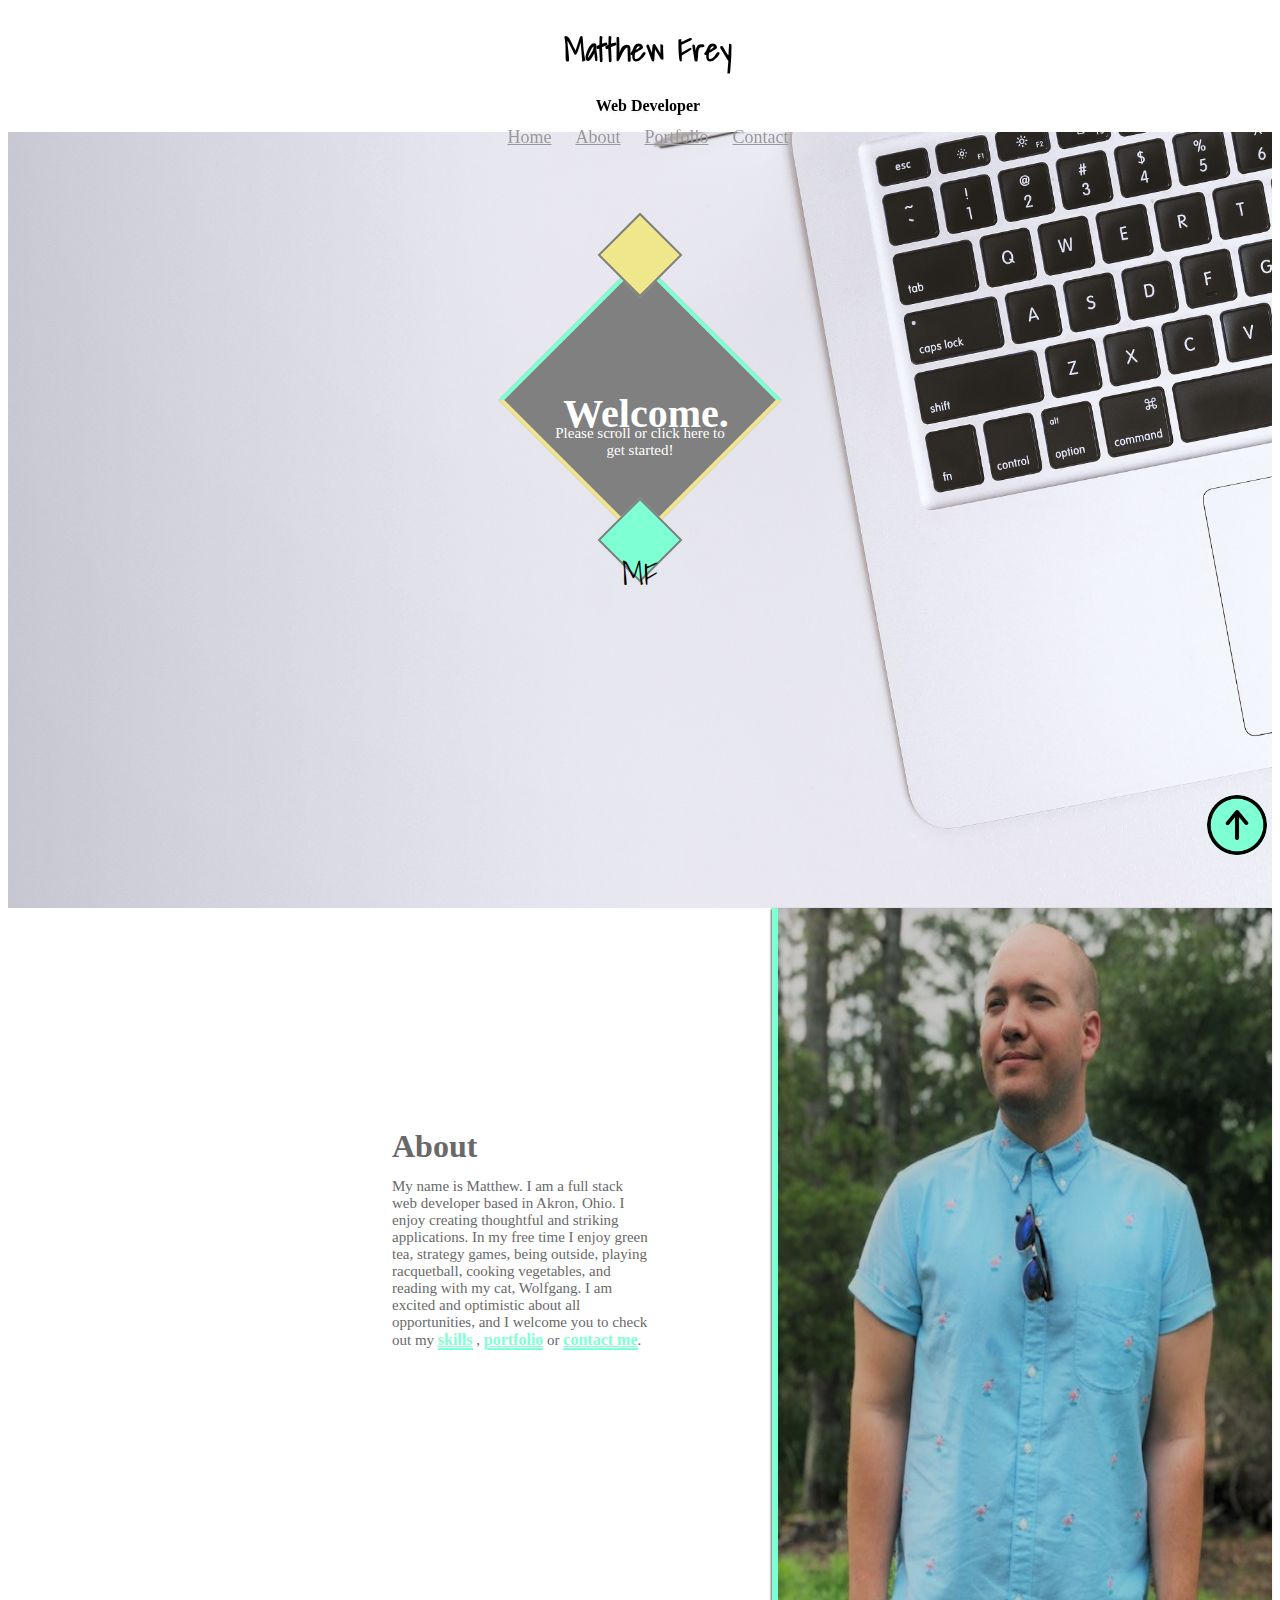
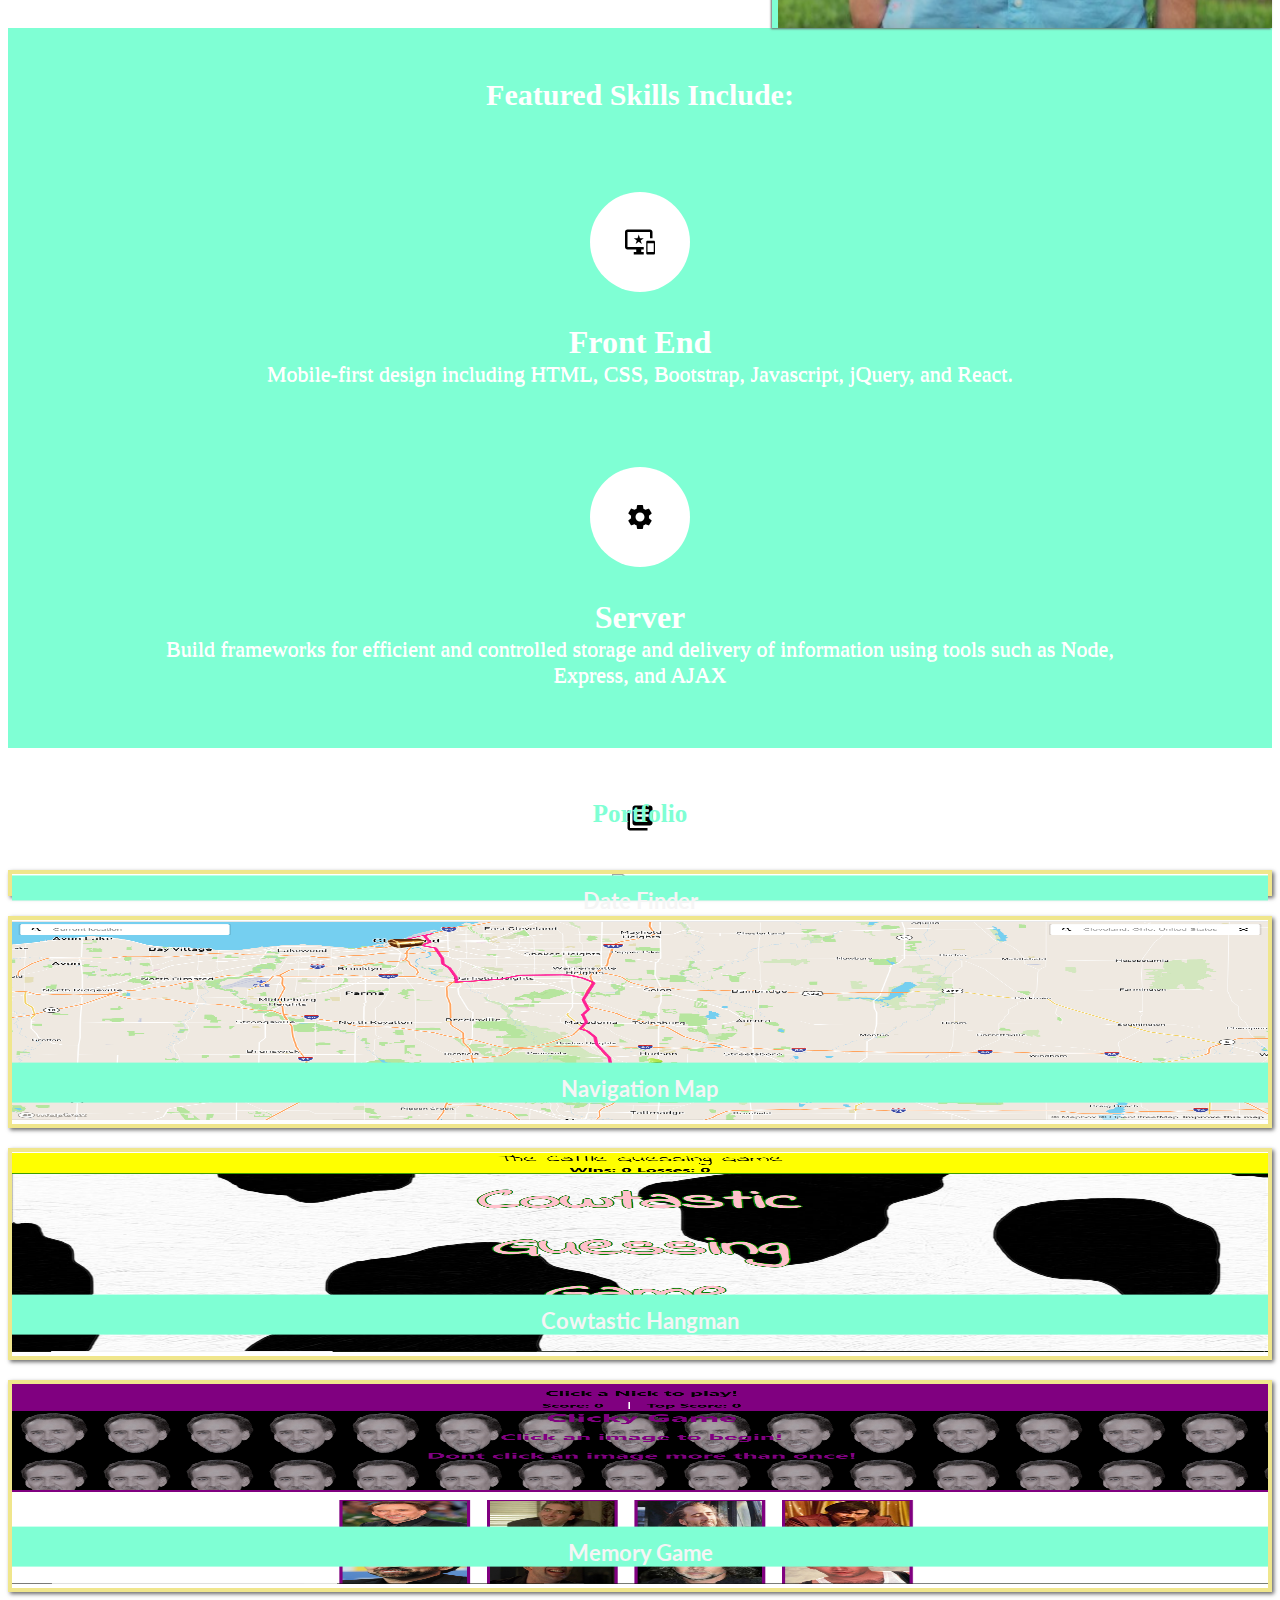
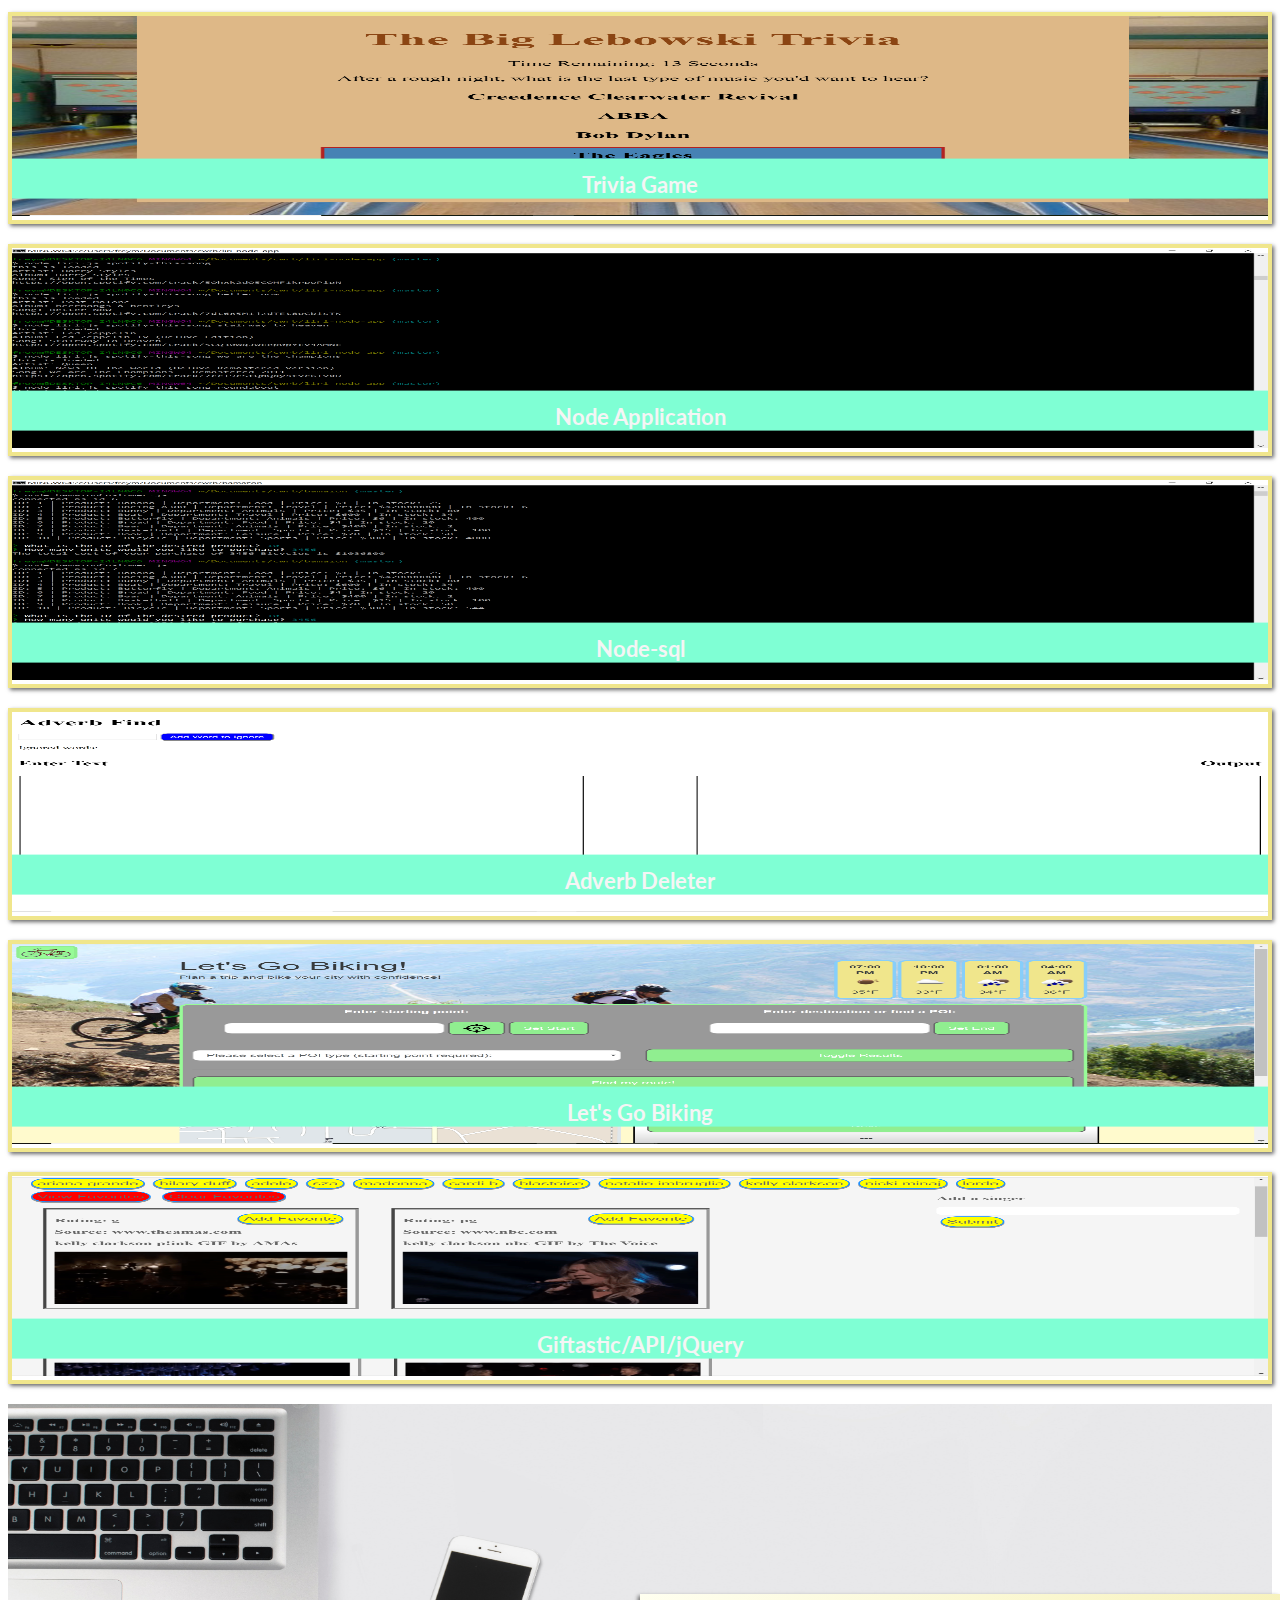
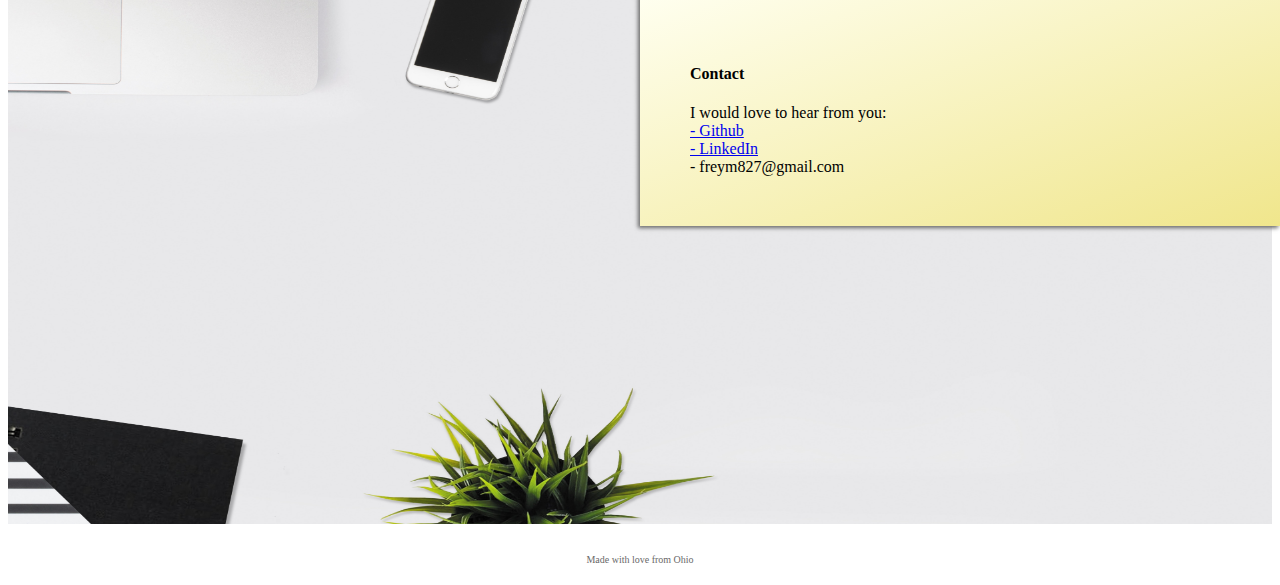
==== index.html @ 8b40df14 "stuff" ====
<!DOCTYPE html>
<html lang="en">
<head>
    <meta charset="UTF-8">
    <meta name="viewport" content="width=device-width, initial-scale=1.0">
    <meta http-equiv="X-UA-Compatible" content="ie=edge">
    <link href="https://fonts.googleapis.com/css?family=Lato|Shadows+Into+Light" rel="stylesheet">
    <link rel="stylesheet" href="https://stackpath.bootstrapcdn.com/bootstrap/4.1.3/css/bootstrap.min.css" integrity="sha384-MCw98/SFnGE8fJT3GXwEOngsV7Zt27NXFoaoApmYm81iuXoPkFOJwJ8ERdknLPMO" crossorigin="anonymous">
    <link rel="stylesheet" href="assets/style.css">
    <title>Matthew Frey</title>
</head>
<body>
  <a id='Index'></a>
  <div class="wrapperindex">
    <div class="header">
      <h1 class="name">Matthew Frey</h1>
      <p class="uhtxt">Web Developer</p>
      <a class="pagelinks" href="#Index">Home</a>
      <a class="pagelinks" href="#About">About</a>
      <a class="pagelinks" href="#Portfolio">Portfolio</a>
      <a class="pagelinks" href="#Contact">Contact</a>
    </div>
    <a href="#About"><div class="logobox">
      <div class="blackbox"></div>
      <p class="welcome">Welcome.</p>
      <p class="time">Please scroll or click here to get started!</p>
      <div class="yellowbox"></div>
      <div class="tealbox"></div>
      <p class="initials">MF</p>
    </div></a>
  </div>
  <a id='About'></a>
  <div class="wrapperabout" id="About">
      <img src="assets/images/cropselfie.jpg" class="selfie" alt="matthew">
      <p class="aboutlbl">About</p>
      <p class="abouttext">
        My name is Matthew. I am a full stack web developer based in Akron, Ohio.
        I enjoy creating thoughtful and striking applications. In my free time I enjoy green tea, strategy games,
        being outside, playing racquetball, cooking vegetables, and reading with my cat, Wolfgang. I am excited and 
        optimistic about all opportunities, and I welcome you to check out my <a class="alink" href="#Skills">skills</a>
        ,    <a class="alink" href="#Portfolio">portfolio</a> or <a class="alink" href="#Contact">contact me</a>.
      </p>
      <a href="#Index"><img class="upbtn" src="assets/images/upbtn.png"></a>
  </div>
  <a id='Skills'></a>
  <div class="topskills">
    <p class="skillshead">Featured Skills Include:</p>
    <div class="container">
      <div class="row">
        <div class="col-sm-12 col-lg-4">
          <div class="circle">
            <img class="skillimg" src="assets/images/frontend.svg" alt="comp">
          </div>
          <p class="skilllbl">Front End</p>
          <p class="skill">Mobile-first design including HTML, CSS, Bootstrap, Javascript, jQuery, and React.</p>
        </div>
        <div class="col-sm-12 col-lg-4">
          <div class="circle">
            <img class="skillimg" src="assets/images/server.svg" alt="comp">
          </div>
          <p class="skilllbl">Server</p>
          <p class="skill">Build frameworks for efficient and controlled storage and delivery of information using tools such as Node, Express, and AJAX</p>
        </div>
        <div class="col-sm-12 col-lg-4">
          <div class="circle">
            <img class="skillimg" src="assets/images/database.svg" alt="comp">
          </div>
          <p class="skilllbl">Database</p>
          <p class="skill">Store, retrieve, and manage specialized data from databases, build dynamic websites, use tools such as MySQL and Mongo</p>
        </div>
      </div>
    </div>
  </div>
  <a id='Portfolio'></a>
  <div class="wrapperportfolio" id="Portfolio">
      <h5 class="porthead">Portfolio</h5>
      <div class="container">
          <div class="row">
            <div class="col-sm-12 col-md-6 col-xl-4">
              <div class="lnkbox">
                    <a href = "https://young-plains-14402.herokuapp.com/" class = "ap">Date Finder</a>
                <img src="assets/images/friendapp.png" alt="dating" class = "imgp">
              </div>
            </div>
            <div class="col-sm-12 col-md-6 col-xl-4">
              <div class="lnkbox">
                <a href = "https://freym827.github.io/mymap" class = "ap">Navigation Map</a>
                <img src="assets/images/map.png" alt="bike" class = "imgp">
              </div>
            </div>
            <div class="col-sm-12 col-md-6 col-xl-4">
              <div class="lnkbox">
                <a href = "https://freym827.github.io/CowtasticGuessingGame/" class = "ap">Cowtastic Hangman</a>
                <img src="assets/images/cowtastic.png" alt="bike" class = "imgp">
              </div>
            </div>
            <div class="col-sm-12 col-md-6 col-xl-4">
              <div class="lnkbox">
                <a href = "https://freym827.github.io/clickygame3/" class = "ap">Memory Game</a>
                <img src="assets/images/clicknicks.png" alt="nicks" class = "imgp">
              </div>
            </div>
            <div class="col-sm-12 col-md-6 col-xl-4">
              <div class="lnkbox">
                <a href = "https://freym827.github.io/TriviaGame/" class = "ap">Trivia Game</a>
                <img src="assets/images/trivia.png" alt="trivia" class = "imgp">
              </div>
            </div>
            <div class="col-sm-12 col-md-6 col-xl-4">
              <div class="lnkbox">
                <a href = "https://github.com/freym827/liri-node-app" class = "ap">Node Application</a>
                <img src="assets/images/liri.png" alt="trivia" class = "imgp">
              </div>
            </div>
            <div class="col-sm-12 col-md-6 col-xl-4">
              <div class="lnkbox">
                <a href = "https://github.com/freym827/bamazon" class = "ap">Node-sql</a>
                <img src="assets/images/bamazon.png" alt="trivia" class = "imgp">
              </div>
            </div>
            <div class="col-sm-12 col-md-6 col-xl-4">
              <div class="lnkbox">
                <a href = "https://freym827.github.io/adverbfind/" class = "ap">Adverb Deleter</a>
                <img src="assets/images/adverb.png" alt="adverb" class = "imgp">
              </div>
            </div>
            <div class="col-sm-12 col-md-6 col-xl-4">
                <div class="lnkbox">
                  <a href = "https://castelobruxo.github.io/Lets_Go_Biking/" class = "ap">Let's Go Biking</a>
                  <img src="assets/images/biking.png" alt="biking" class = "imgp">
                </div>
              </div>
            <div class="col-sm-12 col-md-6 col-xl-4">
                <div class="lnkbox">
                  <a href = "https://freym827.github.io/Giftastic/" class = "ap">Giftastic/API/jQuery</a>
                  <img src="assets/images/giftastic.png" alt="trivia" class = "imgp">
                </div>
              </div>
          </div>
      </div>
    </div>
    <a id='Contact'></a>
    <div class="wrappercontact">
      
      <div class="condiv">
        <h4 class="conhead">Contact</h4>
        <span class="context">I would love to hear from you:</span><br>
        <span class="context"><a class="conlink" href="https://github.com/freym827">- Github</a></span><br>
        <span class="context"><a class="conlink" href="https://www.linkedin.com/in/matthew-frey-b69b87168/">- LinkedIn</a></span><br>
        <span class="context">- freym827@gmail.com</span>
      </div>
    </div>
    <p class="foottxt">Made with love from Ohio</p>
</body>
</html>
---- assets/style.css ----
* {
    box-sizing: border-box;
}

:target {
    display: block;
    position: relative;
    top: -130px; 
    visibility: hidden;
}
.upbtn {
    width: 40px;
    height: 40px;
    position: fixed;
    z-index: 2;
    background-color: #7FFFD4;
    border-radius: 100px;
    bottom: 45px;
    right: 3%;
}
.header {
    position: fixed;
    top: 0;
    width: 100vw;
    padding: 2px;
    text-align: center;
    height: 132px;
    background-color: white;
    z-index: 5;
}
.name {
    font-family: 'Shadows Into Light', cursive;
} 
.uhtxt {
    font-size: 16px;
    margin: 0px;
    margin-bottom: 12px;
    font-weight: bolder;
    text-shadow: 0px 2px 2px whitesmoke; 
}
.pagelinks {
    margin: 10px;
    color: #999999;
    font-size: 18px;
}

.pagelinks:hover {
    color: black;
    text-decoration: none;
}
.wrapperindex {
    background-image: url("../assets/images/backgroundmobile.jpg");
    background-repeat: no-repeat;
    background-size: 100vw 100vh;
    height: 100vh;
}
.logobox {
    width:300px;
    height: 400px;
    position: absolute;
    left: 50%;
    top: 115px;
    -webkit-transform: translateX(-50%);
    transform: translateX(-50%);
}
.yellowbox {
    height: 60px;
    width: 60px;
    background-color: #F0E68C;
    position: absolute;
    left: 50%;
    top: 45px;
    -webkit-transform: translateX(-50%) rotate(45deg);
    transform: translateX(-50%) rotate(45deg);
    z-index: 2;
    border: 2px solid #808080;
}
.tealbox {
    height: 60px;
    width: 60px;
    background-color: #7FFFD4;
    position: absolute;
    left: 50%;
    top: 330px;
    -webkit-transform: translateX(-50%) rotate(45deg);
    transform: translateX(-50%) rotate(45deg);
    z-index: 2;
    border: 2px solid #808080;
}
.blackbox {
    width: 200px;
    height: 200px;
    background-color: #808080;
    position: absolute;
    left: 50%;
    top: 120px;
    -webkit-transform: translateX(-50%) rotate(45deg);
    transform: translateX(-50%) rotate(45deg);
    border-top: 4px solid #7FFFD4;
    border-left: 4px solid #7FFFD4;
    border-right: 4px solid #F0E68C;
    border-bottom: 4px solid #F0E68C;
    animation-name: intro;
    animation-duration: 5s;
}
.initials {
    font-family: 'Shadows Into Light', cursive;
    z-index: 2;
    position: absolute;
    left: 50%;
    -webkit-transform: translateX(-50%);
    transform: translateX(-50%);
    top: 335px;
    font-size: 32px;
    color: black;
}
.welcome {
    position: absolute;
    left: 52%;
    top: 170px;
    -webkit-transform: translateX(-50%);
    transform: translateX(-50%);
    z-index: 2;
    color: white;
    font-size: 40px;
    font-weight: bolder;
}
.time {
    position: absolute;
    left: 50%;
    top: 230px;
    -webkit-transform: translateX(-50%);
    transform: translateX(-50%);
    z-index: 2;
    color: white;
    font-size: 15px;
    text-align: center;
    width: 180px;
}
.wrapperabout {
    height: 80vh;
}
.selfie {
    width: 200px;
    height: 260px;
    float: right;
    border-bottom: 2px solid #7FFFD4;
    border-left: 2px solid #7FFFD4;
    box-shadow: -1px 1px 2px dimgray;
}
.aboutlbl {
    position: absolute;
    clear: both;
    margin-top: 220px;
    margin-left: 10px;
    font-weight: bold;
    font-size: 32px;
    text-shadow: 0px 2px 2px white;
    color: dimgray;
    width: 70%;
}
.abouttext {
    clear: both;
    position: absolute;
    width: 72%;
    font-size: 12px;
    margin-top: 270px;
    margin-left: 10px;
    text-shadow: 0px 1px 1px white;
    color: dimgray;
}
.alink {
    color: #7FFFD4;
    font-weight: bolder;
    font-size: 16px;
    border-bottom: 2px solid #7FFFD4;
}
.topskills {
    background-color: #7FFFD4;
    padding-top: 20px;
    text-align: center;
}
.skillshead {
    color: white;
    font-size: 30px;
    text-align: center;
    font-weight: bolder;
}
.skillimg {
    display: block;
    margin: 0 auto;
    width: 30px;
    height: 30px;
}
.skilllbl {
    font-size: 25px;
    font-weight: 700;
    color: white;
    margin-bottom: 0px;
}
.circle {
    width: 100px;
    height: 100px;
    background-color: white;
    border-radius: 100px;
    margin: 0 auto;
    padding-top: 35px;
}
.skill {
    width: 80%;
    margin: 0 auto;
    color: white;
    font-weight: 500;
    text-shadow: 0px .5px .5px white;
    margin-bottom: 15px;
}
.wrapperportfolio {
    padding-top: 10px;
    padding-bottom: 20px;
    background-color: white;
}
.porthead {
    text-align: center;
    color: #7FFFD4;
    font-size: 25px;
    font-weight: 700;
}
.imgp {
    width: 100%;
    height: 200px;
}
.ap {
    text-decoration: none;
    font-size: 22px;
    font-family: 'Lato', sans-serif;
    color: whitesmoke;
    font-weight: bolder;
    position: absolute;
    top: 80%;
    left: 50%;
    transform: translate(-50%, -50%);
    background-color: #7FFFD4;
    width: 100%;
    height: 20%;
    padding: 1%;
}
.lnkbox {
    position: relative;
    text-align: center;
    color: white;
    margin-top: 20px;
    border: 4px solid #F0E68C;
    box-shadow: 2px 2px 4px dimgray;
}
.lnkbox:hover {
    transform: scale(1.1);
    z-index: 4;
}
.ap:hover {
    color: black;
    text-decoration: none;
}

.wrappercontact {
    background-image: url("../assets/images/contact.jpg");
    background-repeat: no-repeat;
    background-size: 100vw 80vh;
    height: 80vh;
    padding: 10px;
}
.conhead {
  font-weight: bolder;
}
.condiv {
    position: absolute;
    margin-top: 20vh;
    background-image: linear-gradient(to top left, #F0E68C, #FFFFF0);
    right: 0px;
    padding: 5px;
    padding-right: 20px;
    box-shadow: -2px 2px 4px dimgray;
}

.foottxt {
    text-align: center;
    color: dimgray;
    font-size: 10px;
    margin-top: 30px;
    margin-bottom: 20px;
}
@media only screen and (max-width: 321px) {
    .pagelinks {
        margin: 8px;
        color: #999999;
        font-size: 16px;
    }
    .aboutlbl {
        margin-top: 220px;
    }
    .abouttext {
        font-size: 11px;
        margin-top: 270px;
    }
    .selfie {
        width: 200px;
        height: 260px;
    }
    .condiv {
        position: absolute;
        margin-top: 30vh;
        background-image: linear-gradient(to top left, #F0E68C, #FFFFF0);
        right: 0px;
        padding: 2px;
        padding-right: 20px;
    }
}
@media only screen and (min-height: 670px) {
    .selfie {
        width: 250px;
        height: 310px;
    }
    .aboutlbl {
        position: absolute;
        clear: both;
        margin-top: 270px;
        margin-left: 10px;
        font-weight: bold;
        font-size: 32px;
        text-shadow: 0px 2px 2px white;
        width: 70%;
    }
    .abouttext {
        clear: both;
        position: absolute;
        width: 74%;
        font-size: 14px;
        margin-top: 330px;
        margin-left: 10px;
        text-shadow: 0px 1px 1px white;
    }
}

@media only screen and (min-width: 600px) {
    .wrapperindex {
        background-image: url("../assets/images/backgroundmed.jpg");
    }
    .logobox {
        top: 20vh;
    }
    .wrappercontact {
        background-image: url("../assets/images/contactmed.jpg")
    }
    .selfie {
        width: 300px;
        height: 360px;
    }
    .aboutlbl {
        position: absolute;
        clear: both;
        margin-top: 300px;
        margin-left: 170px;
        font-weight: bold;
        font-size: 40px;
        text-shadow: 0px 2px 2px white;
        width: 300px;
    }
    .abouttext {
        clear: both;
        position: absolute;
        width: 300px;
        font-size: 13px;
        margin-top: 370px;
        margin-left: 170px;
        text-shadow: 0px 1px 1px white;
    }
    .condiv {
        position: absolute;
        margin-top: 30vh;
        background-image: linear-gradient(to top left, #F0E68C, #FFFFF0);
        right: 0px;
        padding: 15px;
        padding-right: 80px;
        width: 50vw;
    }
}
@media only screen and (min-width: 850px) {
    .selfie {
        width: 360px;
        height: 410px;
    }
    .aboutlbl {
        position: absolute;
        clear: both;
        margin-top: 340px;
        margin-left: 250px;
        font-weight: bold;
        font-size: 50px;
        text-shadow: 0px 2px 2px white;
        width: 380px;
    }
    .abouttext {
        clear: both;
        position: absolute;
        width: 380px;
        font-size: 15px;
        margin-top: 420px;
        margin-left: 250px;
        text-shadow: 0px 1px 1px white;
    }
    .condiv {
        margin-top: 40vh;
    }
    .skill {
        width: 50%;
    }
}

@media only screen and (min-width: 1050px) {
    .topskills {
        height: 80vh;
    }
    .circle {
        margin-top: 80px;
    }
    .skilllbl {
        font-size: 32px;
    }
    .skill {
        font-size: 22px;
        width: 80%;
    }
    .wrapperindex {
        background-image: url("../assets/images/backgroundbig.jpg");
    }
    .selfie {
        width: 500px;
        height: 100%;
        float: right;
        border-bottom: none;
        border-left: 6px solid #7FFFD4;
    }
    .aboutlbl {
        position: absolute;
        clear: both;
        margin-top: 220px;
        margin-left: 30%;
        font-weight: bold;
        font-size: 32px;
        text-shadow: 0px 2px 2px white;
        width: 20%;
    }
    .abouttext {
        clear: both;
        position: absolute;
        width: 20%;
        font-size: 15px;
        margin-top: 270px;
        margin-left: 30%;
        text-shadow: 0px 1px 1px white;
    }
    .wrappercontact {
        background-image: url("../assets/images/contactbig.jpg")
    }
    .condiv {
        margin-top: 20vh;
        padding: 50px;
    }
    .upbtn {
        width: 60px;
        height: 60px;
        right: 1%;
    }
}

@keyframes intro {
    from {background-color: white;}
    to {background-color: #808080;}
  }
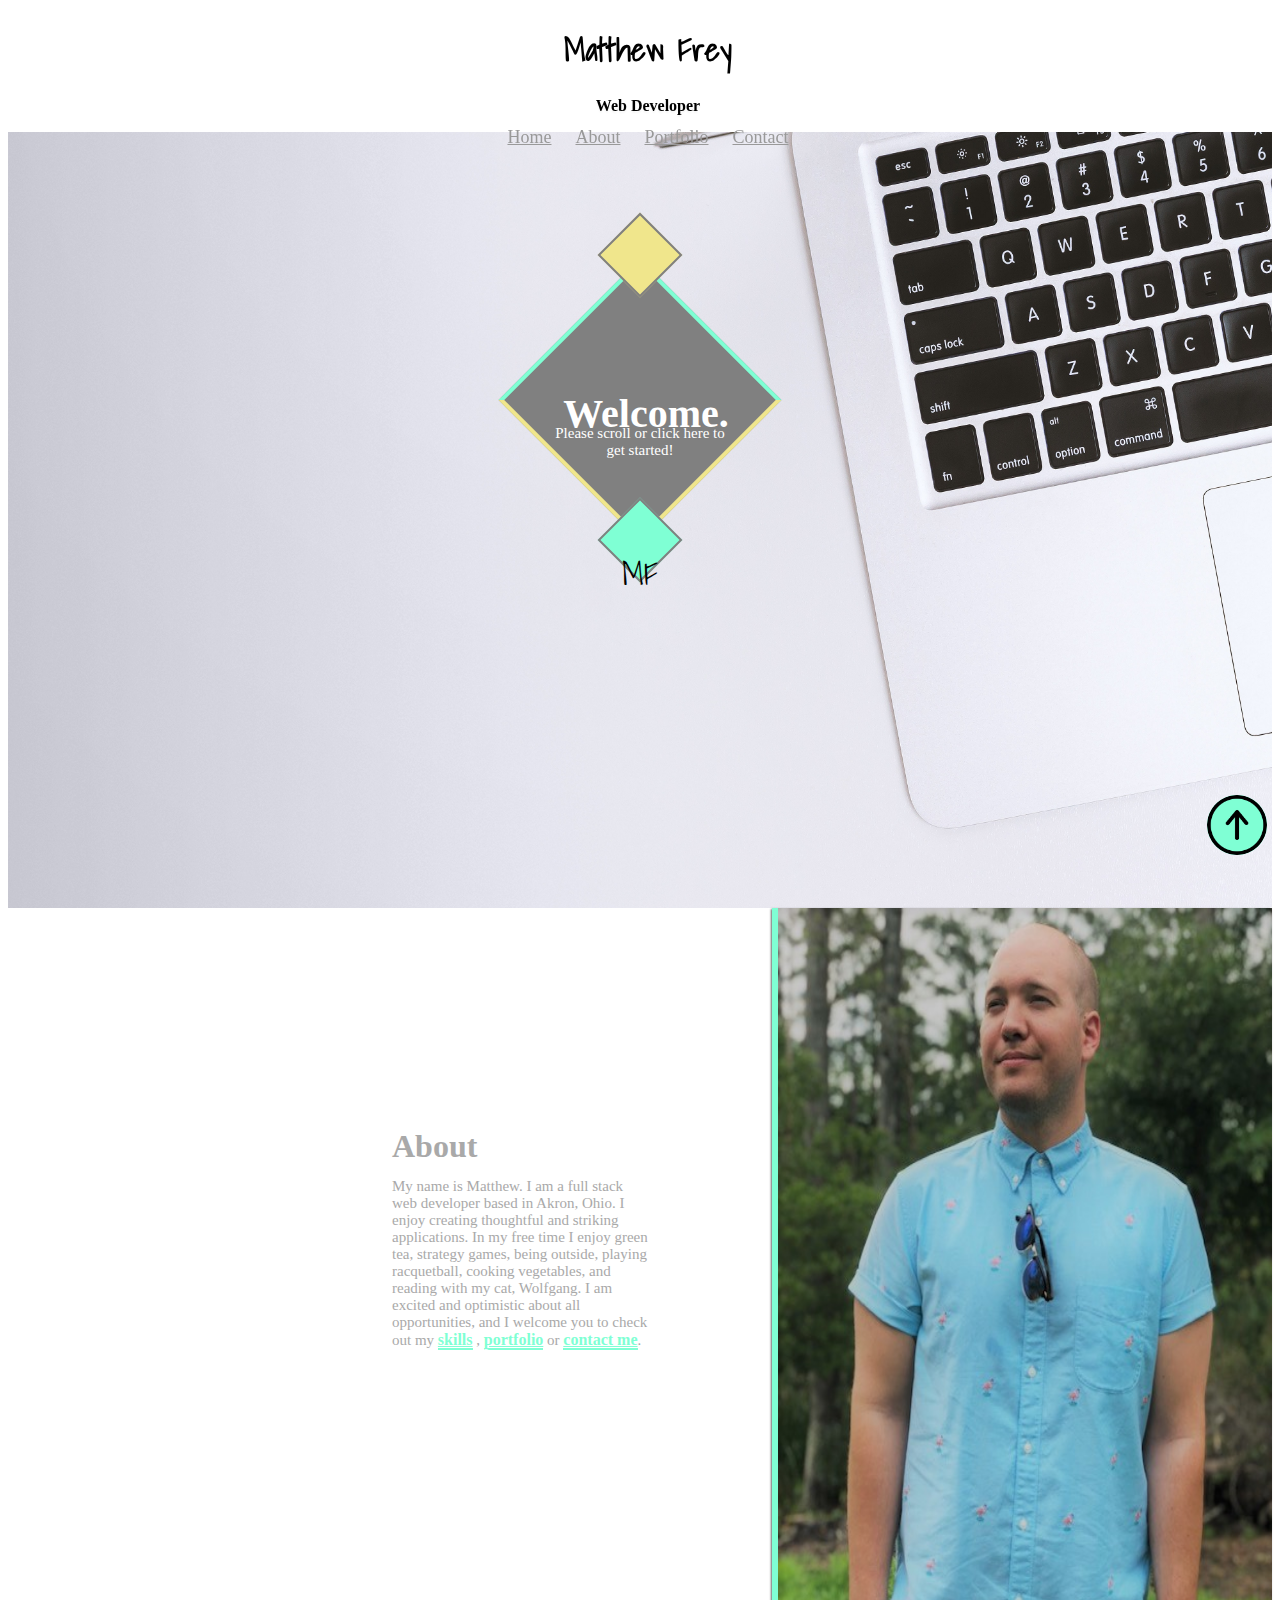
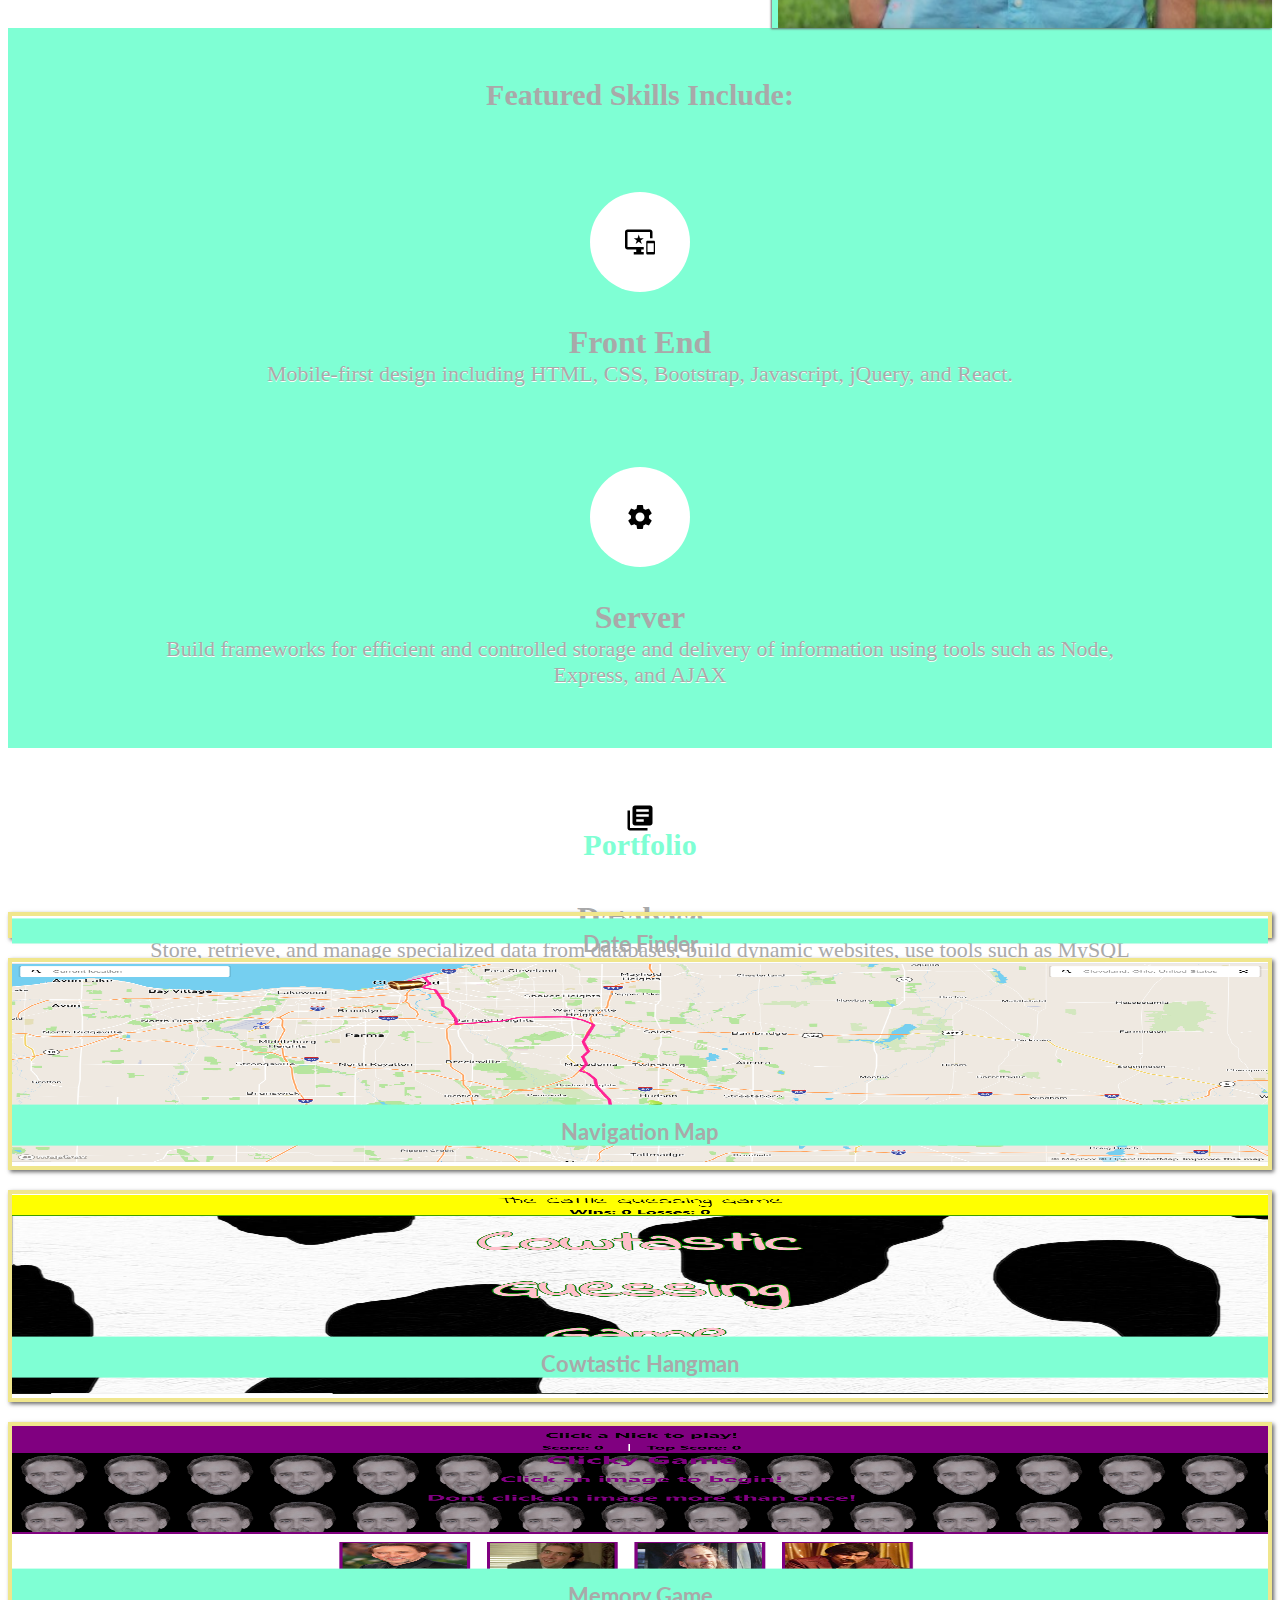
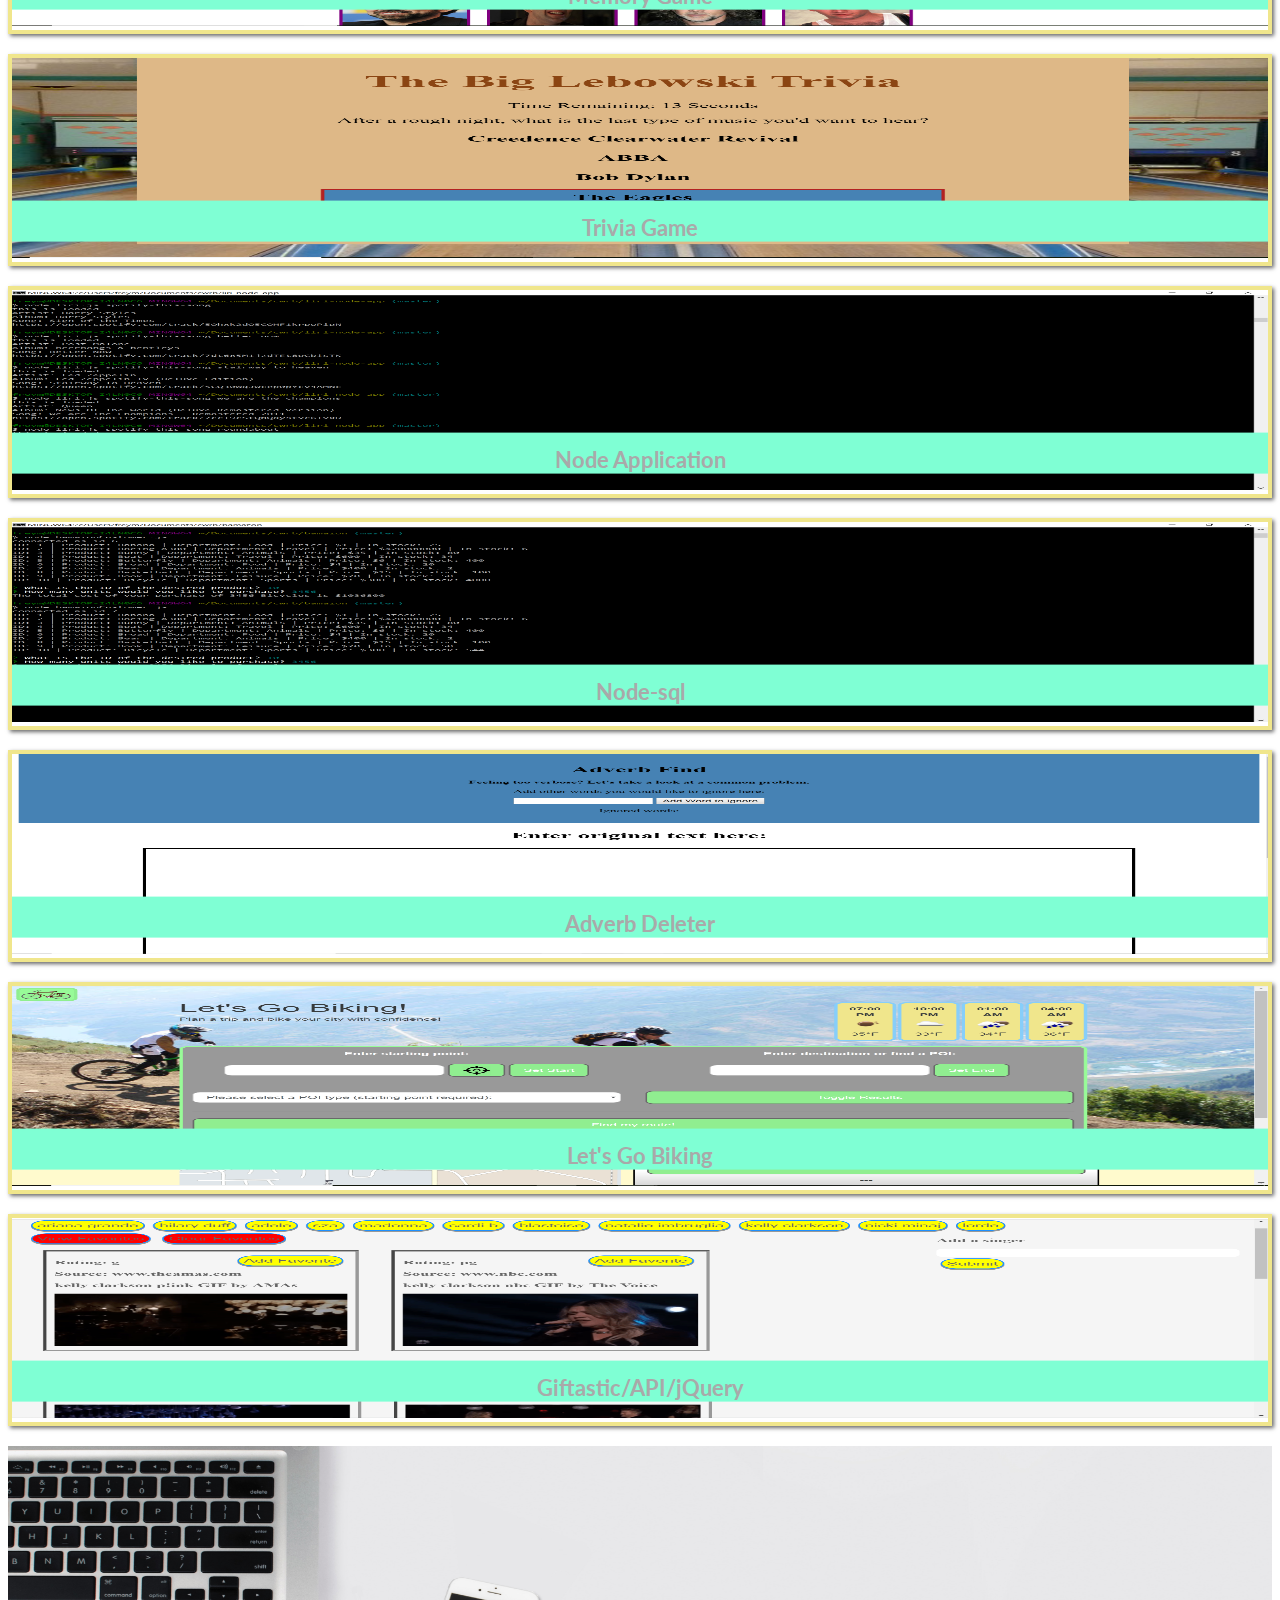
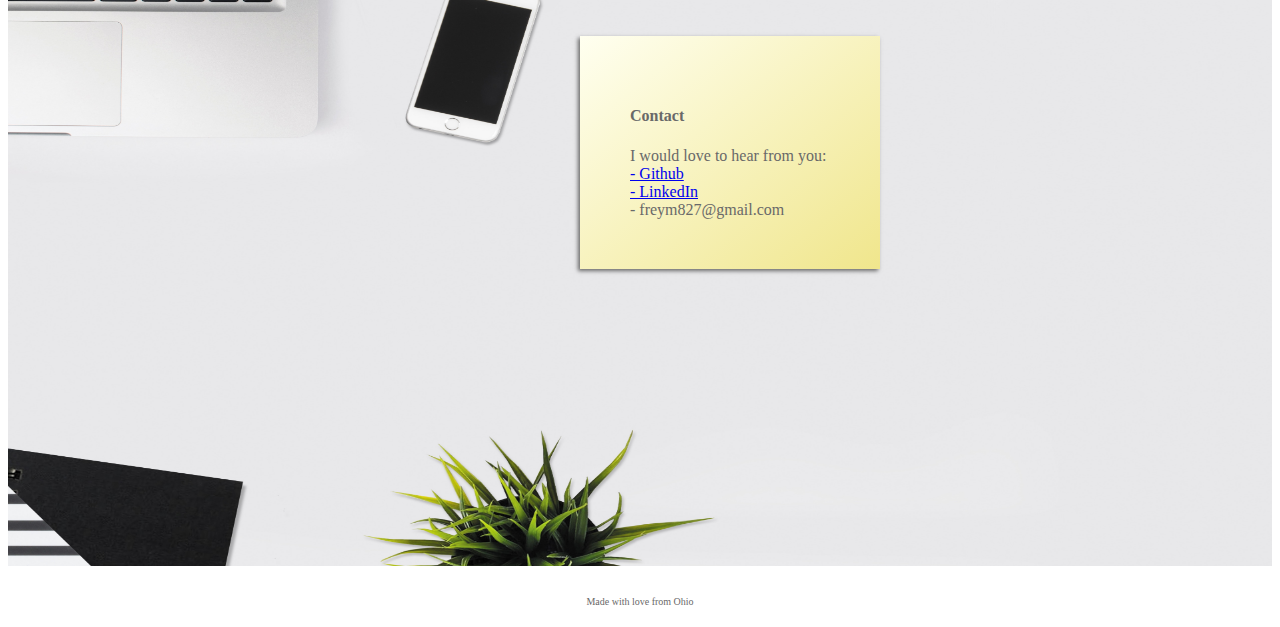
==== commit e3f6e7a4: "gray" ====
--- a/index.html
+++ b/index.html
@@ -121,7 +121,7 @@
             <div class="col-sm-12 col-md-6 col-xl-4">
               <div class="lnkbox">
                 <a href = "https://freym827.github.io/adverbfind/" class = "ap">Adverb Deleter</a>
-                <img src="assets/images/adverb.png" alt="adverb" class = "imgp">
+                <img src="assets/images/adverbfind.png" alt="adverb" class = "imgp">
               </div>
             </div>
             <div class="col-sm-12 col-md-6 col-xl-4">
--- a/assets/style.css
+++ b/assets/style.css
@@ -1,7 +1,6 @@
 * {
     box-sizing: border-box;
 }
-
 :target {
     display: block;
     position: relative;
@@ -156,7 +155,7 @@
     font-weight: bold;
     font-size: 32px;
     text-shadow: 0px 2px 2px white;
-    color: dimgray;
+    color: darkgray;
     width: 70%;
 }
 .abouttext {
@@ -167,7 +166,7 @@
     margin-top: 270px;
     margin-left: 10px;
     text-shadow: 0px 1px 1px white;
-    color: dimgray;
+    color: darkgray;
 }
 .alink {
     color: #7FFFD4;
@@ -181,7 +180,7 @@
     text-align: center;
 }
 .skillshead {
-    color: white;
+    color: darkgray;
     font-size: 30px;
     text-align: center;
     font-weight: bolder;
@@ -195,7 +194,7 @@
 .skilllbl {
     font-size: 25px;
     font-weight: 700;
-    color: white;
+    color: darkgray;
     margin-bottom: 0px;
 }
 .circle {
@@ -209,8 +208,7 @@
 .skill {
     width: 80%;
     margin: 0 auto;
-    color: white;
-    font-weight: 500;
+    color: darkgray;
     text-shadow: 0px .5px .5px white;
     margin-bottom: 15px;
 }
@@ -222,8 +220,9 @@
 .porthead {
     text-align: center;
     color: #7FFFD4;
-    font-size: 25px;
+    font-size: 30px;
     font-weight: 700;
+    padding-top: 20px;
 }
 .imgp {
     width: 100%;
@@ -233,7 +232,7 @@
     text-decoration: none;
     font-size: 22px;
     font-family: 'Lato', sans-serif;
-    color: whitesmoke;
+    color: darkgray;
     font-weight: bolder;
     position: absolute;
     top: 80%;
@@ -257,10 +256,9 @@
     z-index: 4;
 }
 .ap:hover {
-    color: black;
+    color: white;
     text-decoration: none;
 }
-
 .wrappercontact {
     background-image: url("../assets/images/contact.jpg");
     background-repeat: no-repeat;
@@ -277,8 +275,9 @@
     background-image: linear-gradient(to top left, #F0E68C, #FFFFF0);
     right: 0px;
     padding: 5px;
-    padding-right: 20px;
     box-shadow: -2px 2px 4px dimgray;
+    width: 200px;
+    color: dimgray;
 }
 
 .foottxt {
@@ -377,10 +376,9 @@
         position: absolute;
         margin-top: 30vh;
         background-image: linear-gradient(to top left, #F0E68C, #FFFFF0);
-        right: 0px;
+        right: 100px;
         padding: 15px;
-        padding-right: 80px;
-        width: 50vw;
+        width: 200px;
     }
 }
 @media only screen and (min-width: 850px) {
@@ -464,6 +462,8 @@
     .condiv {
         margin-top: 20vh;
         padding: 50px;
+        width: 300px;
+        right: 400px;
     }
     .upbtn {
         width: 60px;
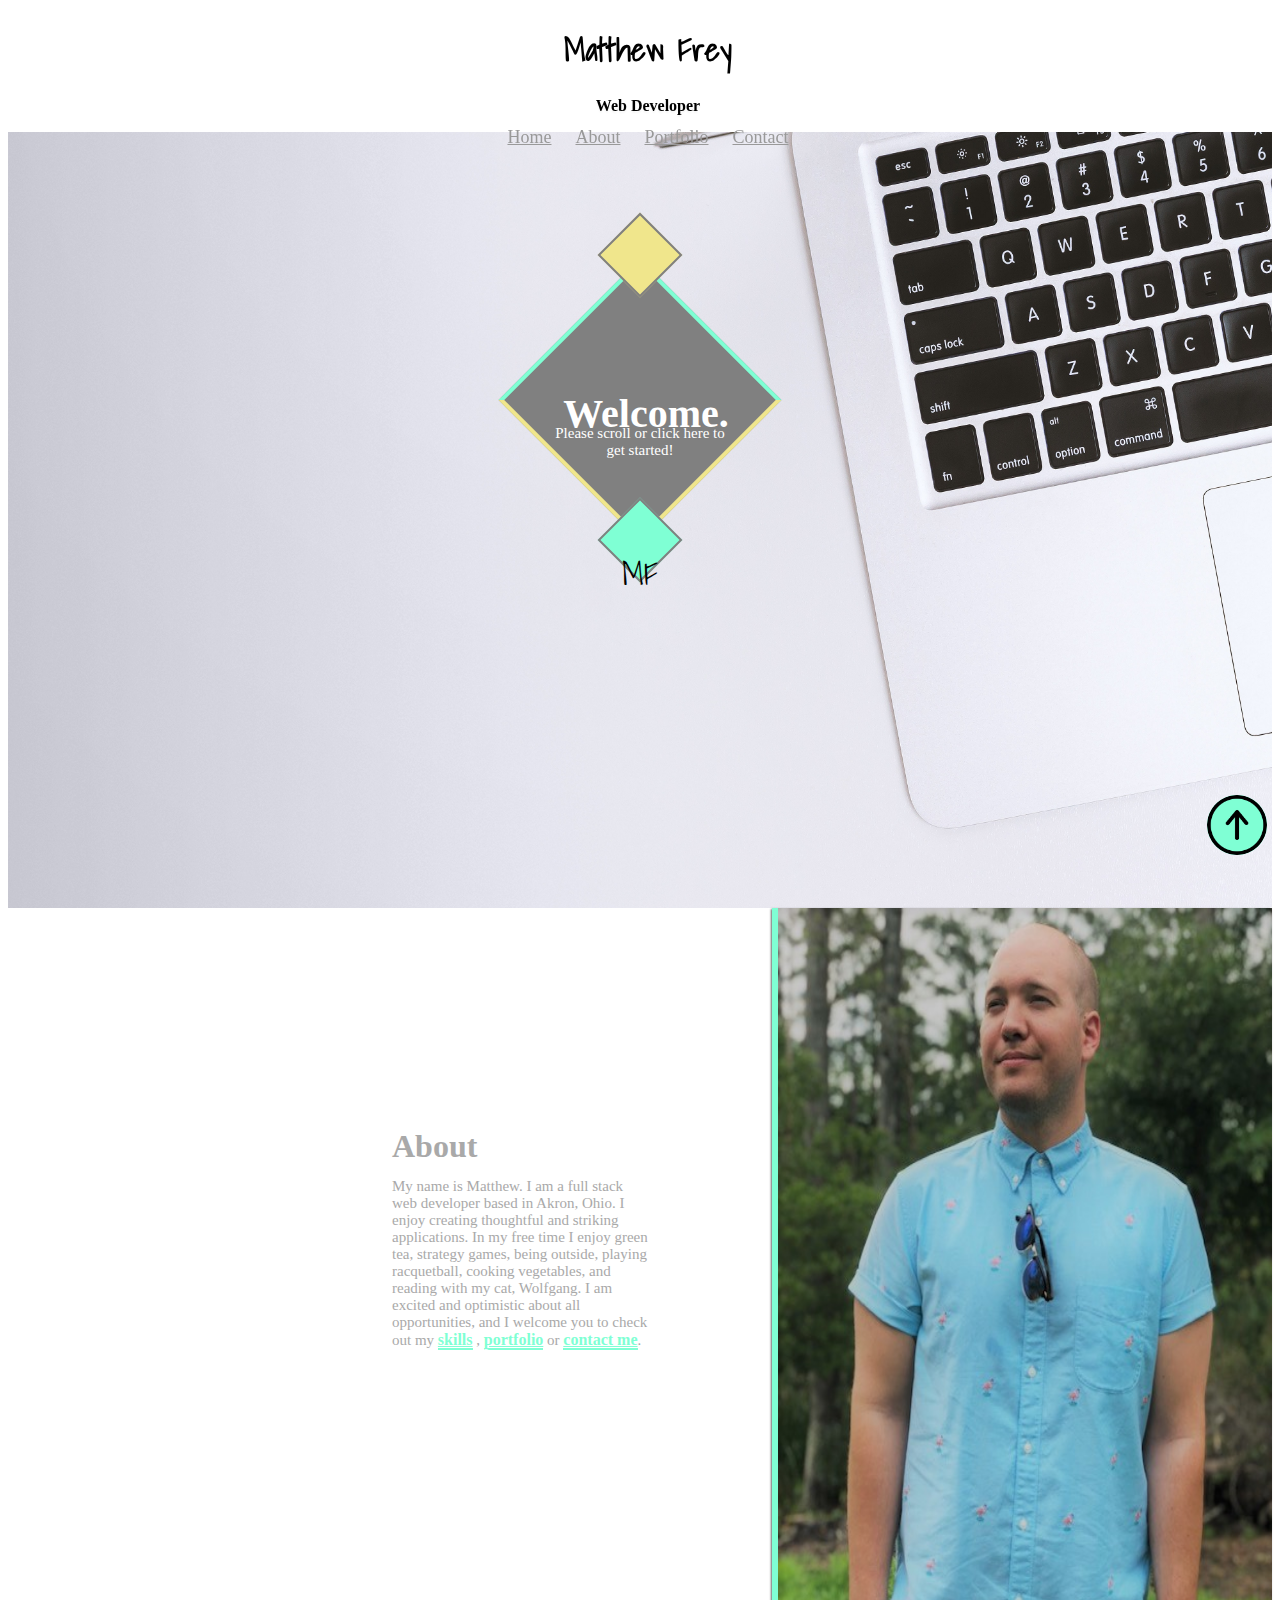
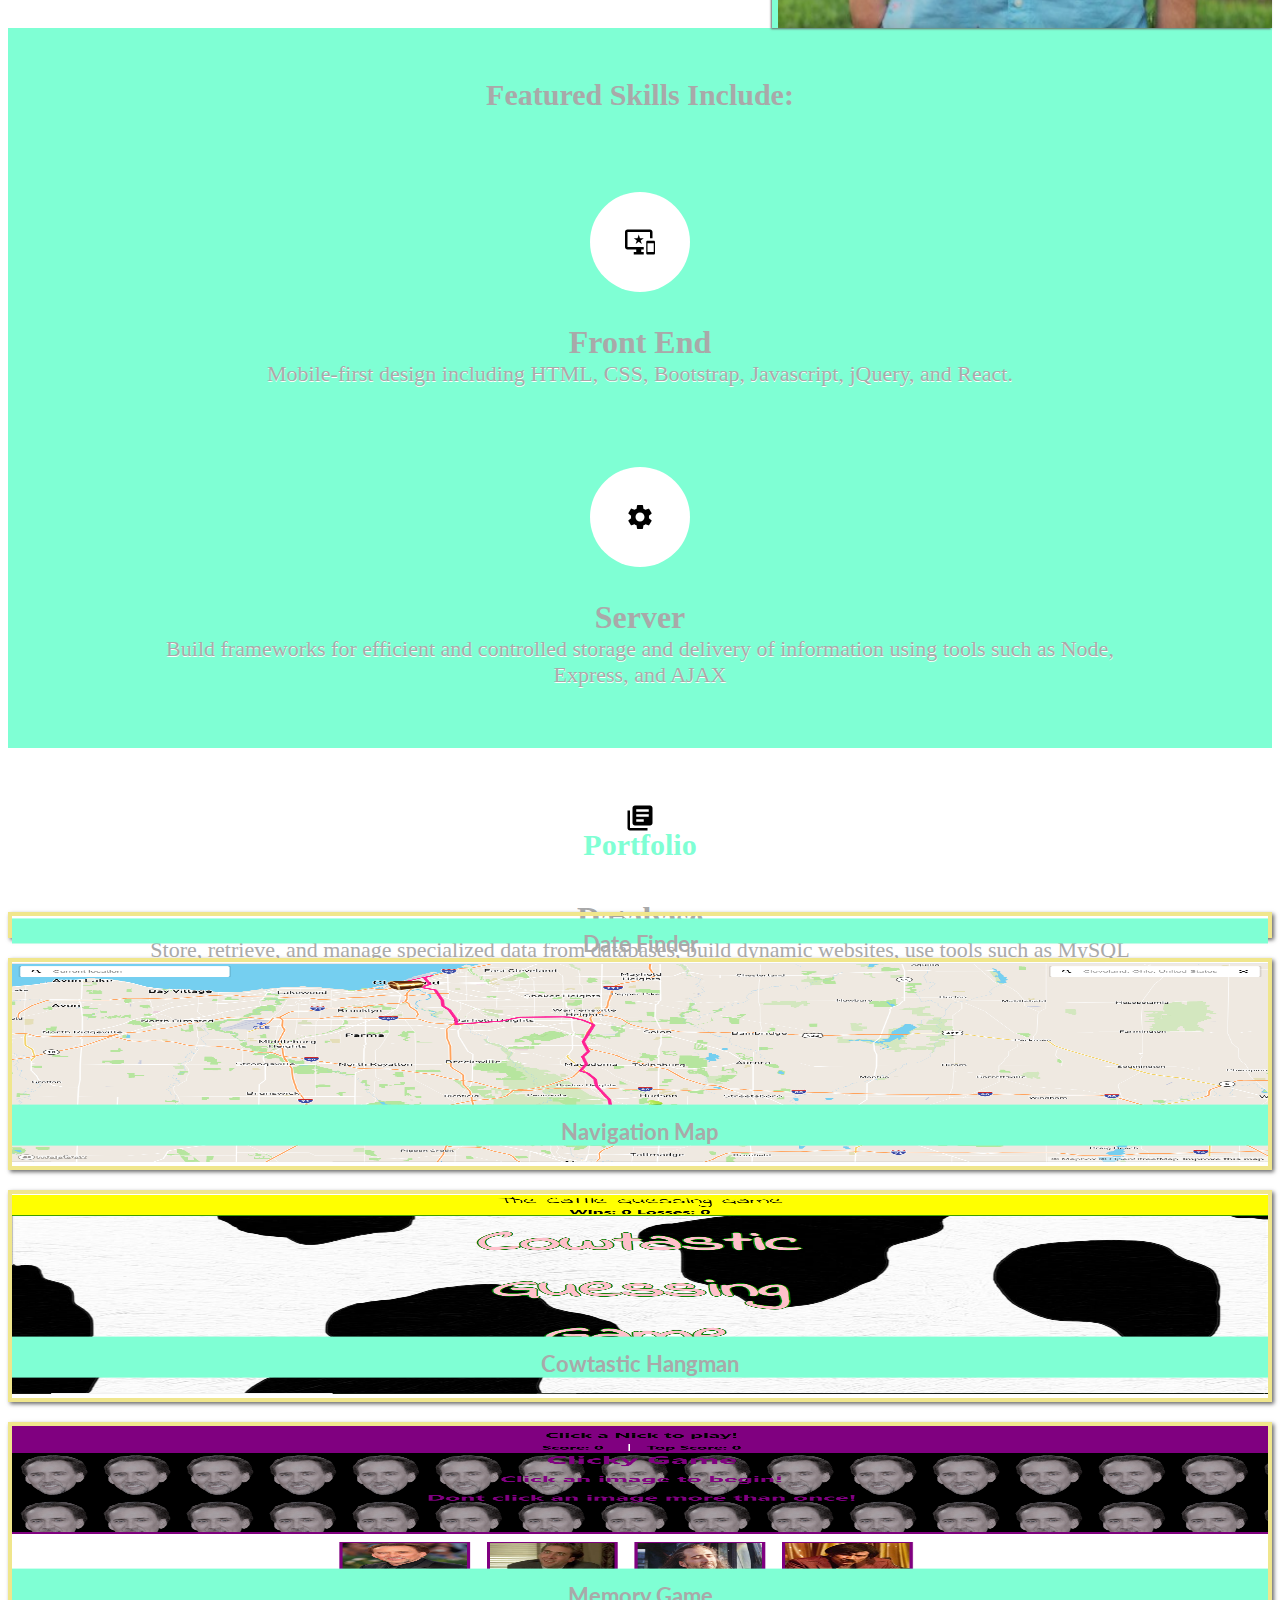
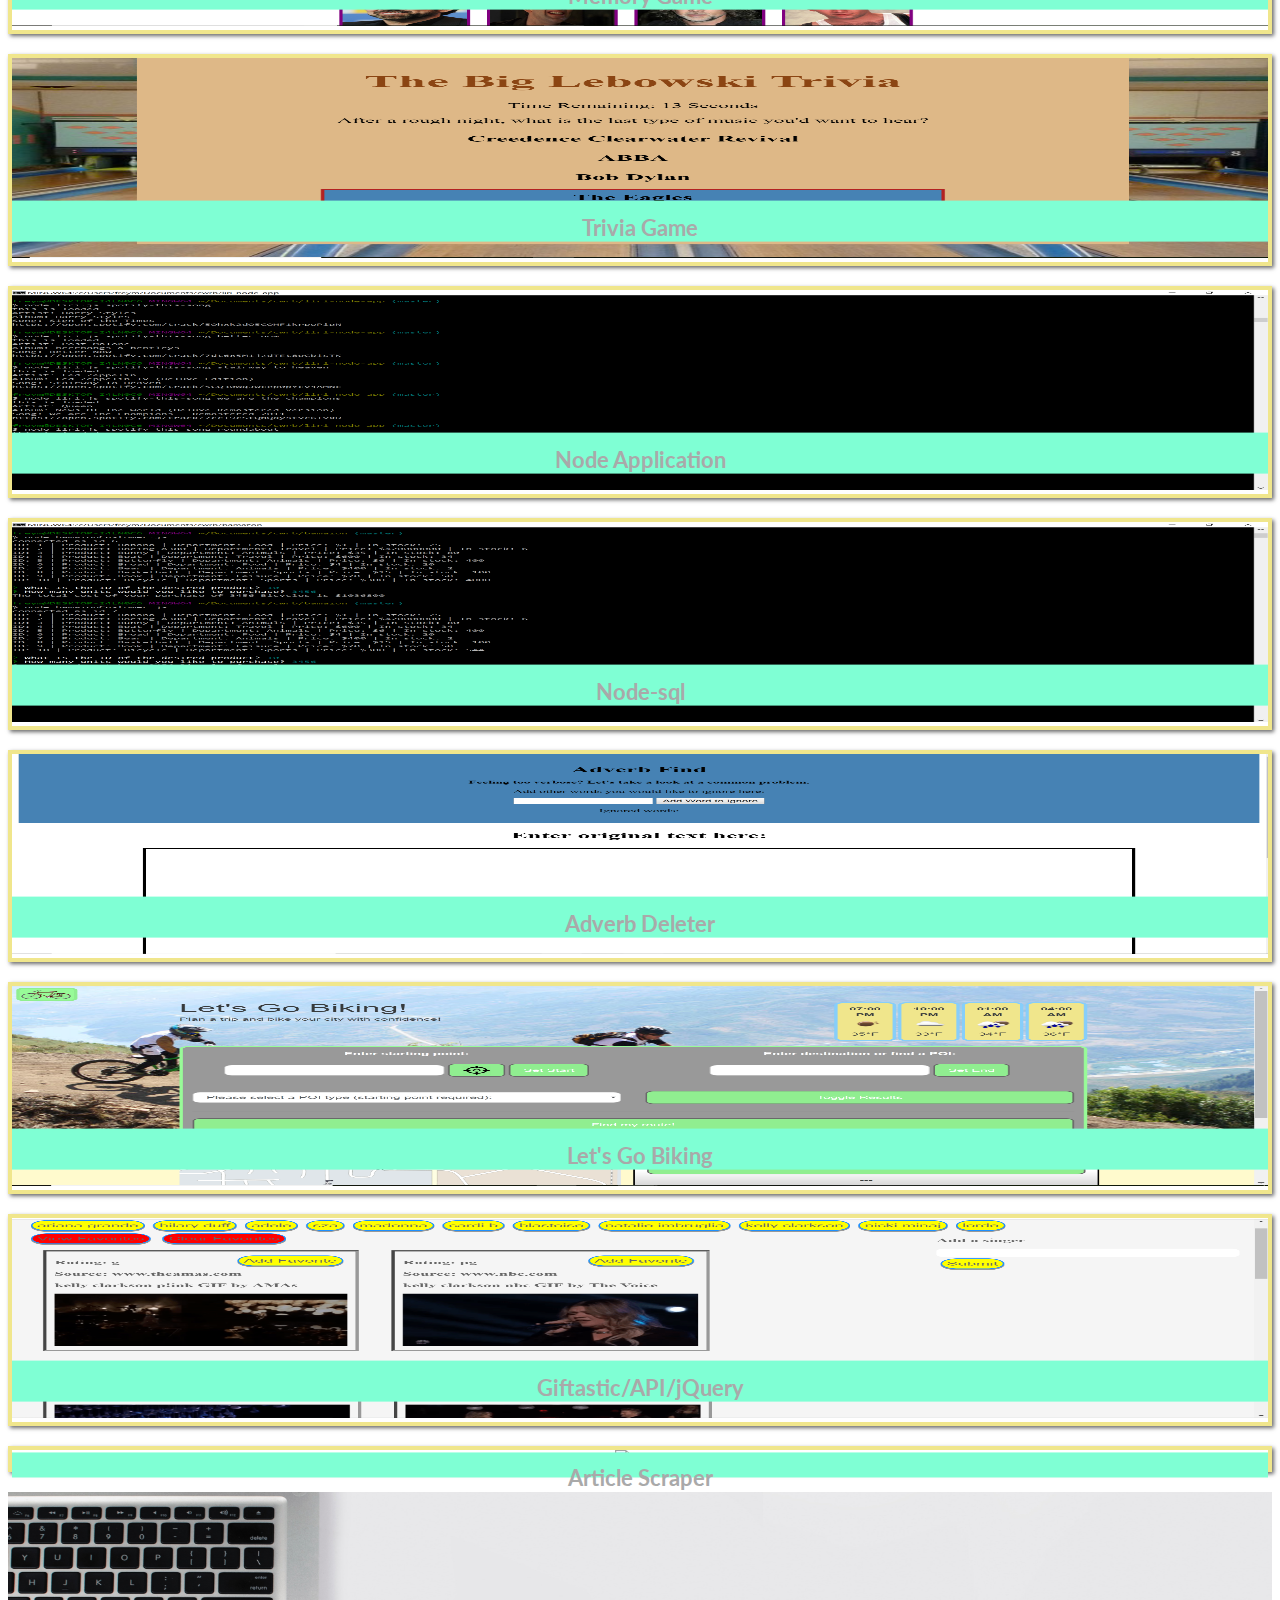
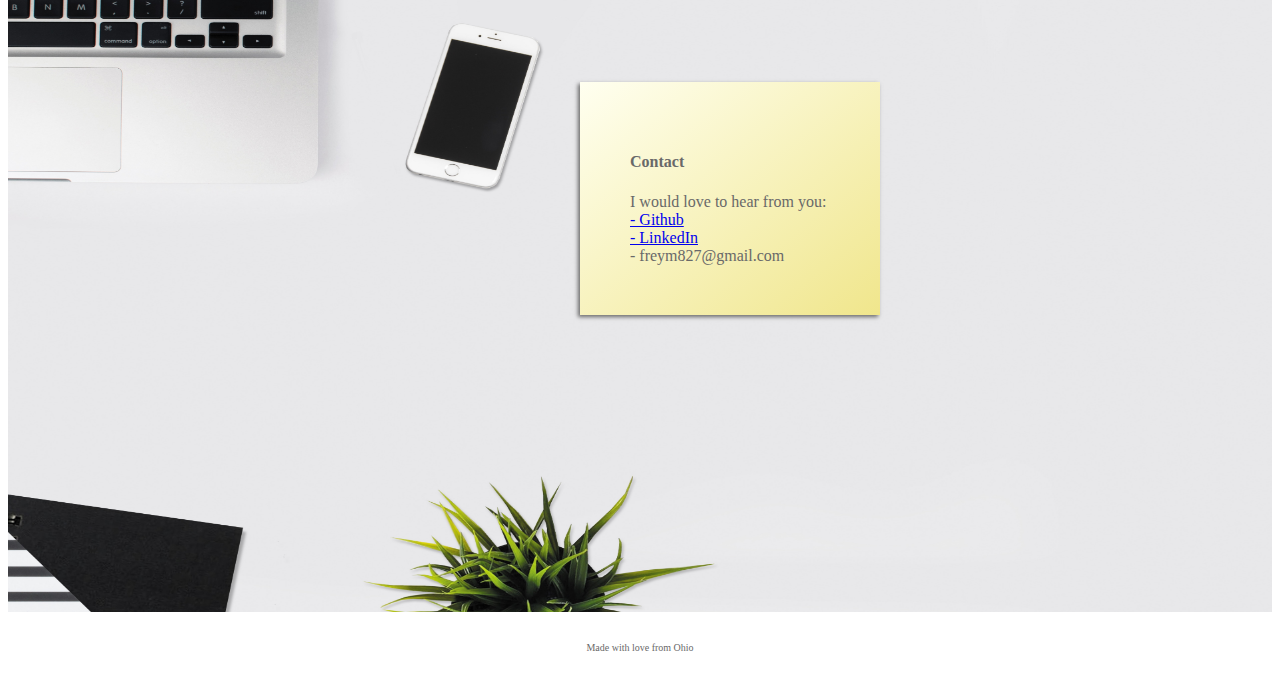
==== commit 1d92ccfd: "commmiiiiiitttt" ====
--- a/index.html
+++ b/index.html
@@ -135,7 +135,13 @@
                   <a href = "https://freym827.github.io/Giftastic/" class = "ap">Giftastic/API/jQuery</a>
                   <img src="assets/images/giftastic.png" alt="trivia" class = "imgp">
                 </div>
+            </div>
+            <div class="col-sm-12 col-md-6 col-xl-4">
+              <div class="lnkbox">
+                <a href = "https://calm-eyrie-78849.herokuapp.com/" class = "ap">Article Scraper</a>
+                <img src="assets/images/nytscraper.png" alt="trivia" class = "imgp">
               </div>
+            </div>
           </div>
       </div>
     </div>
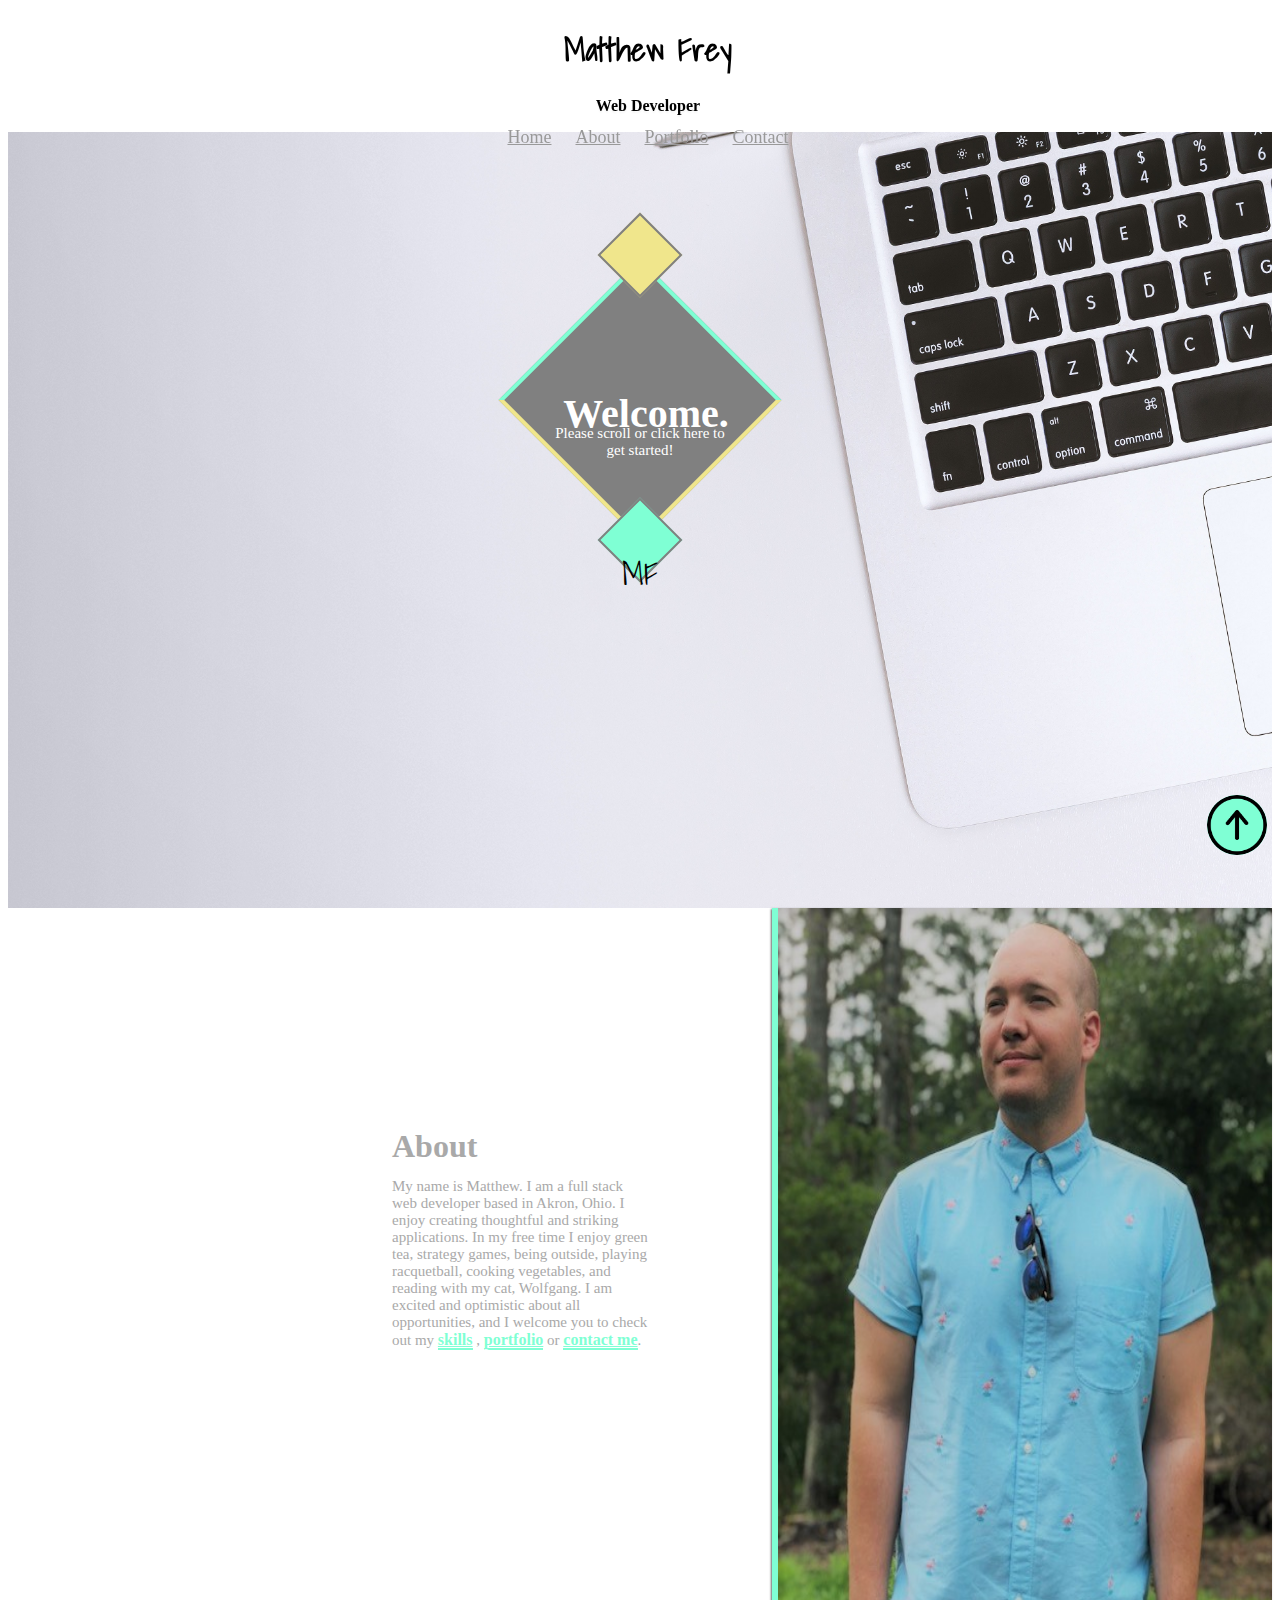
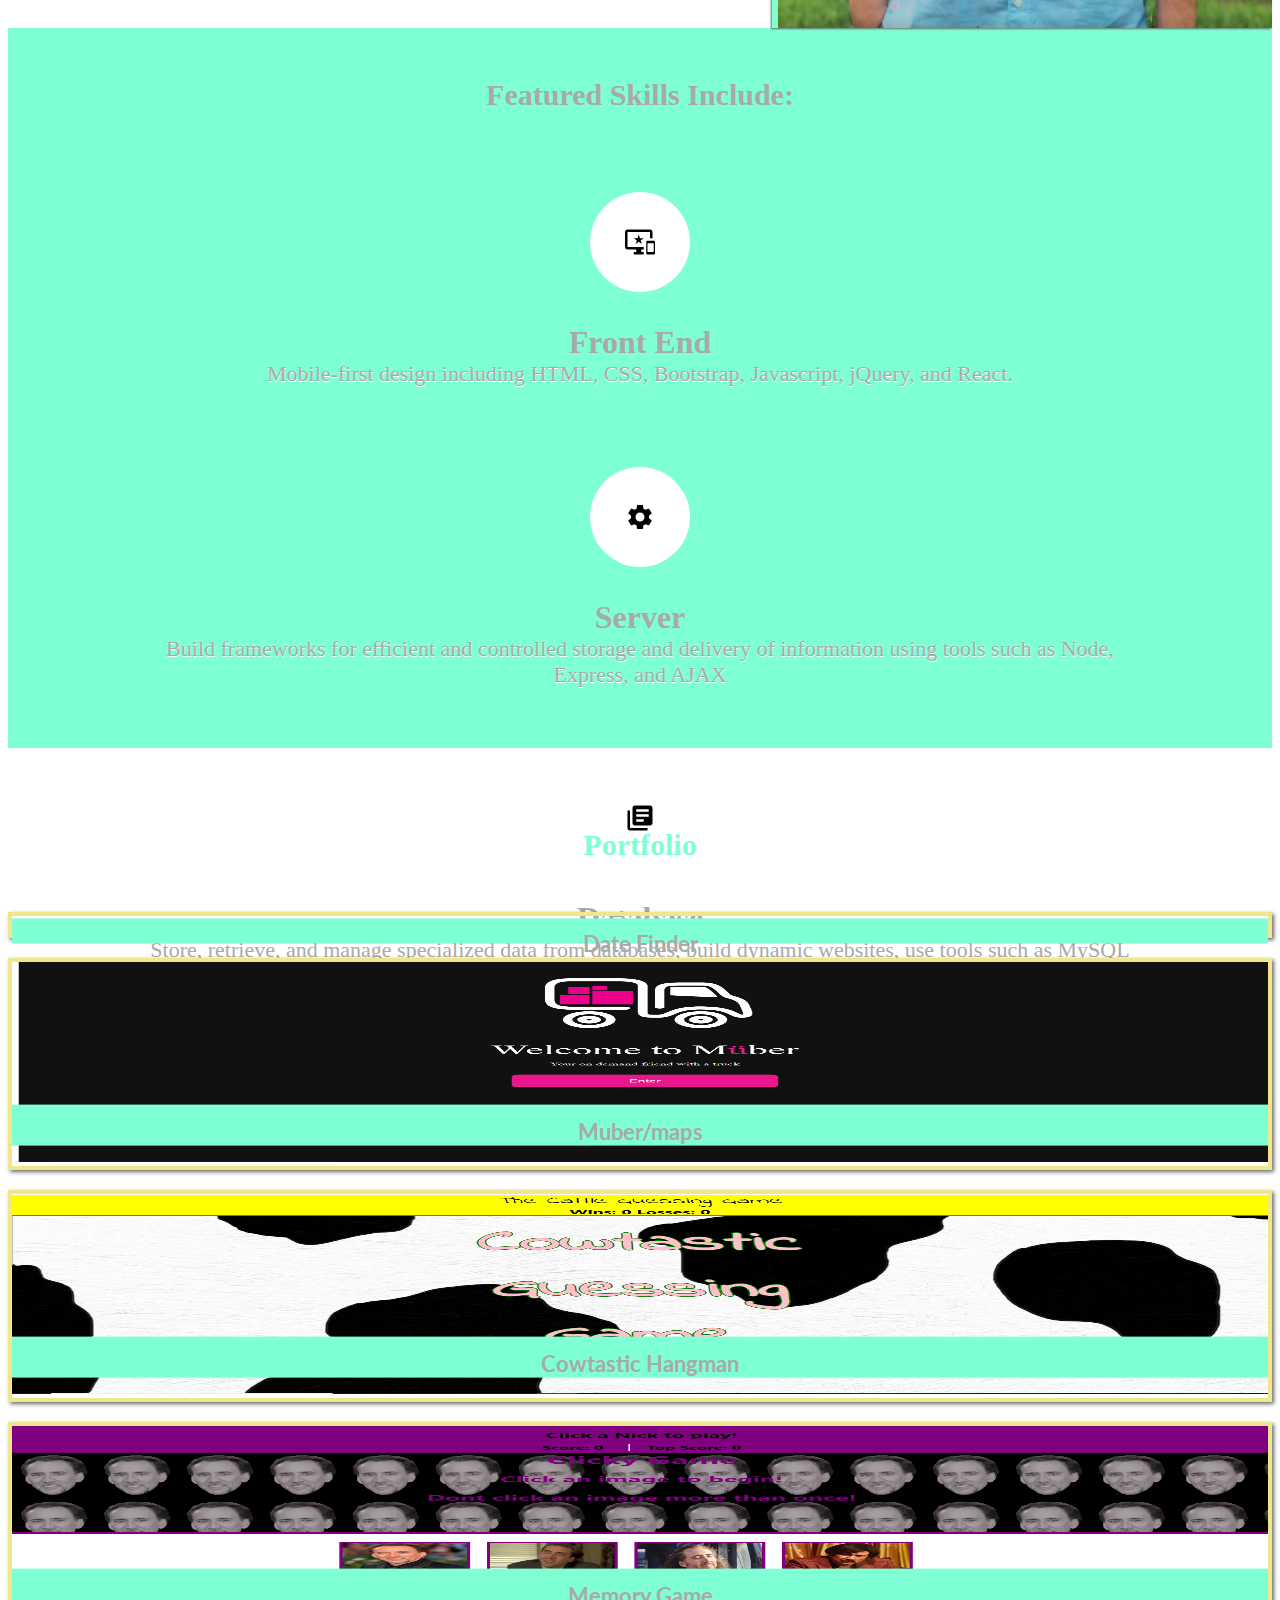
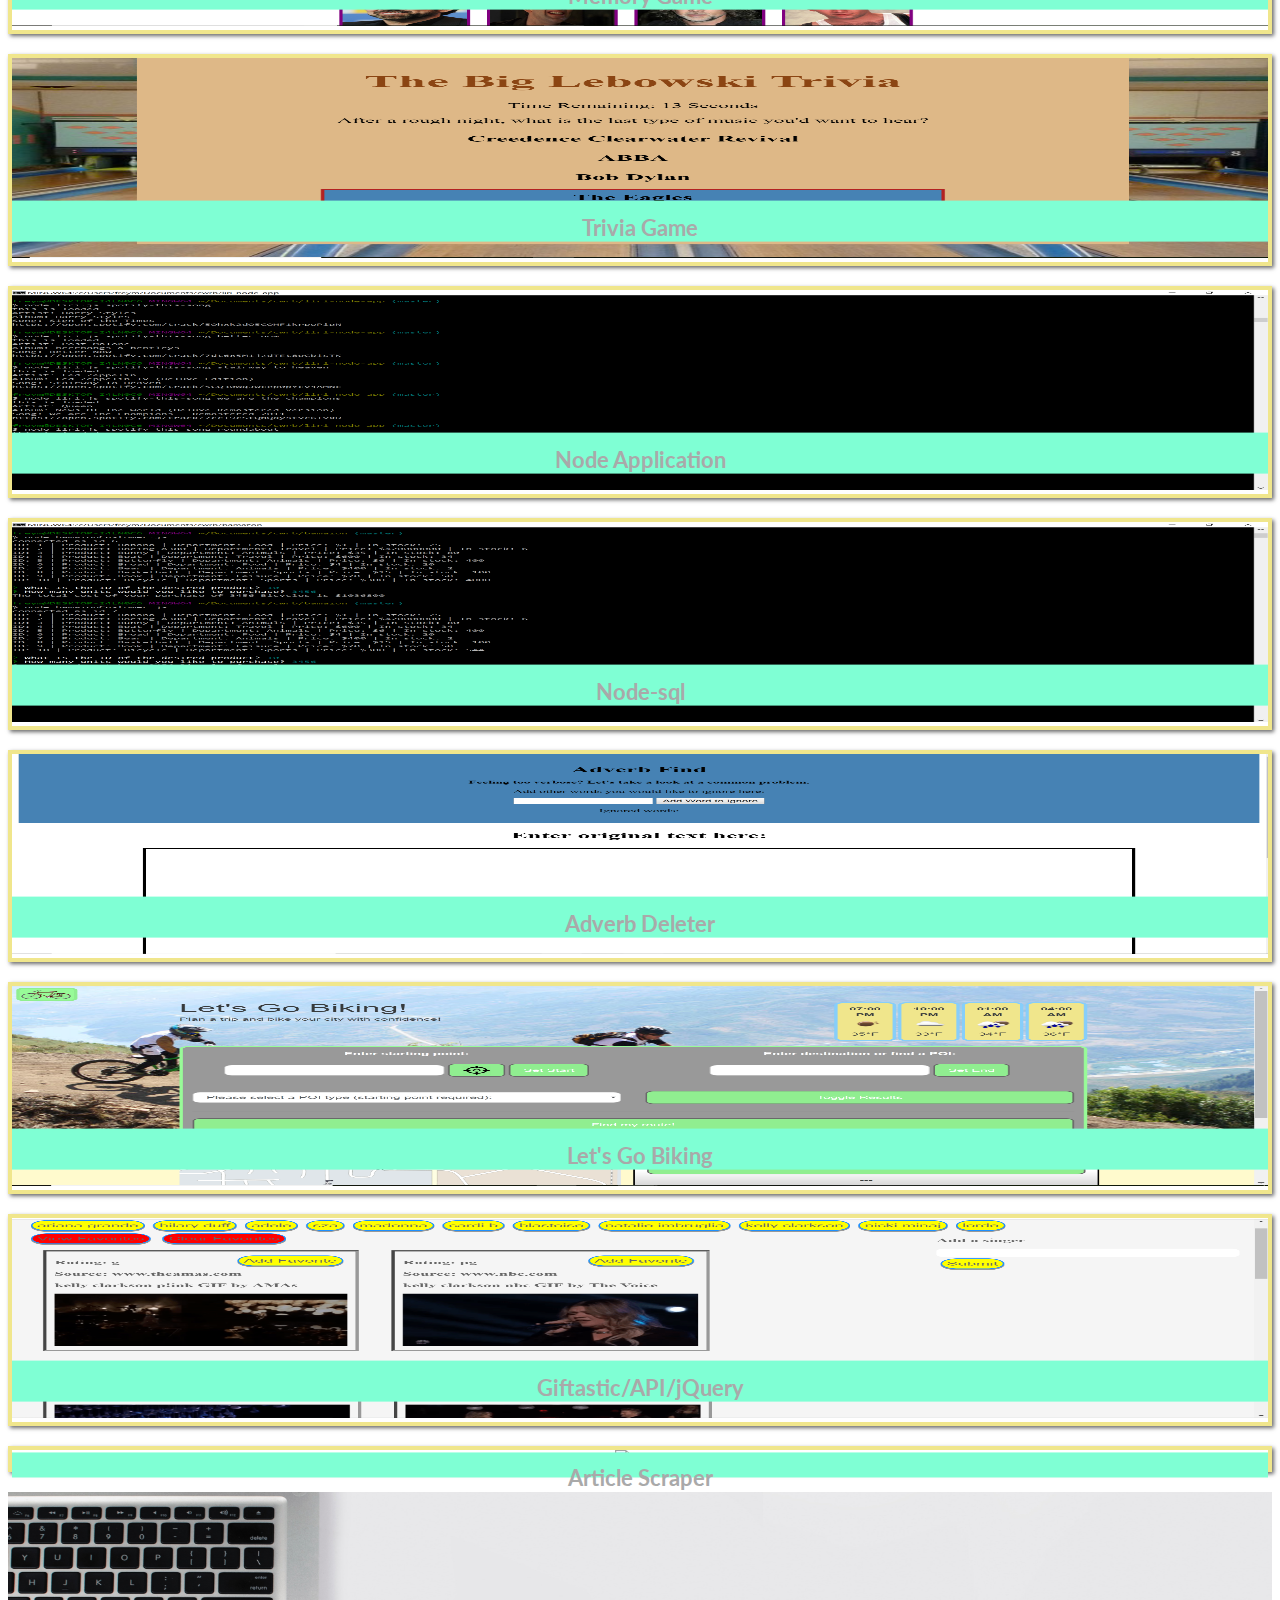
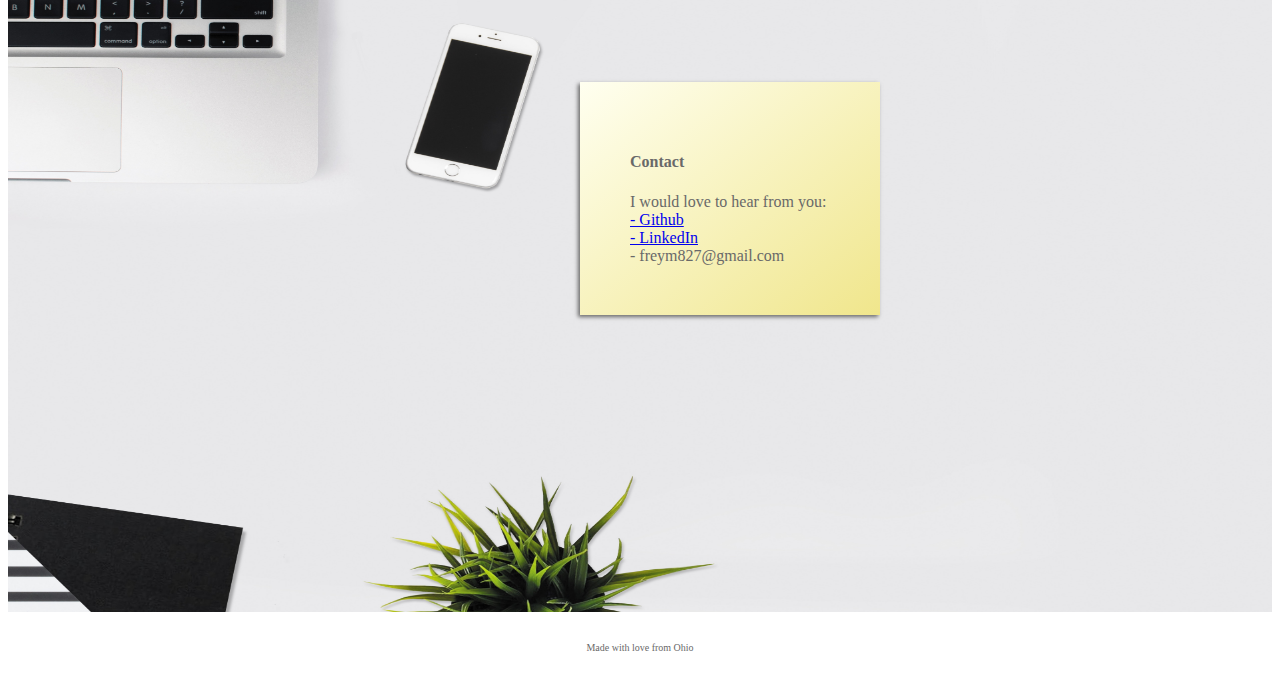
==== commit 468634bd: "links" ====
--- a/index.html
+++ b/index.html
@@ -84,8 +84,8 @@
             </div>
             <div class="col-sm-12 col-md-6 col-xl-4">
               <div class="lnkbox">
-                <a href = "https://freym827.github.io/mymap" class = "ap">Navigation Map</a>
-                <img src="assets/images/map.png" alt="bike" class = "imgp">
+                <a href = "https://serene-depths-38454.herokuapp.com/" class = "ap">Muber/maps</a>
+                <img src="assets/images/muber.png" alt="muber" class = "imgp">
               </div>
             </div>
             <div class="col-sm-12 col-md-6 col-xl-4">
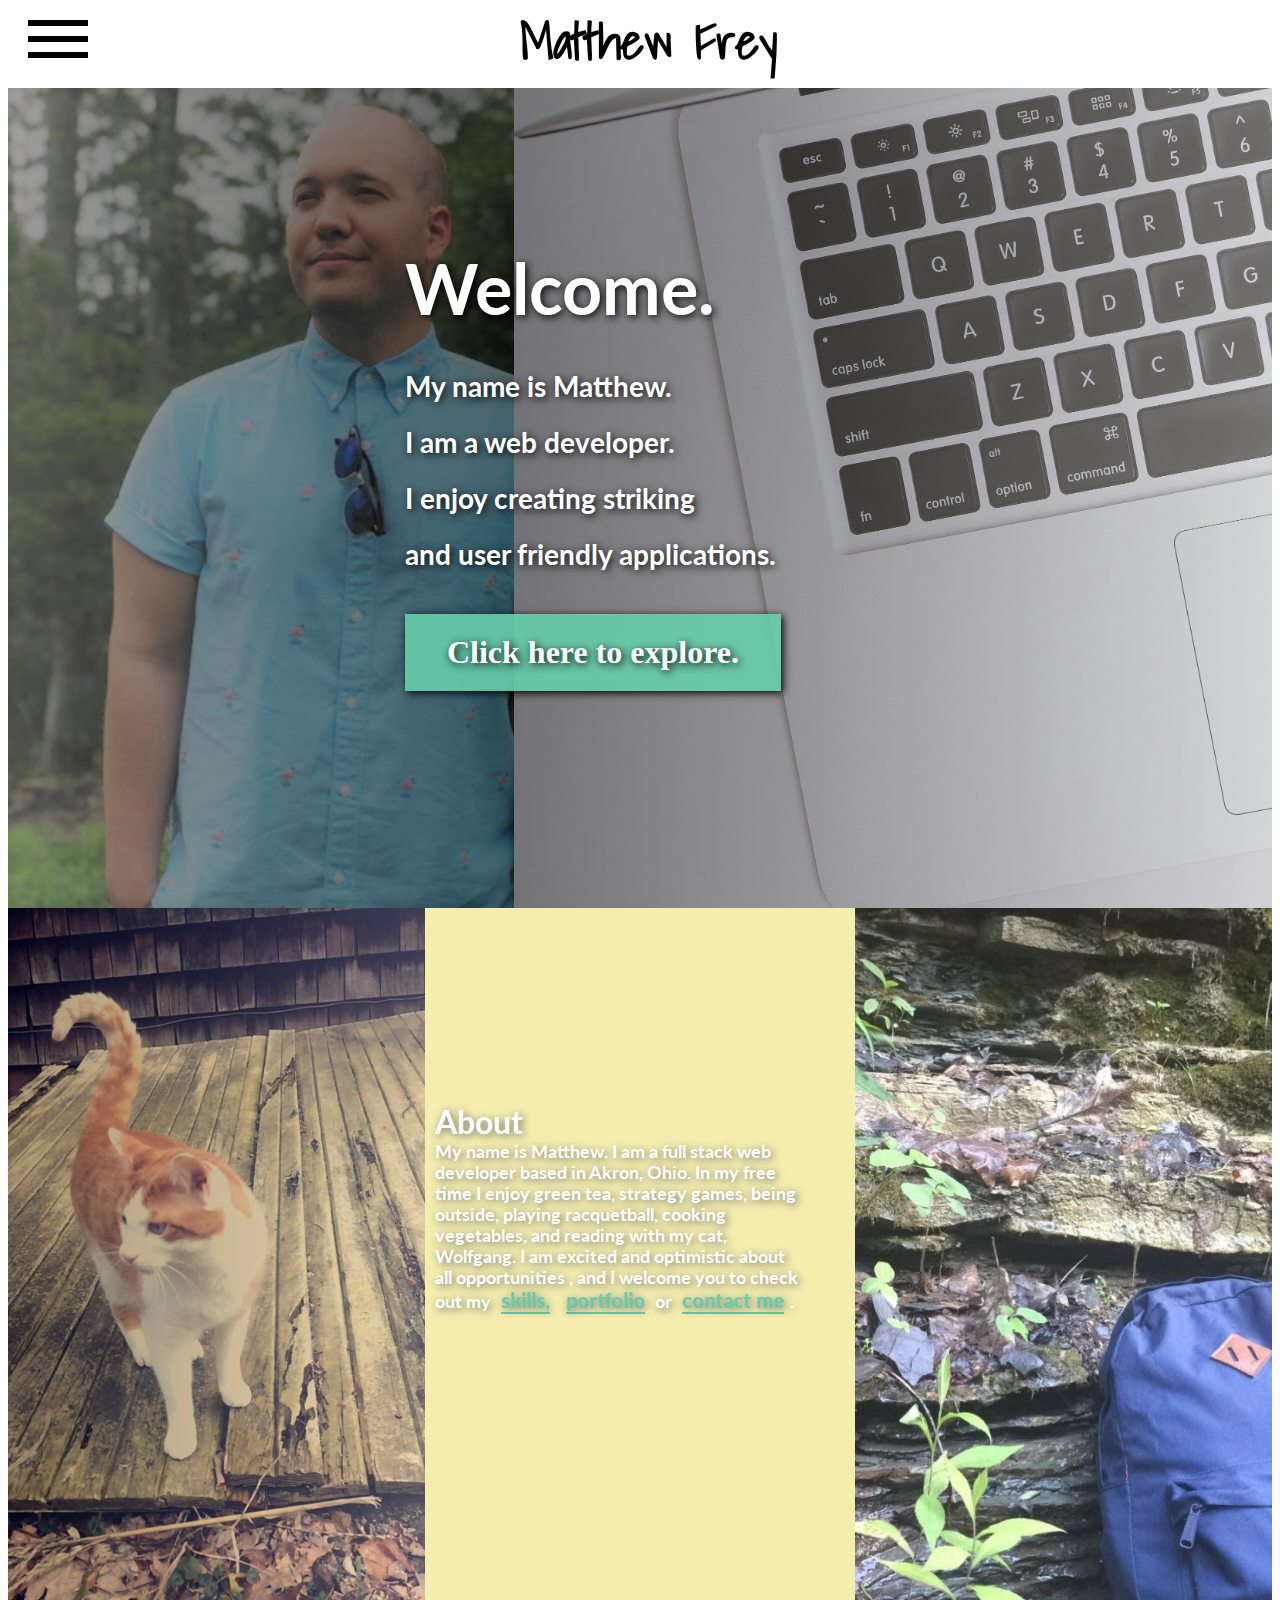
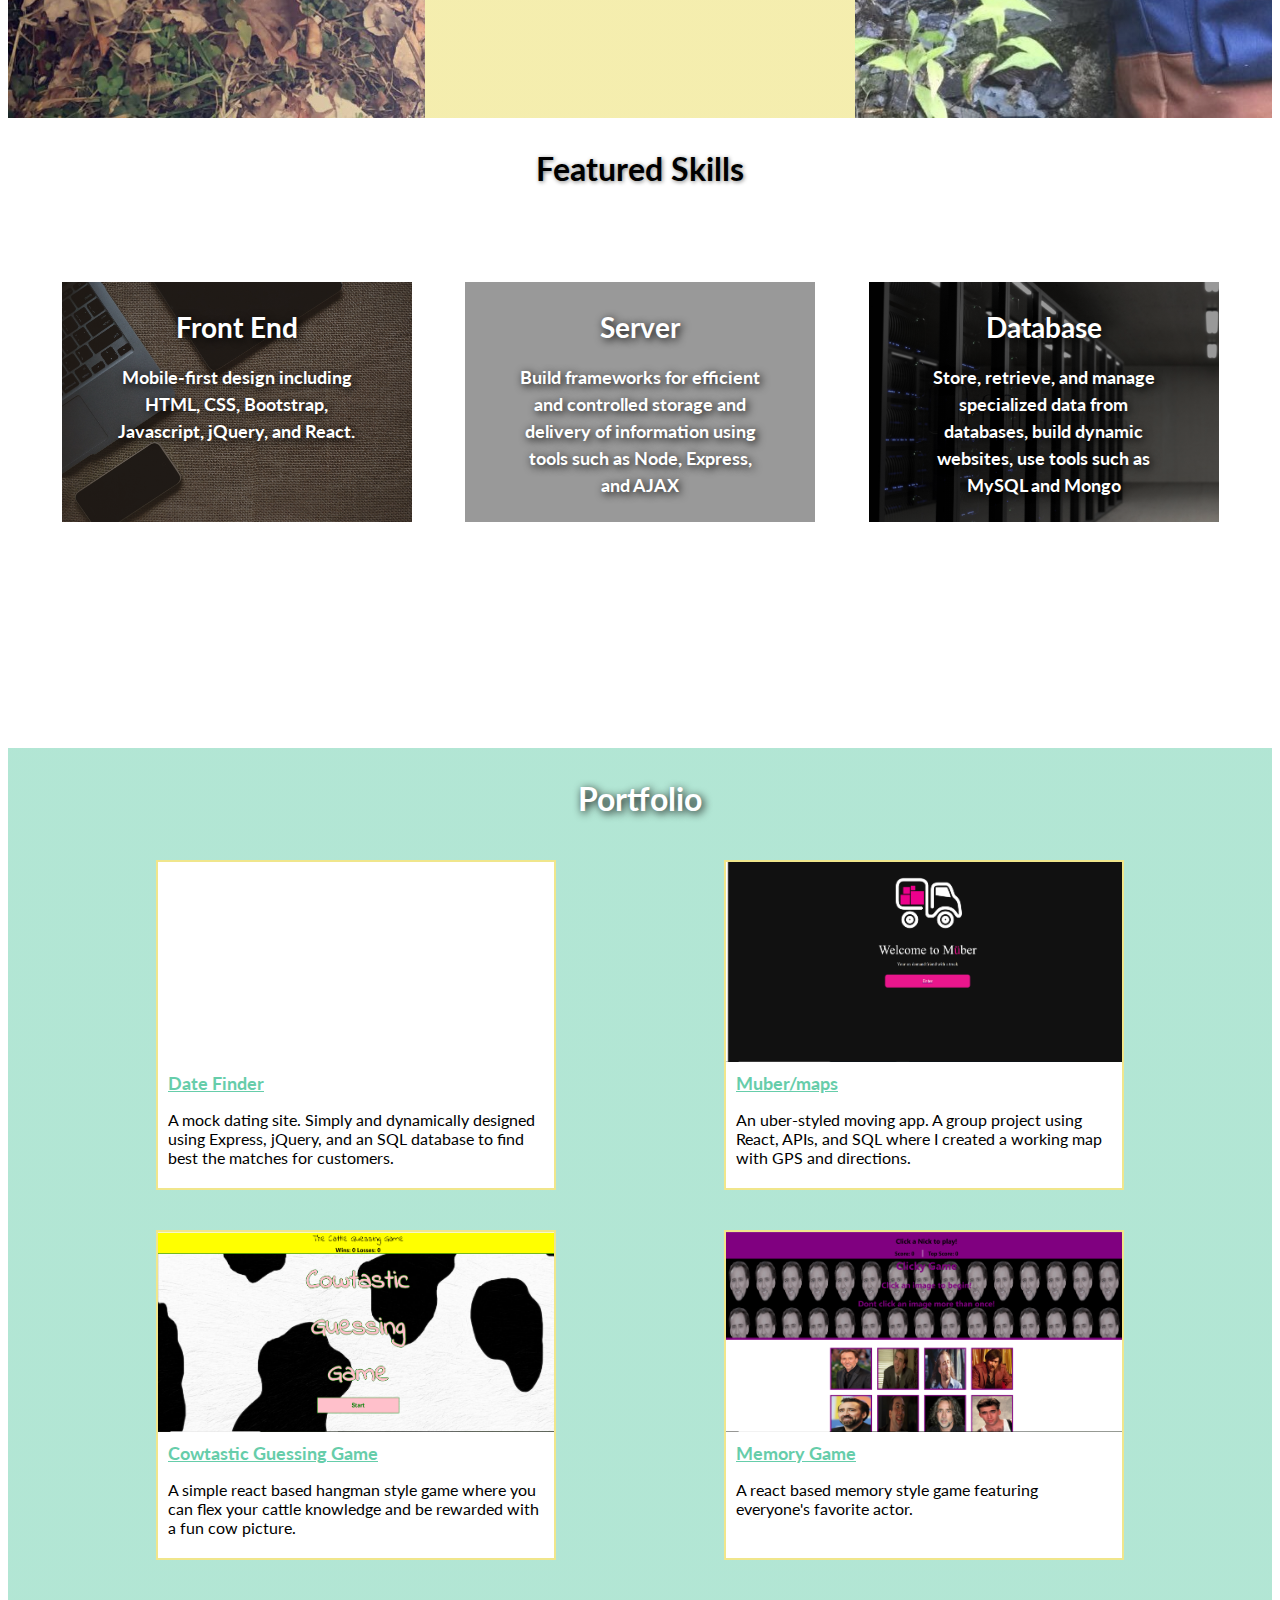
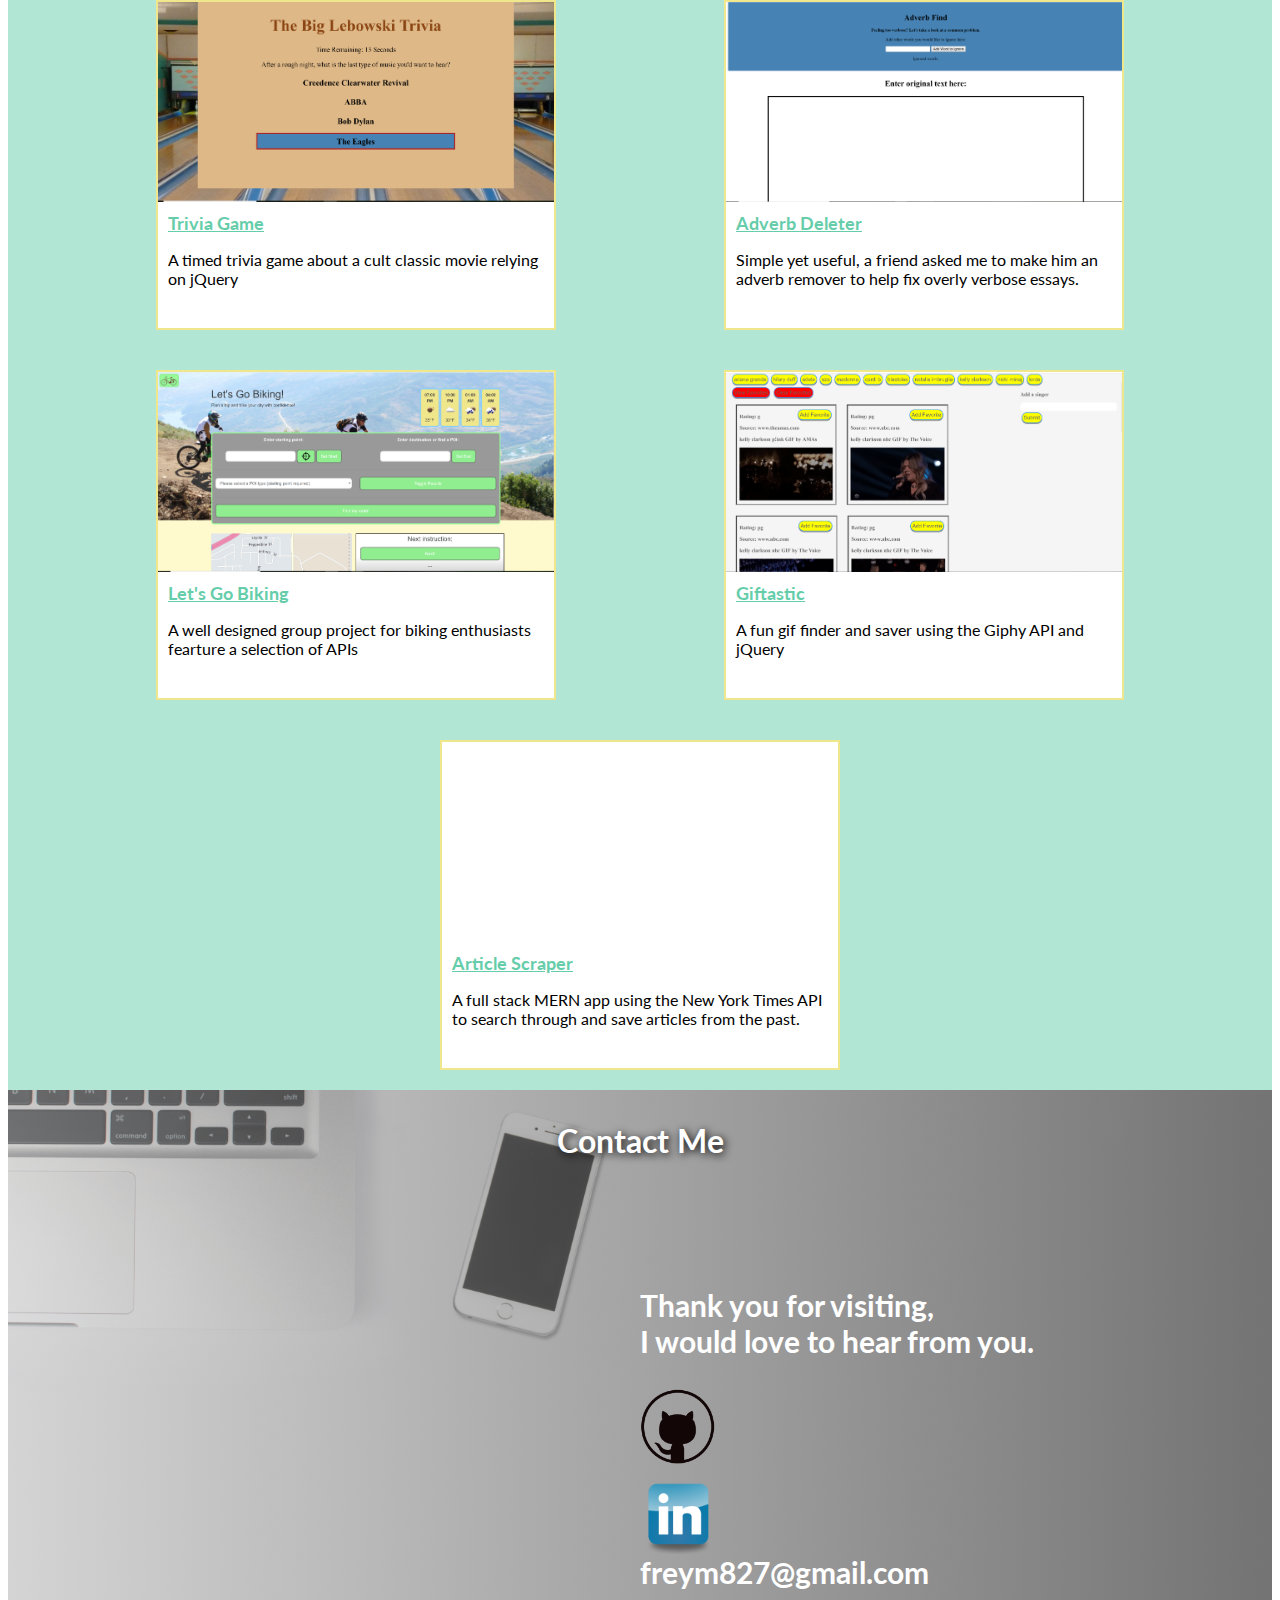
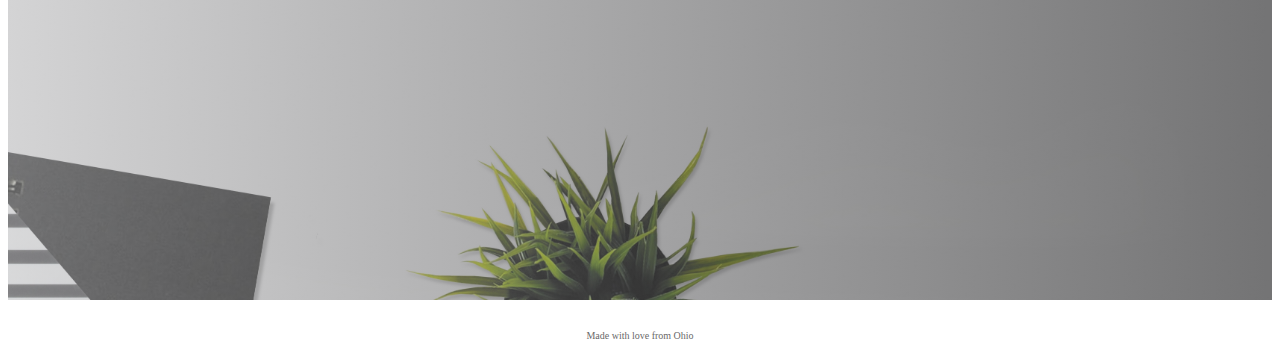
==== commit 571fe45a: "changed everything" ====
--- a/index.html
+++ b/index.html
@@ -1,161 +1,171 @@
 <!DOCTYPE html>
-<html lang="en">
+<html lang='en'>
 <head>
-    <meta charset="UTF-8">
-    <meta name="viewport" content="width=device-width, initial-scale=1.0">
-    <meta http-equiv="X-UA-Compatible" content="ie=edge">
-    <link href="https://fonts.googleapis.com/css?family=Lato|Shadows+Into+Light" rel="stylesheet">
-    <link rel="stylesheet" href="https://stackpath.bootstrapcdn.com/bootstrap/4.1.3/css/bootstrap.min.css" integrity="sha384-MCw98/SFnGE8fJT3GXwEOngsV7Zt27NXFoaoApmYm81iuXoPkFOJwJ8ERdknLPMO" crossorigin="anonymous">
-    <link rel="stylesheet" href="assets/style.css">
+    <meta charset='UTF-8'>
+    <meta name='viewport' content='width=device-width, initial-scale=1.0'>
+    <meta http-equiv='X-UA-Compatible' content='ie=edge'>
+    <link href='https://fonts.googleapis.com/css?family=Lato|Shadows+Into+Light' rel='stylesheet'>
+    <link rel='stylesheet' href='assets/style.css'>
     <title>Matthew Frey</title>
 </head>
 <body>
-  <a id='Index'></a>
-  <div class="wrapperindex">
-    <div class="header">
-      <h1 class="name">Matthew Frey</h1>
-      <p class="uhtxt">Web Developer</p>
-      <a class="pagelinks" href="#Index">Home</a>
-      <a class="pagelinks" href="#About">About</a>
-      <a class="pagelinks" href="#Portfolio">Portfolio</a>
-      <a class="pagelinks" href="#Contact">Contact</a>
+  <div class='header'>
+    <h1 class='myName' onclick="homeScroll()">Matthew Frey</h1>
+    <div class='hamburgerCover' id='hc' onclick="dropList()"></div>
+    <div class='hamburger'>
+      <div class='bun'></div>
+      <div class='bun'></div>
+      <div class='bun'></div>
     </div>
-    <a href="#About"><div class="logobox">
-      <div class="blackbox"></div>
-      <p class="welcome">Welcome.</p>
-      <p class="time">Please scroll or click here to get started!</p>
-      <div class="yellowbox"></div>
-      <div class="tealbox"></div>
-      <p class="initials">MF</p>
-    </div></a>
   </div>
-  <a id='About'></a>
-  <div class="wrapperabout" id="About">
-      <img src="assets/images/cropselfie.jpg" class="selfie" alt="matthew">
-      <p class="aboutlbl">About</p>
-      <p class="abouttext">
-        My name is Matthew. I am a full stack web developer based in Akron, Ohio.
-        I enjoy creating thoughtful and striking applications. In my free time I enjoy green tea, strategy games,
-        being outside, playing racquetball, cooking vegetables, and reading with my cat, Wolfgang. I am excited and 
-        optimistic about all opportunities, and I welcome you to check out my <a class="alink" href="#Skills">skills</a>
-        ,    <a class="alink" href="#Portfolio">portfolio</a> or <a class="alink" href="#Contact">contact me</a>.
+  <div class='dropDown' id='DropDown'>
+    <span class='dropList dropGray'  onclick="homeScroll()">Home</span>
+    <span class='dropList'  onclick="aboutScroll()">About</span>
+    <span class='dropList dropGray'  onclick="skillScroll()">Skills</span>
+    <span class='dropList'  onclick="portfolioScroll()">Portfolio</span>
+    <span class='dropList dropGray'  onclick="contactScroll()">Contact</span>
+  </div>
+  <span id='Home' class='pageAnchors'></span>
+  <div class='home'>
+    <div class='homeHalf1'>
+    </div>
+    <div class='homeHalf2'>
+    </div>
+    <div class='welcomeBox'>
+      <p class='welcomeText'>
+        <span class='welcome'>Welcome.</span><br>
+        My name is Matthew.<br>
+        I am a web developer.<br>
+        I enjoy creating striking <br> and user friendly applications.
       </p>
-      <a href="#Index"><img class="upbtn" src="assets/images/upbtn.png"></a>
+      <p class='clickButton' onclick="aboutScroll()">
+        Click here to explore.
+      </p>
+    </div>
   </div>
-  <a id='Skills'></a>
-  <div class="topskills">
-    <p class="skillshead">Featured Skills Include:</p>
-    <div class="container">
-      <div class="row">
-        <div class="col-sm-12 col-lg-4">
-          <div class="circle">
-            <img class="skillimg" src="assets/images/frontend.svg" alt="comp">
-          </div>
-          <p class="skilllbl">Front End</p>
-          <p class="skill">Mobile-first design including HTML, CSS, Bootstrap, Javascript, jQuery, and React.</p>
+  <span id='About' class='pageAnchors'></span>
+  <div class='about'>
+    <div class='aboutTop'>
+      <div class='picBox'></div>
+      <div class='textBox'>
+        <p class="aboutText" id="AboutText">
+          <span class="aboutHead">About</span><br>
+          My name is Matthew. I am a full stack web developer based in Akron, Ohio.
+          In my free time I enjoy green tea, strategy games,
+          being outside, playing racquetball, cooking vegetables, 
+          and reading with my cat, Wolfgang. I am excited and 
+          optimistic about all opportunities
+          <span class='aboutLinkBox1'>
+          , and I welcome you to check out my 
+            <span class="aboutLink" id='skillLink' onclick="skillScroll()">skills,</span>
+            <span class="aboutLink" id='portfolioLink' onclick="portfolioScroll()">portfolio</span>
+            or 
+            <span class="aboutLink" id='contactLink' onclick="contactScroll()">contact me</span>.
+          </span>
+        </p>
+      </div>
+      <div class='picBox3'></div>
+    </div>
+    <div class='aboutBottom'>
+      <div class='aboutTextBottom'>
+        <div class='aboutLinkBox2'>
+          <p class='aboutText bottomText'>I welcome you to check out my</p>
+          <ul>
+            <li><a class="aboutLink2" href="#Skills">skills</a></li>
+            <li><a class="aboutLink2" href="#Portfolio">portfolio</a></li>
+            <li><a class="aboutLink2" href="#Contact">contact me</a></li>
+          </ul>
         </div>
-        <div class="col-sm-12 col-lg-4">
-          <div class="circle">
-            <img class="skillimg" src="assets/images/server.svg" alt="comp">
-          </div>
-          <p class="skilllbl">Server</p>
+      </div>
+      <div class='picBox2'></div>
+    </div>
+  </div>
+  <span id='Skills' class='pageAnchors'></span>
+  <div class='skills'>
+    <h1 class='skillsHead'>Featured Skills</h1>
+    <div class='skillFlex'>
+      <div class='skillBox sb1'>
+        <h1 class='skillLabel'>Front End</h1>
+        <p class="skill">Mobile-first design including HTML, CSS, Bootstrap, Javascript, jQuery, and React.</p>
+      </div>
+      <div class='skillBox sb2'>
+          <h1 class='skillLabel'>Server</h1>
           <p class="skill">Build frameworks for efficient and controlled storage and delivery of information using tools such as Node, Express, and AJAX</p>
-        </div>
-        <div class="col-sm-12 col-lg-4">
-          <div class="circle">
-            <img class="skillimg" src="assets/images/database.svg" alt="comp">
-          </div>
-          <p class="skilllbl">Database</p>
+      </div>
+      <div class='skillBox sb3'>
+          <h1 class='skillLabel'>Database</h1>
           <p class="skill">Store, retrieve, and manage specialized data from databases, build dynamic websites, use tools such as MySQL and Mongo</p>
-        </div>
       </div>
     </div>
   </div>
-  <a id='Portfolio'></a>
-  <div class="wrapperportfolio" id="Portfolio">
-      <h5 class="porthead">Portfolio</h5>
-      <div class="container">
-          <div class="row">
-            <div class="col-sm-12 col-md-6 col-xl-4">
-              <div class="lnkbox">
-                    <a href = "https://young-plains-14402.herokuapp.com/" class = "ap">Date Finder</a>
-                <img src="assets/images/friendapp.png" alt="dating" class = "imgp">
-              </div>
-            </div>
-            <div class="col-sm-12 col-md-6 col-xl-4">
-              <div class="lnkbox">
-                <a href = "https://serene-depths-38454.herokuapp.com/" class = "ap">Muber/maps</a>
-                <img src="assets/images/muber.png" alt="muber" class = "imgp">
-              </div>
-            </div>
-            <div class="col-sm-12 col-md-6 col-xl-4">
-              <div class="lnkbox">
-                <a href = "https://freym827.github.io/CowtasticGuessingGame/" class = "ap">Cowtastic Hangman</a>
-                <img src="assets/images/cowtastic.png" alt="bike" class = "imgp">
-              </div>
-            </div>
-            <div class="col-sm-12 col-md-6 col-xl-4">
-              <div class="lnkbox">
-                <a href = "https://freym827.github.io/clickygame3/" class = "ap">Memory Game</a>
-                <img src="assets/images/clicknicks.png" alt="nicks" class = "imgp">
-              </div>
-            </div>
-            <div class="col-sm-12 col-md-6 col-xl-4">
-              <div class="lnkbox">
-                <a href = "https://freym827.github.io/TriviaGame/" class = "ap">Trivia Game</a>
-                <img src="assets/images/trivia.png" alt="trivia" class = "imgp">
-              </div>
-            </div>
-            <div class="col-sm-12 col-md-6 col-xl-4">
-              <div class="lnkbox">
-                <a href = "https://github.com/freym827/liri-node-app" class = "ap">Node Application</a>
-                <img src="assets/images/liri.png" alt="trivia" class = "imgp">
-              </div>
-            </div>
-            <div class="col-sm-12 col-md-6 col-xl-4">
-              <div class="lnkbox">
-                <a href = "https://github.com/freym827/bamazon" class = "ap">Node-sql</a>
-                <img src="assets/images/bamazon.png" alt="trivia" class = "imgp">
-              </div>
-            </div>
-            <div class="col-sm-12 col-md-6 col-xl-4">
-              <div class="lnkbox">
-                <a href = "https://freym827.github.io/adverbfind/" class = "ap">Adverb Deleter</a>
-                <img src="assets/images/adverbfind.png" alt="adverb" class = "imgp">
-              </div>
-            </div>
-            <div class="col-sm-12 col-md-6 col-xl-4">
-                <div class="lnkbox">
-                  <a href = "https://castelobruxo.github.io/Lets_Go_Biking/" class = "ap">Let's Go Biking</a>
-                  <img src="assets/images/biking.png" alt="biking" class = "imgp">
-                </div>
-              </div>
-            <div class="col-sm-12 col-md-6 col-xl-4">
-                <div class="lnkbox">
-                  <a href = "https://freym827.github.io/Giftastic/" class = "ap">Giftastic/API/jQuery</a>
-                  <img src="assets/images/giftastic.png" alt="trivia" class = "imgp">
-                </div>
-            </div>
-            <div class="col-sm-12 col-md-6 col-xl-4">
-              <div class="lnkbox">
-                <a href = "https://calm-eyrie-78849.herokuapp.com/" class = "ap">Article Scraper</a>
-                <img src="assets/images/nytscraper.png" alt="trivia" class = "imgp">
-              </div>
-            </div>
-          </div>
+  <span id='Portfolio' class='pageAnchors'></span>
+  <div class='portfolio'>
+      <h1 class='skillsHead portfolioHead'>Portfolio</h1>
+      <div class='portfolioFlex'>
+        <a class='portfolioLinks' href=''><div class='portfolioPic p1'>
+          <p class='portfolioLabel'>Date Finder</p>
+          <p class='portfolioExplain'>A mock dating site. Simply and dynamically designed using 
+            Express, jQuery, and an SQL database to find best the matches for customers.
+          </p>
+        </div></a>
+        <a class='portfolioLinks' href=''><div class='portfolioPic p2'>
+          <p class='portfolioLabel'>Muber/maps</p>
+          <p class='portfolioExplain'>An uber-styled moving app. A group project using React, APIs, and SQL
+            where I created a working map with GPS and directions. 
+          </p>
+        </div></a>
+        <a class='portfolioLinks' href=''><div class='portfolioPic p3'>
+          <p class='portfolioLabel'>Cowtastic Guessing Game</p>
+          <p class='portfolioExplain'>A simple react based hangman style game where you can flex your cattle knowledge
+             and be rewarded with a fun cow picture. 
+            </p>
+        </div></a>
+        <a class='portfolioLinks' href=''><div class='portfolioPic p4'>
+          <p class='portfolioLabel'>Memory Game</p>
+          <p class='portfolioExplain'>A react based memory style game featuring everyone's favorite actor.
+          </p>
+        </div></a>
+        <a class='portfolioLinks' href=''><div class='portfolioPic p5'>
+          <p class='portfolioLabel'>Trivia Game</p>
+          <p class='portfolioExplain'>A timed trivia game about a cult classic movie relying on jQuery</p>
+        </div></a>
+        <a class='portfolioLinks' href=''><div class='portfolioPic p6'>
+          <p class='portfolioLabel'>Adverb Deleter</p>
+          <p class='portfolioExplain'>Simple yet useful, a friend asked me to make him an adverb remover
+             to help fix overly verbose essays.</p>
+        </div></a>
+        <a class='portfolioLinks' href=''><div class='portfolioPic p7'>
+          <p class='portfolioLabel'>Let's Go Biking</p>
+          <p class='portfolioExplain'>A well designed group project for biking enthusiasts fearture 
+            a selection of APIs
+          </p>
+        </div></a>
+        <a class='portfolioLinks' href=''><div class='portfolioPic p8'>
+          <p class='portfolioLabel'>Giftastic</p>
+          <p class='portfolioExplain'>A fun gif finder and saver using the Giphy API and jQuery</p>
+        </div></a>
+        <a class='portfolioLinks' href=''><div class='portfolioPic p9'>
+          <p class='portfolioLabel'>Article Scraper</p>
+          <p class='portfolioExplain'>A full stack MERN app using the New York Times API to 
+            search through and save articles from the past. 
+          </p>
+        </div></a>
       </div>
-    </div>
-    <a id='Contact'></a>
-    <div class="wrappercontact">
-      
-      <div class="condiv">
-        <h4 class="conhead">Contact</h4>
-        <span class="context">I would love to hear from you:</span><br>
-        <span class="context"><a class="conlink" href="https://github.com/freym827">- Github</a></span><br>
-        <span class="context"><a class="conlink" href="https://www.linkedin.com/in/matthew-frey-b69b87168/">- LinkedIn</a></span><br>
-        <span class="context">- freym827@gmail.com</span>
+  </div>
+  <span id='Contact' class='pageAnchors'></span>
+  <div class='contact'>
+      <h1 class='skillsHead contactHead portfolioHead'>Contact Me</h1>
+      <div class='postIt'>
+        <h1 class='postItHead'>
+          <p class='love contactText'>Thank you for visiting,<br>I would love to hear from you.</p>
+          <a class="conlink" href="https://github.com/freym827"><div class="contactText github"></div></a>
+          <a class="conlink" href="https://www.linkedin.com/in/matthew-frey-b69b87168/"><div class="contactText linked"></div></a>
+          <span class="contactText">freym827@gmail.com</span>
+        </h1>
       </div>
-    </div>
-    <p class="foottxt">Made with love from Ohio</p>
+  </div>
+  <p class="footText">Made with love from Ohio</p>
+
+  <script type="text/javascript" src="./assets/app.js"></script>
 </body>
 </html>--- a/assets/style.css
+++ b/assets/style.css
@@ -1,478 +1,730 @@
 * {
     box-sizing: border-box;
 }
-:target {
-    display: block;
+.pageAnchors {
     position: relative;
-    top: -130px; 
-    visibility: hidden;
-}
-.upbtn {
-    width: 40px;
-    height: 40px;
-    position: fixed;
-    z-index: 2;
-    background-color: #7FFFD4;
-    border-radius: 100px;
-    bottom: 45px;
-    right: 3%;
+    top: -80px;
 }
 .header {
     position: fixed;
     top: 0;
     width: 100vw;
-    padding: 2px;
+    text-align: right;
+    height: 80px;
+    background-color: white;
+    z-index: 3;
+}
+
+.myName {
+    font-family: 'Shadows Into Light', cursive;
+    margin-right: 30px;
+    margin-top: 10px;
+} 
+.myName:hover {
+    cursor: pointer;
+}
+
+.hamburger {
+    width: 60px;
+    height: 80px;
+    position: absolute;
+    top: 20px;
+    left: 20px;
+}
+.hamburgerCover {
+    width: 60px;
+    height: 80px;
+    position: absolute;
+    top: 20px;
+    left: 20px;
+    z-index: 2;
+}
+.hamburgerCover:hover {
+    cursor: pointer;
+}
+.bun {
+    width: 100%;
+    margin-bottom: 10px;
+    border-top: 6px solid black;
+}
+.dropDown {
+    width: 200px;
+    height: 250px;
+    background-color: white;
+    position: fixed;
+    top: 60px;
+    left: 30px;
+    z-index: 3;
+    display: none;
+}
+.dropList {
+    font-style: Lato;
+    font-size: 20px;
+    font-weight: bolder;
+    display: block;
+    height: 50px;
+    padding-top: 10px;
+    padding-left: 10px;
+}
+.dropList:hover {
+    background-color: black;
+    color: white;
+    cursor: pointer;
+}
+.dropGray {
+    background-color: lightgray;
+}
+.home {
+    height: 100vh;
+    padding-top: 80px;
+    background-image: linear-gradient(to right,
+    rgba(0, 0, 0, 0.5),
+    rgba(192, 192, 192, 0.5)
+    ), url('./images/backgroundmobile.jpg');
+    background-repeat: no-repeat;
+    background-size: cover;
+}
+
+.welcomeBox {
+    padding: 15px;
+    padding-top: 30px;
+}
+.welcome {
+    font-size: 46px;
+}
+
+.welcomeText {
+    color: white;
+    font-weight: bolder;
+    font-size: 22px;
+    font-family: Lato;
+    line-height: 2;
+    text-shadow: 2px 2px 8px black;
+}
+
+.clickButton {
+    width: 90%;
+    padding-top: 20px;
+    padding-bottom: 20px;
+    padding-left: 5px;
+    padding-right: 5px;
+    background-color: rgba(102,205,170, .9);
+    box-shadow: 2px 2px 8px black;
+    font-weight: bolder;
+    font-size: 20px;
+    color: white;
+    margin-bottom: 20px;
     text-align: center;
-    height: 132px;
+    text-shadow: 2px 2px 8px black;
+}
+.clickButton:hover {
+    transform: scale(1.1);
+    cursor: pointer;
+}
+
+.about {
+    height: 90vh;
+    width: 100%;
+    background-image: linear-gradient(to right,
+    rgba(0, 0, 0, 0.5),
+    rgba(120, 120, 120, 0.5)
+    ), url('./images/cropselfie3.jpg');
+    background-repeat: no-repeat;
+    background-size: cover;
+    padding: 15px;
+}
+.aboutHead {
+    font-size: 32px;
+}
+.aboutText {
+    width: 80%;
+    color: white;
+    font-weight: bolder;
+    font-size: 16px;
+    font-family: Lato;
+    text-shadow: 2px 2px 8px black;
+    margin-top: 45%;
+}
+
+.aboutLink {
+    color: #66CDAA;
+    font-weight: bolder;
+    font-size: 20px;
+    border-bottom: 2px solid #66CDAA;
+    margin-left: 6px;
+    margin-right: 6px;
+    text-decoration: none;
+}
+.aboutLink:hover {
+    color: white;
+    cursor: pointer;
+}
+.aboutBottom {
+    display: none;
+}
+.skills {
+    width: 100%;
+    padding-top: 10px;
+    padding-bottom: 40px;
+}
+.skillsHead {
+    text-align: center;
+    color: black;
+    font-weight: bolder;
+    font-size: 32px;
+    font-family: Lato;
+    text-shadow: 1px 1px 4px gray;
+}
+
+.skillFlex {
+    width: 100%;
+    display: flex;
+    justify-content: space-evenly;
+    flex-wrap: wrap;
+}
+.skillBox {
+    width: 300px;
+    height: 240px;
+    background-repeat: no-repeat;
+    background-size: cover;
+    margin-top: 30px;
+    text-align: center;
+    padding: 10px;
+}
+.sb1 {
+    background-image: linear-gradient(to right,
+    rgba(0, 0, 0, 0.4),
+    rgba(0, 0, 0, 0.4)
+    ),
+    url('./images/frontendpre.jpg')
+}
+.sb2 {
+    background-image: linear-gradient(to right,
+    rgba(0, 0, 0, 0.4),
+    rgba(0, 0, 0, 0.4)
+    ),
+    url('./images/serverpre.jpg')
+}
+.sb3 {
+    background-image: linear-gradient(to right,
+    rgba(0, 0, 0, 0.4),
+    rgba(0, 0, 0, 0.4)
+    ),
+    url('./images/datapre.jpg')
+}
+.skillLabel {
+    color: white;
+    font-weight: bolder;
+    font-size: 28px;
+    font-family: Lato;
+    text-shadow: 2px 2px 8px black;
+}
+.skill {
+    color: white;
+    font-weight: bolder;
+    font-size: 18px;
+    font-family: Lato;
+    text-shadow: 2px 2px 8px black;
+    line-height: 1.5;
+    width: 75%;
+    margin: 0 auto;
+    margin-top: 20px;
+}
+
+.portfolio {
+    width: 100%;
+    padding-top: 10px;
+    background-image: linear-gradient(rgba(102,205,170, .5), rgba(102,205,170, .5));
+}
+.portfolioHead {
+    color: white;
+    text-shadow: 2px 2px 8px black;
+}
+.portfolioFlex {
+    width: 100%;
+    display: flex;
+    justify-content: space-evenly;
+    flex-wrap: wrap;
+}
+.portfolioPic {
+    width: 300px;
+    height: 310px;
+    background-repeat: no-repeat;
+    background-size: 300px 160px;
     background-color: white;
-    z-index: 5;
-}
-.name {
-    font-family: 'Shadows Into Light', cursive;
-} 
-.uhtxt {
-    font-size: 16px;
-    margin: 0px;
-    margin-bottom: 12px;
-    font-weight: bolder;
-    text-shadow: 0px 2px 2px whitesmoke; 
-}
-.pagelinks {
-    margin: 10px;
-    color: #999999;
-    font-size: 18px;
-}
-
-.pagelinks:hover {
+    margin: 20px;
+    border: 2px solid rgb(240,230,140);
+    padding: 10px;
+}
+.portfolioLinks {
     color: black;
     text-decoration: none;
 }
-.wrapperindex {
-    background-image: url("../assets/images/backgroundmobile.jpg");
+.portfolioLinks:hover {
+    transform: scale(1.1);
+    z-index: 2;
+    text-decoration: none;
+    color: black;
+    cursor: pointer;
+}
+.p1 {
+    background-image:  
+    url('./images/friendapp.png');
+}
+.p2 {
+    background-image:  
+    url('./images/muber.png');
+}
+.p3 {
+    background-image:  
+    url('./images/cowtastic.png');
+}
+.p4 {
+    background-image:  
+    url('./images/clicknicks.png');
+}
+.p5 {
+    background-image:  
+    url('./images/trivia.png');
+}
+.p6 {
+    background-image:  
+    url('./images/adverbfind.png');
+}
+.p7 {
+    background-image:  
+    url('./images/biking.png');
+}
+.p8 {
+    background-image:  
+    url('./images/giftastic.png');
+}
+.p9 {
+    background-image:  
+    url('./images/nytscraper.png');
+}
+
+.portfolioLabel {
+    margin-top: 160px;
+    font-family: Lato;
+    font-size: 18px;
+    font-weight: bolder;
+    color: rgb(102,205,170);
+    margin-bottom: 0px;
+    text-decoration: underline;
+}
+
+.portfolioExplain {
+    font-family: Lato;
+}
+.contact {
+    height: 90vh;
+    padding-top: 10px;
+    background-image: linear-gradient(to left,
+    rgba(0, 0, 0, 0.5),
+    rgba(192, 192, 192, 0.5)
+    ), url('./images/contact.jpg');
     background-repeat: no-repeat;
-    background-size: 100vw 100vh;
-    height: 100vh;
-}
-.logobox {
-    width:300px;
-    height: 400px;
-    position: absolute;
-    left: 50%;
-    top: 115px;
-    -webkit-transform: translateX(-50%);
-    transform: translateX(-50%);
-}
-.yellowbox {
-    height: 60px;
-    width: 60px;
-    background-color: #F0E68C;
-    position: absolute;
-    left: 50%;
-    top: 45px;
-    -webkit-transform: translateX(-50%) rotate(45deg);
-    transform: translateX(-50%) rotate(45deg);
+    background-size: cover;
+}
+.postIt {
+    width: 200px;
+    margin-right: 0px;
+    margin-left: 35%;
+    margin-top: 20%;
+}
+.contactText {
+    font-family: Lato;
+    color: white;
+    font-size: 20px;
+}
+
+.github {
+    width: 50px;
+    height: 50px;
+    background-image: url('./images/github.png');
+    background-repeat: no-repeat;
+    background-size: cover;
+    margin-bottom: 15px;
+}
+.github:hover {
+    transform: scale(1.1);
     z-index: 2;
-    border: 2px solid #808080;
-}
-.tealbox {
-    height: 60px;
-    width: 60px;
-    background-color: #7FFFD4;
-    position: absolute;
-    left: 50%;
-    top: 330px;
-    -webkit-transform: translateX(-50%) rotate(45deg);
-    transform: translateX(-50%) rotate(45deg);
+    cursor: pointer;
+}
+.linked {
+    width: 50px;
+    height: 50px;
+    background-image: url('./images/linked.png');
+    background-repeat: no-repeat;
+    background-size: cover;
+}
+.linked:hover {
+    transform: scale(1.1);
     z-index: 2;
-    border: 2px solid #808080;
-}
-.blackbox {
-    width: 200px;
-    height: 200px;
-    background-color: #808080;
-    position: absolute;
-    left: 50%;
-    top: 120px;
-    -webkit-transform: translateX(-50%) rotate(45deg);
-    transform: translateX(-50%) rotate(45deg);
-    border-top: 4px solid #7FFFD4;
-    border-left: 4px solid #7FFFD4;
-    border-right: 4px solid #F0E68C;
-    border-bottom: 4px solid #F0E68C;
-    animation-name: intro;
-    animation-duration: 5s;
-}
-.initials {
-    font-family: 'Shadows Into Light', cursive;
-    z-index: 2;
-    position: absolute;
-    left: 50%;
-    -webkit-transform: translateX(-50%);
-    transform: translateX(-50%);
-    top: 335px;
-    font-size: 32px;
-    color: black;
-}
-.welcome {
-    position: absolute;
-    left: 52%;
-    top: 170px;
-    -webkit-transform: translateX(-50%);
-    transform: translateX(-50%);
-    z-index: 2;
-    color: white;
-    font-size: 40px;
-    font-weight: bolder;
-}
-.time {
-    position: absolute;
-    left: 50%;
-    top: 230px;
-    -webkit-transform: translateX(-50%);
-    transform: translateX(-50%);
-    z-index: 2;
-    color: white;
-    font-size: 15px;
-    text-align: center;
-    width: 180px;
-}
-.wrapperabout {
-    height: 80vh;
-}
-.selfie {
-    width: 200px;
-    height: 260px;
-    float: right;
-    border-bottom: 2px solid #7FFFD4;
-    border-left: 2px solid #7FFFD4;
-    box-shadow: -1px 1px 2px dimgray;
-}
-.aboutlbl {
-    position: absolute;
-    clear: both;
-    margin-top: 220px;
-    margin-left: 10px;
-    font-weight: bold;
-    font-size: 32px;
-    text-shadow: 0px 2px 2px white;
-    color: darkgray;
-    width: 70%;
-}
-.abouttext {
-    clear: both;
-    position: absolute;
-    width: 72%;
-    font-size: 12px;
-    margin-top: 270px;
-    margin-left: 10px;
-    text-shadow: 0px 1px 1px white;
-    color: darkgray;
-}
-.alink {
-    color: #7FFFD4;
-    font-weight: bolder;
-    font-size: 16px;
-    border-bottom: 2px solid #7FFFD4;
-}
-.topskills {
-    background-color: #7FFFD4;
-    padding-top: 20px;
-    text-align: center;
-}
-.skillshead {
-    color: darkgray;
-    font-size: 30px;
-    text-align: center;
-    font-weight: bolder;
-}
-.skillimg {
-    display: block;
-    margin: 0 auto;
-    width: 30px;
-    height: 30px;
-}
-.skilllbl {
-    font-size: 25px;
-    font-weight: 700;
-    color: darkgray;
-    margin-bottom: 0px;
-}
-.circle {
-    width: 100px;
-    height: 100px;
-    background-color: white;
-    border-radius: 100px;
-    margin: 0 auto;
-    padding-top: 35px;
-}
-.skill {
-    width: 80%;
-    margin: 0 auto;
-    color: darkgray;
-    text-shadow: 0px .5px .5px white;
-    margin-bottom: 15px;
-}
-.wrapperportfolio {
-    padding-top: 10px;
-    padding-bottom: 20px;
-    background-color: white;
-}
-.porthead {
-    text-align: center;
-    color: #7FFFD4;
-    font-size: 30px;
-    font-weight: 700;
-    padding-top: 20px;
-}
-.imgp {
-    width: 100%;
-    height: 200px;
-}
-.ap {
-    text-decoration: none;
-    font-size: 22px;
-    font-family: 'Lato', sans-serif;
-    color: darkgray;
-    font-weight: bolder;
-    position: absolute;
-    top: 80%;
-    left: 50%;
-    transform: translate(-50%, -50%);
-    background-color: #7FFFD4;
-    width: 100%;
-    height: 20%;
-    padding: 1%;
-}
-.lnkbox {
-    position: relative;
-    text-align: center;
-    color: white;
-    margin-top: 20px;
-    border: 4px solid #F0E68C;
-    box-shadow: 2px 2px 4px dimgray;
-}
-.lnkbox:hover {
-    transform: scale(1.1);
-    z-index: 4;
-}
-.ap:hover {
-    color: white;
-    text-decoration: none;
-}
-.wrappercontact {
-    background-image: url("../assets/images/contact.jpg");
-    background-repeat: no-repeat;
-    background-size: 100vw 80vh;
-    height: 80vh;
-    padding: 10px;
-}
-.conhead {
-  font-weight: bolder;
-}
-.condiv {
-    position: absolute;
-    margin-top: 20vh;
-    background-image: linear-gradient(to top left, #F0E68C, #FFFFF0);
-    right: 0px;
-    padding: 5px;
-    box-shadow: -2px 2px 4px dimgray;
-    width: 200px;
-    color: dimgray;
-}
-
-.foottxt {
+    cursor: pointer;
+}
+.footText {
     text-align: center;
     color: dimgray;
     font-size: 10px;
     margin-top: 30px;
     margin-bottom: 20px;
 }
-@media only screen and (max-width: 321px) {
-    .pagelinks {
-        margin: 8px;
-        color: #999999;
-        font-size: 16px;
-    }
-    .aboutlbl {
-        margin-top: 220px;
-    }
-    .abouttext {
-        font-size: 11px;
-        margin-top: 270px;
-    }
-    .selfie {
-        width: 200px;
-        height: 260px;
-    }
-    .condiv {
+@media only screen and (min-width: 450px) {
+    .header {
+        text-align: center;
+    }
+    .myName {
+        margin-left: 100px;
+        margin-top: 0px;
+        font-size: 50px;
+        width: 300px;
+    }
+    .welcomeBox {
+        width: 370px;
+        height: 400px;
         position: absolute;
-        margin-top: 30vh;
-        background-image: linear-gradient(to top left, #F0E68C, #FFFFF0);
-        right: 0px;
-        padding: 2px;
-        padding-right: 20px;
-    }
-}
-@media only screen and (min-height: 670px) {
-    .selfie {
-        width: 250px;
-        height: 310px;
-    }
-    .aboutlbl {
+        top: 35%;
+        left: 40%;
+        transform: translate(-50%, -50%);
+    }
+    .welcome {
+        font-size: 70px;
+    }
+    .welcomeText {
+        font-size: 30px;
+    }
+    .clickButton {
+        font-size: 30px;
+        width: 100%;
+    }
+    .home {
+        background-image: linear-gradient(to right,
+      rgba(0, 0, 0, 0.5),
+      rgba(192, 192, 192, 0.5)
+      ), url('./images/backgroundmed.jpg');
+    }
+    .skillBox {
+        width: 350px;
+    }
+    .aboutTop {
+        margin-top: 50%;
+    }
+}
+
+@media only screen and (min-width: 600px) {
+    .myName {
+        margin: 0 auto;
+    }
+    .about {
+        background-image: none;
+        padding: 0px;
+    }
+    .aboutTop {
+        display: flex;
+        width: 100%;
+        height: 50%;
+        margin-top: 0px;
+    }
+    .textBox {
+        width: 50%;
+        height: 100%;
+        background-image: linear-gradient(to right,rgba(240,230,140, .7), rgba(240,230,140, .7));
+        padding: 10px;
+    }
+    .aboutText {
+        position: static;
+        width: 90%;
+        text-shadow: 2px 2px 8px dimgray;
+        font-size: 17.5px;
+        margin-top: 0%;
+    }
+    .aboutLinkBox1 {
+        display: none;
+    }
+    .picBox {
+        background-image: linear-gradient(to right,
+        rgba(0, 0, 0, 0.3),
+        rgba(200, 200, 200, 0.3)
+        ),
+        url('./images/cropselfie3.jpg');
+        background-repeat: no-repeat;
+        background-size: cover;
+        width: 50%;
+        height: 100%;
+    }
+    .aboutBottom {
+        display: flex;
+        width: 100%;
+        height: 50%;
+    }
+    .aboutTextBottom {
+       background-image: linear-gradient(to right,rgba(102,205,170, .7), rgba(102,205,170, .7));
+       width: 50%;
+       height: 100%;
+       padding: 25px;
+    }
+    .bottomText {
+        font-size: 24px
+    }
+    ul {
+        list-style: none; /* Remove default bullets */
+    }
+    ul li::before {
+      content: "\2022";
+      color: white; 
+      font-weight: bold; 
+      display: inline-block;  
+      width: 1em; 
+      margin-left: -1em;
+      font-size: 32px;
+    }
+    .aboutLink2 {
+        width: 80%;
+        color: white;
+        font-weight: bolder;
+        font-size: 32px;
+        font-family: Lato;
+        text-shadow: 2px 2px 8px black;
+        border-bottom: 2px solid white;
+        text-decoration: none;
+    }
+    .aboutLink2:hover {
+        color: #F0E68C;
+    }
+    .picBox2 {
+        background-image: linear-gradient(to right,rgba(255,255,255, .3), rgba(255,255,255, .3)),
+        url('./images/tea.jpg');
+        background-repeat: no-repeat;
+        background-size: cover;
+        width: 50%;
+        height: 100%;
+    }
+    .portfolioPic {
+        width: 400px;
+        height: 330px;
+        background-size: 400px 200px;
+    }
+    .portfolioLabel {
+        margin-top: 200px;
+    }
+}
+
+@media only screen and (min-width: 750px) {
+    .aboutBottom {
+        display: none;
+    }
+    .aboutTop {
+        height: 100%;
+    }
+    .aboutLinkBox1 {
+        display: inline;
+    }
+    .aboutText {
+        margin-top: 45%;
+    }
+    .contact {
+        background-image: linear-gradient(to left,
+        rgba(0, 0, 0, 0.5),
+        rgba(192, 192, 192, 0.5)
+        ), url('./images/contact.jpg');
+    }
+    .postIt {
+        width: 330px;
+        margin-right: 0px;
+        margin-left: 60%;
+        margin-top: 10%;
+    }
+    .contactText {
+        font-size: 22px;
+    }
+}
+
+
+@media only screen and (min-width: 1025px) {
+    .home {
+        display: flex;
+        height: 100vh;
+        padding-top: 80px;
+        background-image: none;
+    }
+    .homeHalf1 {
+        background-image: linear-gradient(to right,
+            rgba(120, 120, 120, 0.5),
+            rgba(0, 0, 0, 0.5)
+            ),
+            url("../assets/images/cropselfie.jpg");
+        background-repeat: no-repeat;
+        background-size: cover;
+        height: 100%;
+        width: 50vw;
+    }
+    
+    .homeHalf2 {
+        background-image: linear-gradient(to right,
+        rgba(0, 0, 0, 0.5),
+        rgba(180,180,180, 0.5)
+        ),
+        url("../assets/images/backgroundjustcomp2.jpg");
+        background-repeat: no-repeat;
+        background-size: cover;
+        height: 100%;
+        width: 50vw;
+    }
+    .welcomeBox {
+        width: 500px;
+        height: 520px;
+        padding-top: 0px;
+        /*border: 2px solid #66CDAA;
+        border-bottom: 2px solid #F0E68C;
+        border-top: 2px solid #F0E68C;
+        box-shadow: 2px 2px 2px black;
+        background-image: linear-gradient(to right,
+        rgba(0, 0, 0, .8),
+        rgba(0, 0, 0, .8));*/
         position: absolute;
-        clear: both;
-        margin-top: 270px;
-        margin-left: 10px;
-        font-weight: bold;
+        top: 50%;
+        left: 60%;
+        transform: translate(-50%, -50%);
+    }
+    .welcome {
+        font-size: 70px;
+    }
+    .welcomeText {
+        font-size: 28px;
+    }
+    .clickButton {
         font-size: 32px;
-        text-shadow: 0px 2px 2px white;
-        width: 70%;
-    }
-    .abouttext {
-        clear: both;
-        position: absolute;
-        width: 74%;
-        font-size: 14px;
-        margin-top: 330px;
-        margin-left: 10px;
-        text-shadow: 0px 1px 1px white;
-    }
-}
-
-@media only screen and (min-width: 600px) {
-    .wrapperindex {
-        background-image: url("../assets/images/backgroundmed.jpg");
-    }
-    .logobox {
-        top: 20vh;
-    }
-    .wrappercontact {
-        background-image: url("../assets/images/contactmed.jpg")
-    }
-    .selfie {
-        width: 300px;
-        height: 360px;
-    }
-    .aboutlbl {
-        position: absolute;
-        clear: both;
-        margin-top: 300px;
-        margin-left: 170px;
-        font-weight: bold;
-        font-size: 40px;
-        text-shadow: 0px 2px 2px white;
-        width: 300px;
-    }
-    .abouttext {
-        clear: both;
-        position: absolute;
-        width: 300px;
-        font-size: 13px;
-        margin-top: 370px;
-        margin-left: 170px;
-        text-shadow: 0px 1px 1px white;
-    }
-    .condiv {
-        position: absolute;
-        margin-top: 30vh;
-        background-image: linear-gradient(to top left, #F0E68C, #FFFFF0);
-        right: 100px;
-        padding: 15px;
-        width: 200px;
-    }
-}
-@media only screen and (min-width: 850px) {
-    .selfie {
-        width: 360px;
-        height: 410px;
-    }
-    .aboutlbl {
-        position: absolute;
-        clear: both;
-        margin-top: 340px;
-        margin-left: 250px;
-        font-weight: bold;
-        font-size: 50px;
-        text-shadow: 0px 2px 2px white;
-        width: 380px;
-    }
-    .abouttext {
-        clear: both;
-        position: absolute;
-        width: 380px;
-        font-size: 15px;
-        margin-top: 420px;
-        margin-left: 250px;
-        text-shadow: 0px 1px 1px white;
-    }
-    .condiv {
-        margin-top: 40vh;
-    }
-    .skill {
-        width: 50%;
-    }
-}
-
-@media only screen and (min-width: 1050px) {
-    .topskills {
-        height: 80vh;
-    }
-    .circle {
-        margin-top: 80px;
-    }
-    .skilllbl {
-        font-size: 32px;
-    }
-    .skill {
-        font-size: 22px;
         width: 80%;
     }
-    .wrapperindex {
-        background-image: url("../assets/images/backgroundbig.jpg");
-    }
-    .selfie {
-        width: 500px;
+    .picBox {
+        background-image: linear-gradient(to right,
+        rgba(0, 0, 0, 0.3),
+        rgba(200, 200, 200, 0.3)
+        ),
+        url('./images/catpre.JPG');
+    }
+    .contact {
+        background-image: linear-gradient(to left,
+        rgba(0, 0, 0, 0.5),
+        rgba(192, 192, 192, 0.5)
+        ), url('./images/contactbig.jpg');
+    }
+    .postIt {
+        width: 400px;
+        margin-right: 0px;
+        margin-left: 50%;
+        margin-top: 10%;
+    }
+    .contactText {
+        font-size: 30px;
+    }
+    .github {
+        width: 75px;
+        height: 75px;
+    }
+    .linked {
+        width: 75px;
+        height: 75px;
+    }
+}
+
+@media only screen and (min-width: 1066px) {
+    .skills {
+        height: 70vh;
+    }
+    .skillFlex {
+        margin-top: 5%;
+    }
+}
+
+@media only screen and (min-width: 1200px) {
+    .homeHalf1 {
+        width: 40vw;
+    }
+    
+    .homeHalf2 {
+        width: 60vw;
+    }
+    .welcomeBox {
+        top: 50%;
+        left: 50%;
+    }
+    .picBox {
+        width: 33%;
+    }
+    .textBox {
+        width: 34%;
+    }
+    .picBox3 {
+        width: 33%;
         height: 100%;
-        float: right;
-        border-bottom: none;
-        border-left: 6px solid #7FFFD4;
-    }
-    .aboutlbl {
-        position: absolute;
-        clear: both;
-        margin-top: 220px;
-        margin-left: 30%;
-        font-weight: bold;
-        font-size: 32px;
-        text-shadow: 0px 2px 2px white;
-        width: 20%;
-    }
-    .abouttext {
-        clear: both;
-        position: absolute;
-        width: 20%;
-        font-size: 15px;
-        margin-top: 270px;
-        margin-left: 30%;
-        text-shadow: 0px 1px 1px white;
-    }
-    .wrappercontact {
-        background-image: url("../assets/images/contactbig.jpg")
-    }
-    .condiv {
-        margin-top: 20vh;
-        padding: 50px;
-        width: 300px;
-        right: 400px;
-    }
-    .upbtn {
-        width: 60px;
-        height: 60px;
-        right: 1%;
-    }
-}
-
-@keyframes intro {
-    from {background-color: white;}
-    to {background-color: #808080;}
-  }+        background-image: linear-gradient(to right,
+        rgba(255, 255, 255, 0.1),
+        rgba(255, 255, 255, 0.1)
+        ),
+        url("../assets/images/packshorter.jpg");
+        background-repeat: no-repeat;
+        background-size: cover;
+    }
+    
+}
+
+@media screen and (max-height: 700px) and (min-width: 450px) {
+    .welcomeBox {
+        padding-top: 10px;
+        height: 400px;
+        top: 60%;
+    }
+    .welcome {
+        font-size: 38px;
+    }
+    .welcomeText {
+        font-size: 24px;
+        font-family: Lato;
+        line-height: 2;
+    }
+    .clickButton {
+        font-size: 20px;
+    }
+    .aboutText {
+        margin-top: 5%;
+    }
+    .skillFlex {
+        margin-top: 5px;
+    }
+}
+
+@media screen and (min-height: 1023px) {
+    .homeHalf1 {
+        width: 60vw;
+    }
+    .homeHalf2 {
+        width: 40vw;
+    }
+    .picBox {
+        width: 60%;
+    }
+    .textBox {
+        width: 40%;
+    }
+    .postIt {
+        width: 400px;
+        margin-right: 0px;
+        margin-left: 40%;
+        margin-top: 30%;
+    }
+    .contactText {
+        font-size: 35px;
+    }
+    .linked {
+        width: 100px;
+        height: 100px;
+    }
+    .github {
+        width: 100px;
+        height: 100px;
+    }
+}
+
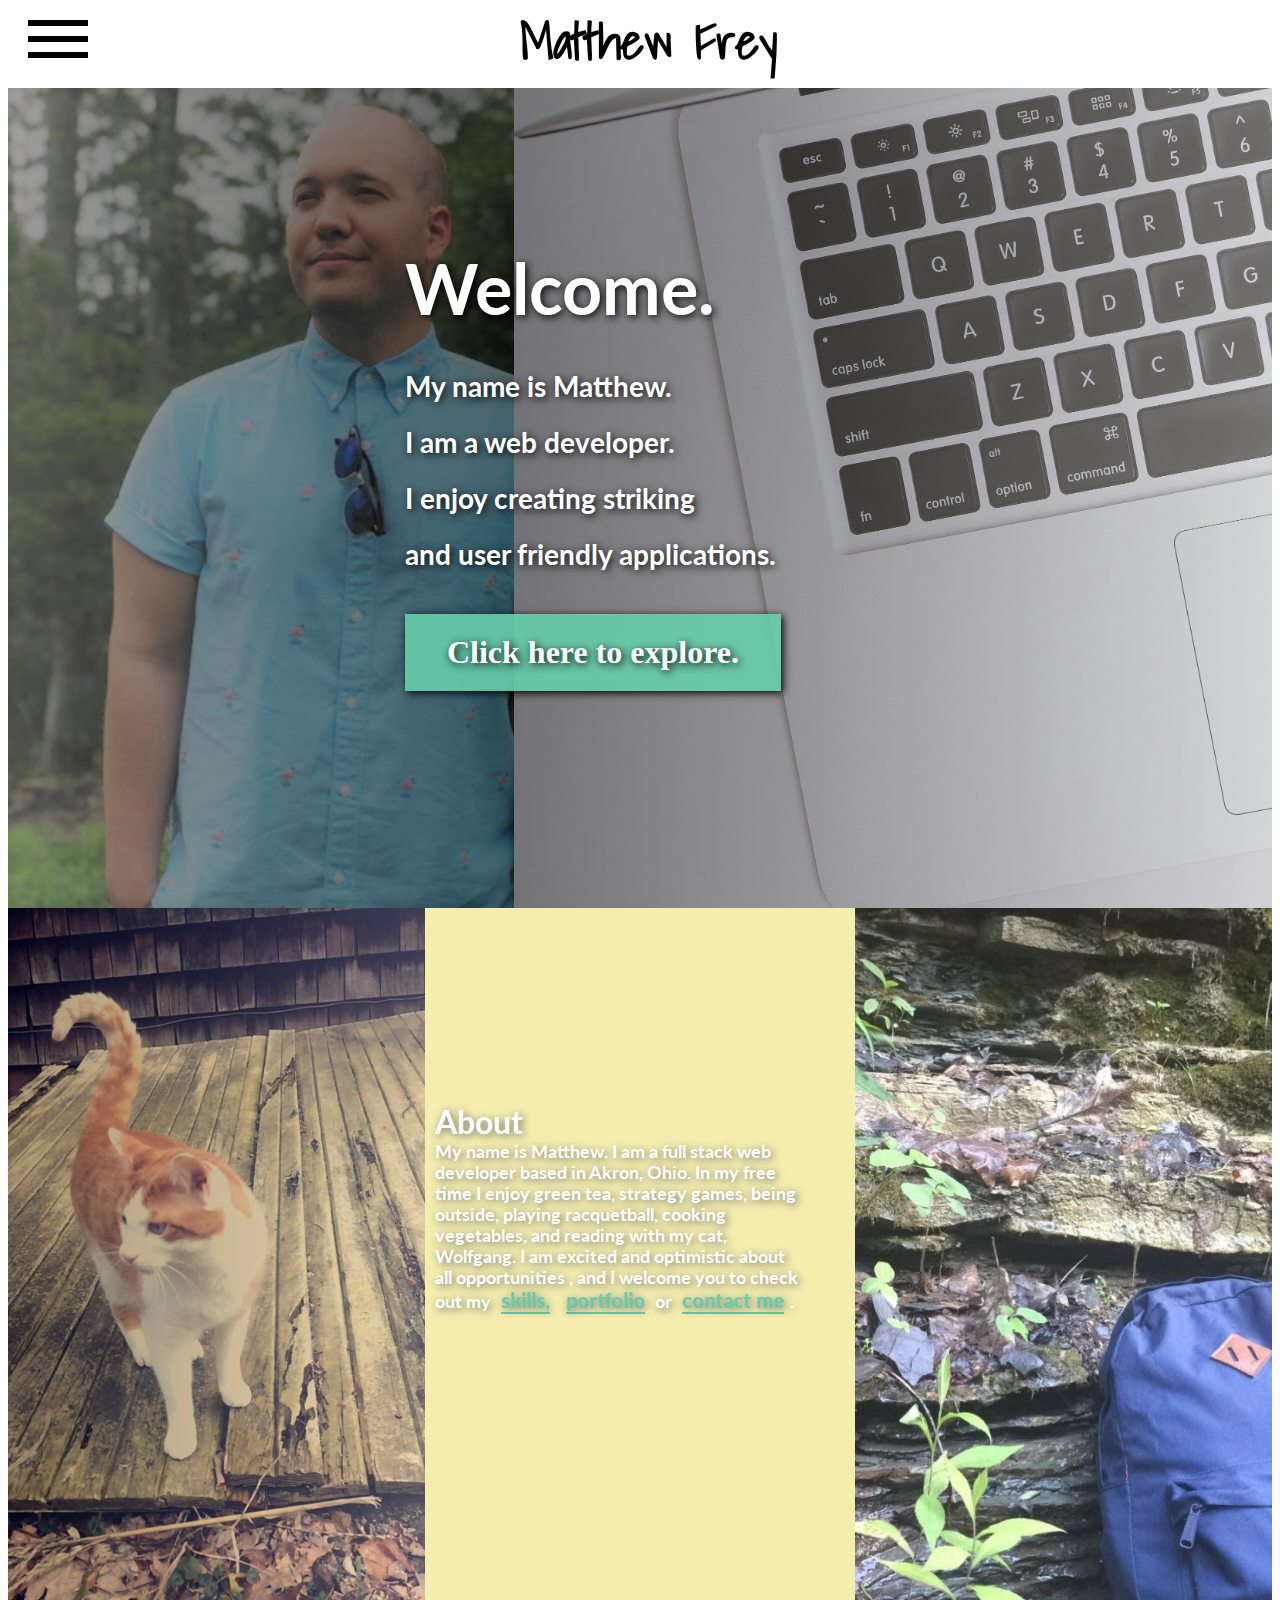
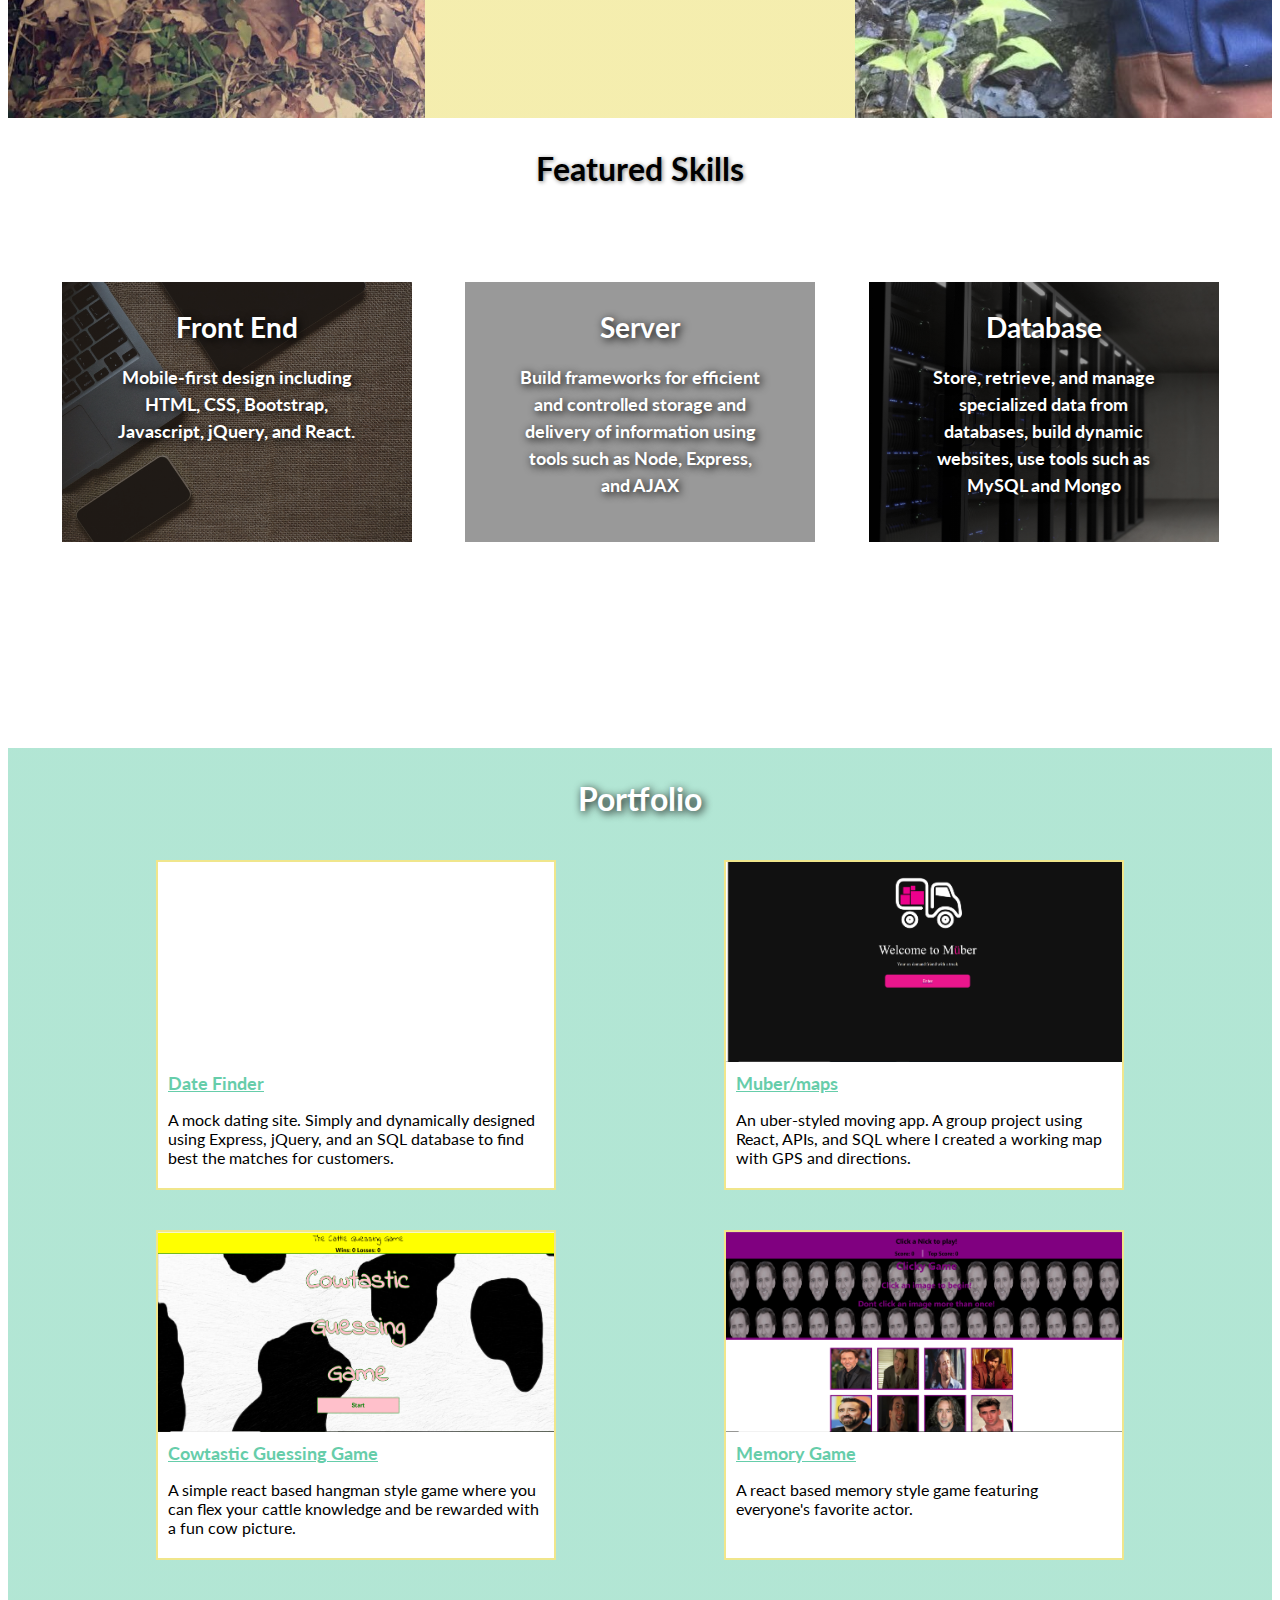
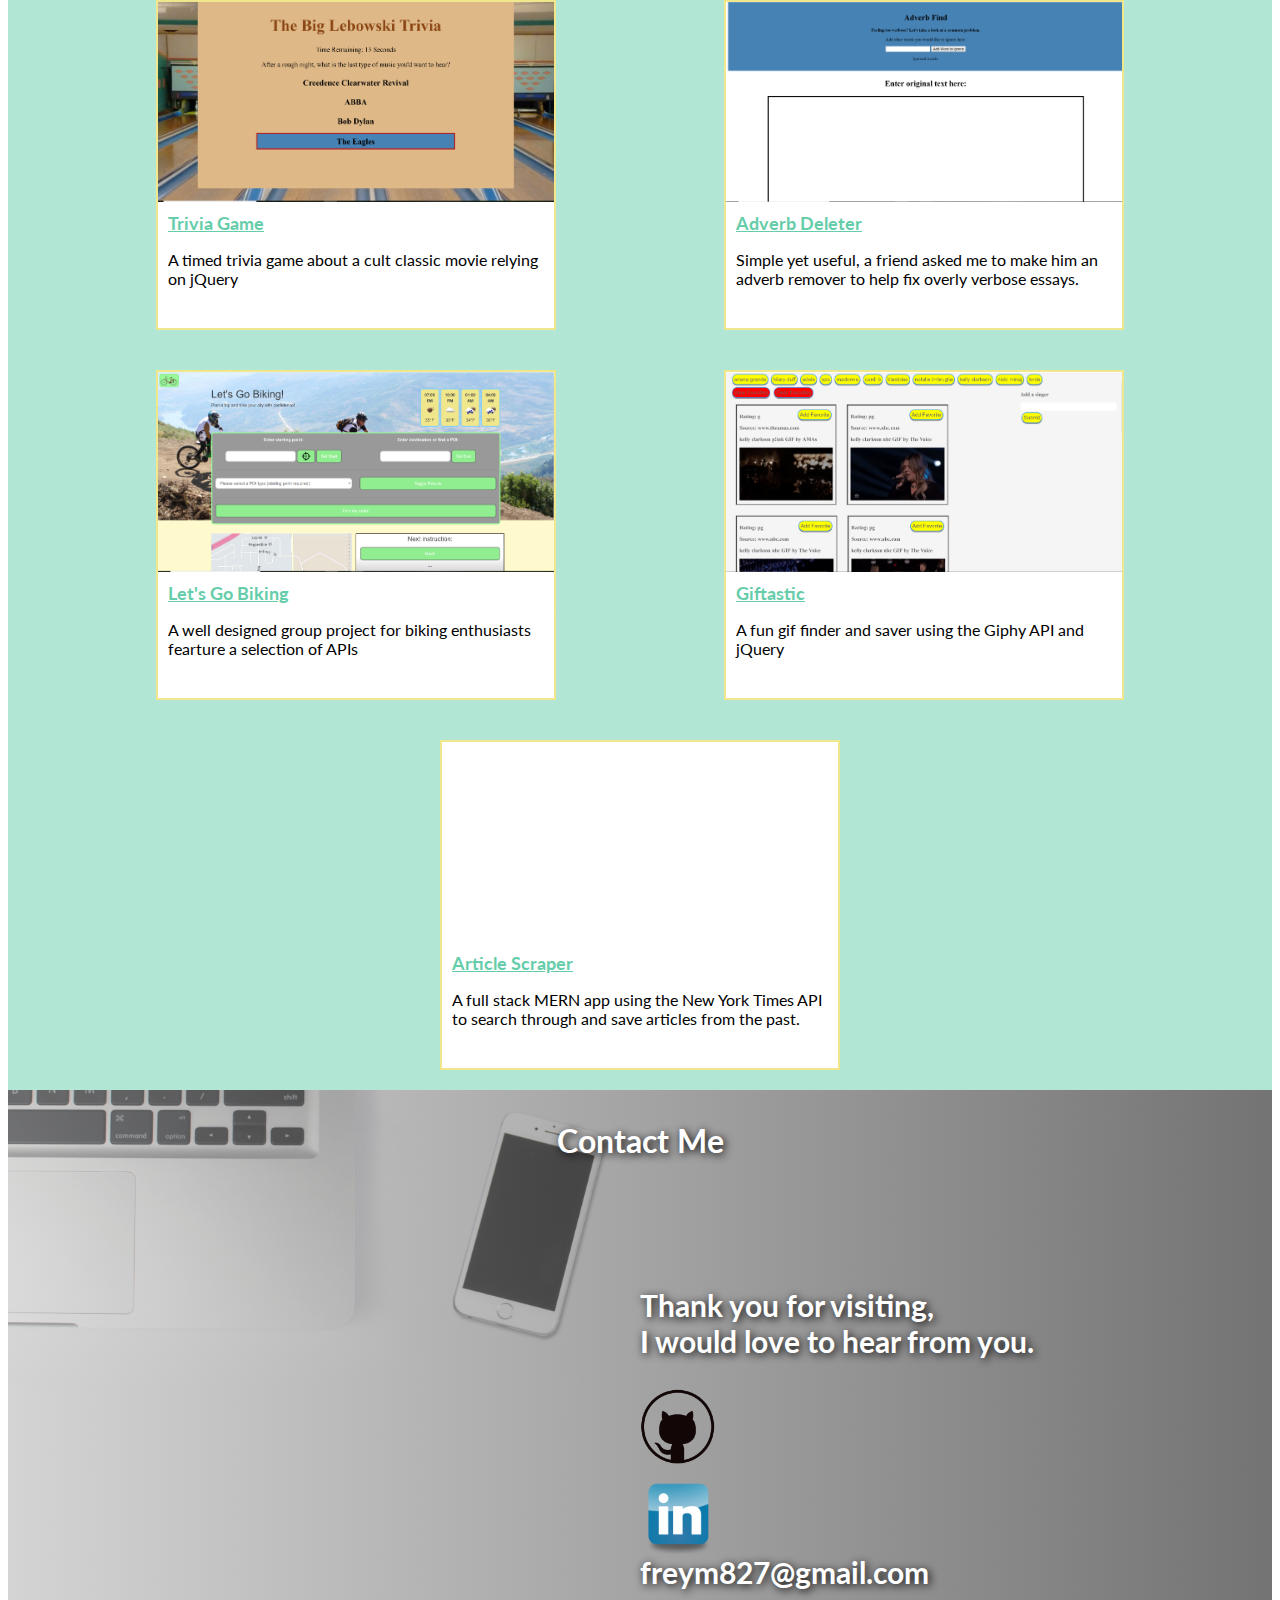
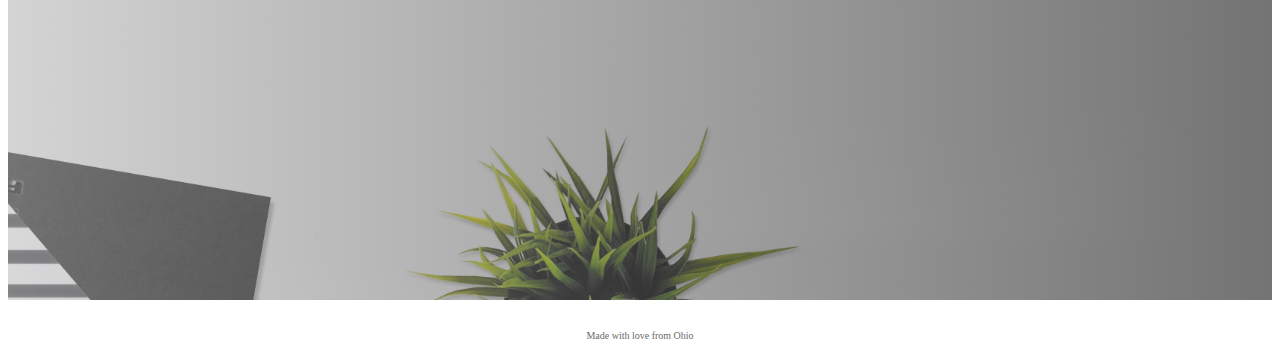
==== commit cd7b830d: "links" ====
--- a/index.html
+++ b/index.html
@@ -102,49 +102,49 @@
   <div class='portfolio'>
       <h1 class='skillsHead portfolioHead'>Portfolio</h1>
       <div class='portfolioFlex'>
-        <a class='portfolioLinks' href=''><div class='portfolioPic p1'>
+        <a class='portfolioLinks' href='https://young-plains-14402.herokuapp.com/'><div class='portfolioPic p1'>
           <p class='portfolioLabel'>Date Finder</p>
           <p class='portfolioExplain'>A mock dating site. Simply and dynamically designed using 
             Express, jQuery, and an SQL database to find best the matches for customers.
           </p>
         </div></a>
-        <a class='portfolioLinks' href=''><div class='portfolioPic p2'>
+        <a class='portfolioLinks' href='https://serene-depths-38454.herokuapp.com/'><div class='portfolioPic p2'>
           <p class='portfolioLabel'>Muber/maps</p>
           <p class='portfolioExplain'>An uber-styled moving app. A group project using React, APIs, and SQL
             where I created a working map with GPS and directions. 
           </p>
         </div></a>
-        <a class='portfolioLinks' href=''><div class='portfolioPic p3'>
+        <a class='portfolioLinks' href='https://freym827.github.io/CowtasticGuessingGame/'><div class='portfolioPic p3'>
           <p class='portfolioLabel'>Cowtastic Guessing Game</p>
           <p class='portfolioExplain'>A simple react based hangman style game where you can flex your cattle knowledge
              and be rewarded with a fun cow picture. 
             </p>
         </div></a>
-        <a class='portfolioLinks' href=''><div class='portfolioPic p4'>
+        <a class='portfolioLinks' href='https://freym827.github.io/clickygame3/'><div class='portfolioPic p4'>
           <p class='portfolioLabel'>Memory Game</p>
           <p class='portfolioExplain'>A react based memory style game featuring everyone's favorite actor.
           </p>
         </div></a>
-        <a class='portfolioLinks' href=''><div class='portfolioPic p5'>
+        <a class='portfolioLinks' href='https://freym827.github.io/TriviaGame/'><div class='portfolioPic p5'>
           <p class='portfolioLabel'>Trivia Game</p>
           <p class='portfolioExplain'>A timed trivia game about a cult classic movie relying on jQuery</p>
         </div></a>
-        <a class='portfolioLinks' href=''><div class='portfolioPic p6'>
+        <a class='portfolioLinks' href='https://freym827.github.io/adverbfind/'><div class='portfolioPic p6'>
           <p class='portfolioLabel'>Adverb Deleter</p>
           <p class='portfolioExplain'>Simple yet useful, a friend asked me to make him an adverb remover
              to help fix overly verbose essays.</p>
         </div></a>
-        <a class='portfolioLinks' href=''><div class='portfolioPic p7'>
+        <a class='portfolioLinks' href='https://castelobruxo.github.io/Lets_Go_Biking/'><div class='portfolioPic p7'>
           <p class='portfolioLabel'>Let's Go Biking</p>
           <p class='portfolioExplain'>A well designed group project for biking enthusiasts fearture 
             a selection of APIs
           </p>
         </div></a>
-        <a class='portfolioLinks' href=''><div class='portfolioPic p8'>
+        <a class='portfolioLinks' href='https://freym827.github.io/Giftastic/'><div class='portfolioPic p8'>
           <p class='portfolioLabel'>Giftastic</p>
           <p class='portfolioExplain'>A fun gif finder and saver using the Giphy API and jQuery</p>
         </div></a>
-        <a class='portfolioLinks' href=''><div class='portfolioPic p9'>
+        <a class='portfolioLinks' href='https://calm-eyrie-78849.herokuapp.com/'><div class='portfolioPic p9'>
           <p class='portfolioLabel'>Article Scraper</p>
           <p class='portfolioExplain'>A full stack MERN app using the New York Times API to 
             search through and save articles from the past. 
--- a/assets/style.css
+++ b/assets/style.css
@@ -3,7 +3,7 @@
 }
 .pageAnchors {
     position: relative;
-    top: -80px;
+    top: -160px;
 }
 .header {
     position: fixed;
@@ -117,10 +117,7 @@
     text-align: center;
     text-shadow: 2px 2px 8px black;
 }
-.clickButton:hover {
-    transform: scale(1.1);
-    cursor: pointer;
-}
+
 
 .about {
     height: 90vh;
@@ -184,7 +181,7 @@
 }
 .skillBox {
     width: 300px;
-    height: 240px;
+    height: 260px;
     background-repeat: no-repeat;
     background-size: cover;
     margin-top: 30px;
@@ -260,13 +257,7 @@
     color: black;
     text-decoration: none;
 }
-.portfolioLinks:hover {
-    transform: scale(1.1);
-    z-index: 2;
-    text-decoration: none;
-    color: black;
-    cursor: pointer;
-}
+
 .p1 {
     background-image:  
     url('./images/friendapp.png');
@@ -337,6 +328,7 @@
     font-family: Lato;
     color: white;
     font-size: 20px;
+    text-shadow: 2px 2px 8px black;
 }
 
 .github {
@@ -347,11 +339,7 @@
     background-size: cover;
     margin-bottom: 15px;
 }
-.github:hover {
-    transform: scale(1.1);
-    z-index: 2;
-    cursor: pointer;
-}
+
 .linked {
     width: 50px;
     height: 50px;
@@ -359,11 +347,7 @@
     background-repeat: no-repeat;
     background-size: cover;
 }
-.linked:hover {
-    transform: scale(1.1);
-    z-index: 2;
-    cursor: pointer;
-}
+
 .footText {
     text-align: center;
     color: dimgray;
@@ -411,9 +395,34 @@
     .aboutTop {
         margin-top: 50%;
     }
+    .clickButton:hover {
+        transform: scale(1.1);
+        cursor: pointer;
+    }
+    .portfolioLinks:hover {
+        transform: scale(1.1);
+        z-index: 2;
+        text-decoration: none;
+        color: black;
+        cursor: pointer;
+    }
+    .github:hover {
+        transform: scale(1.1);
+        z-index: 2;
+        cursor: pointer;
+    }
+    .linked:hover {
+        transform: scale(1.1);
+        z-index: 2;
+        cursor: pointer;
+    }
 }
 
 @media only screen and (min-width: 600px) {
+    .pageAnchors {
+        position: relative;
+        top: -80px;
+    }
     .myName {
         margin: 0 auto;
     }
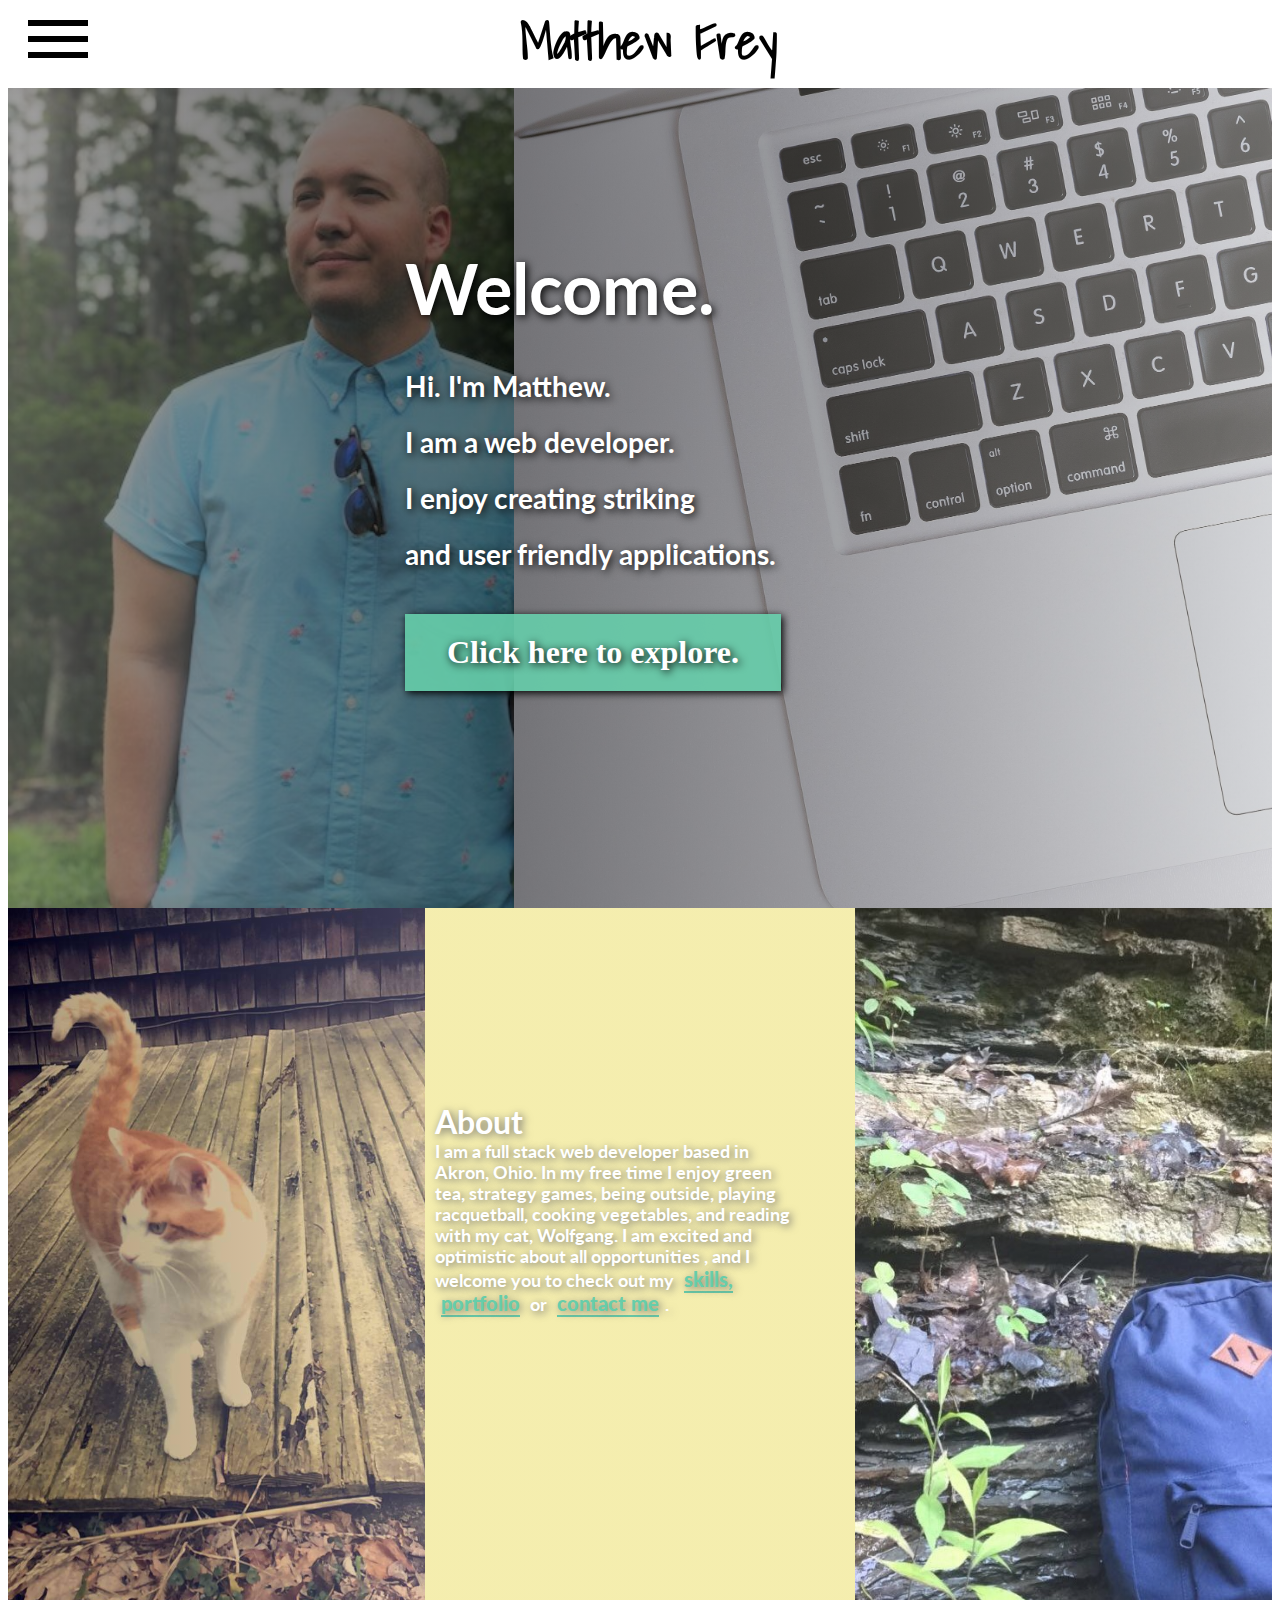
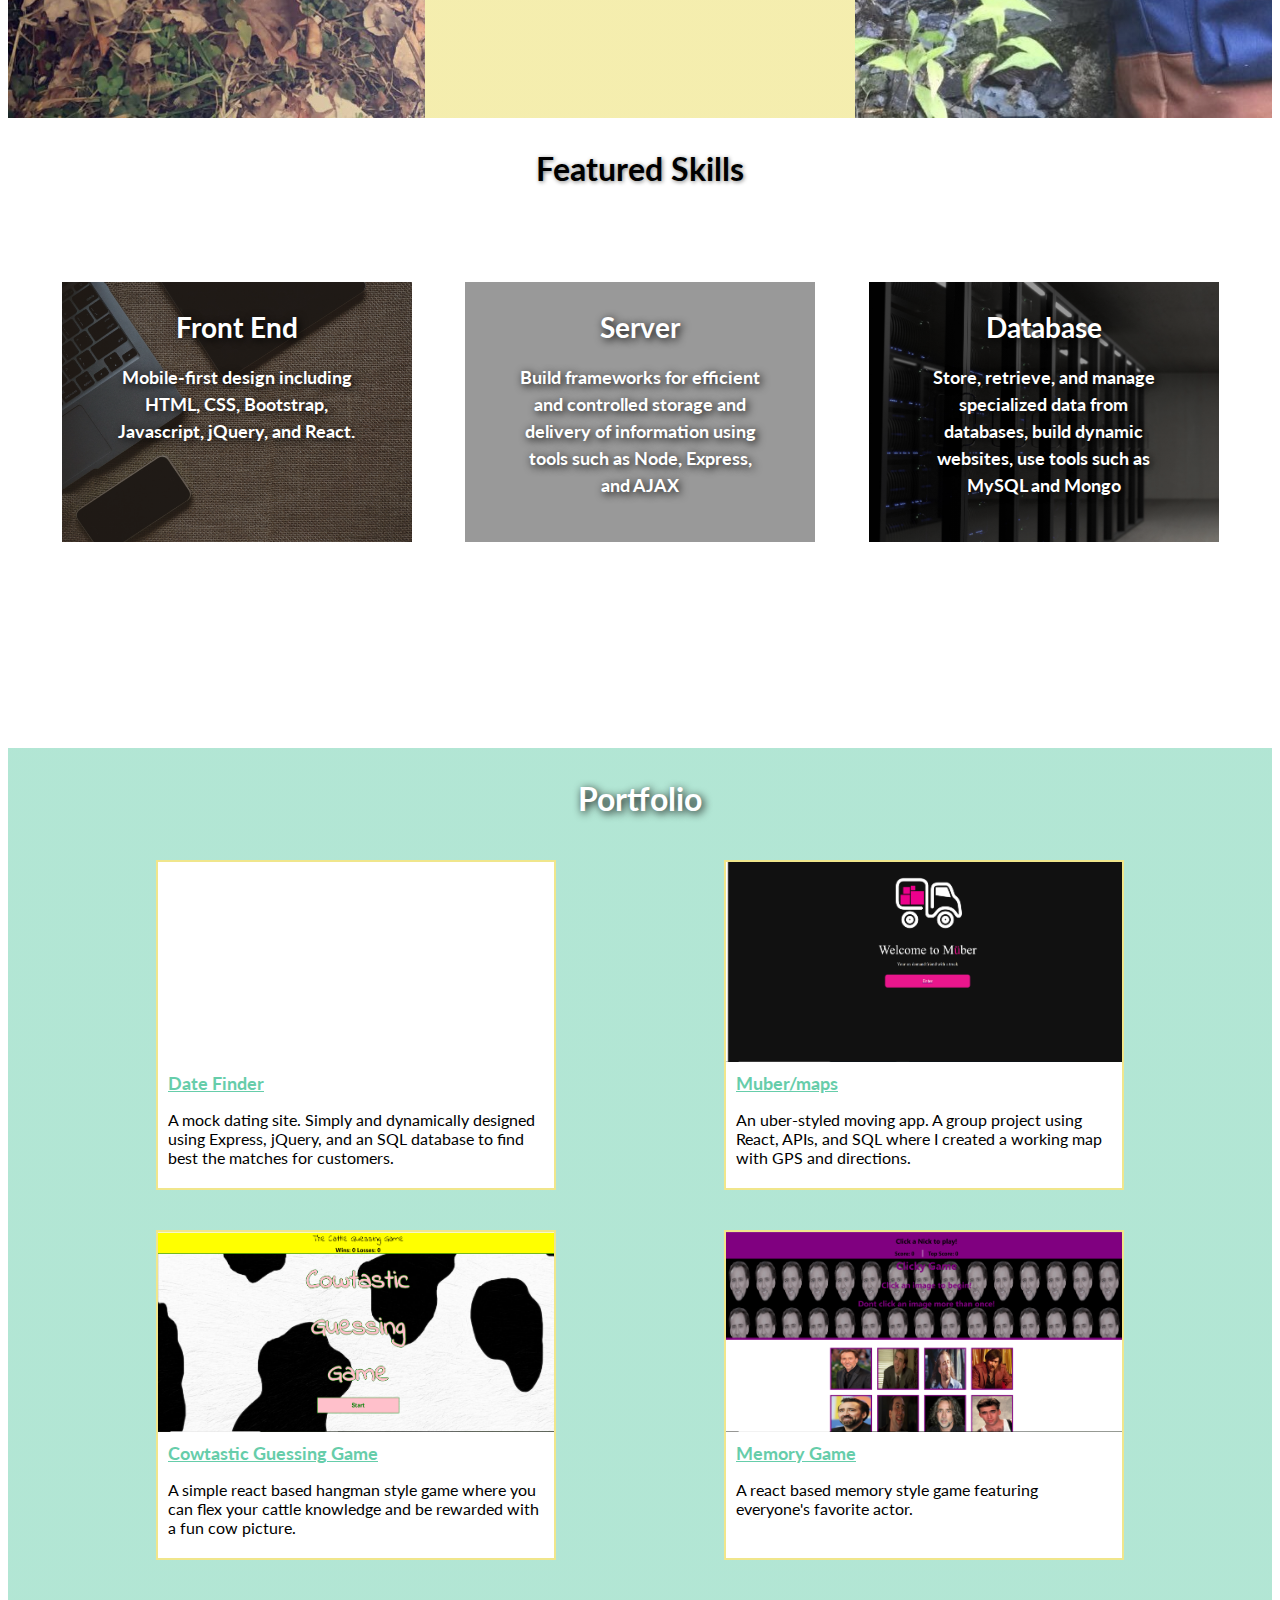
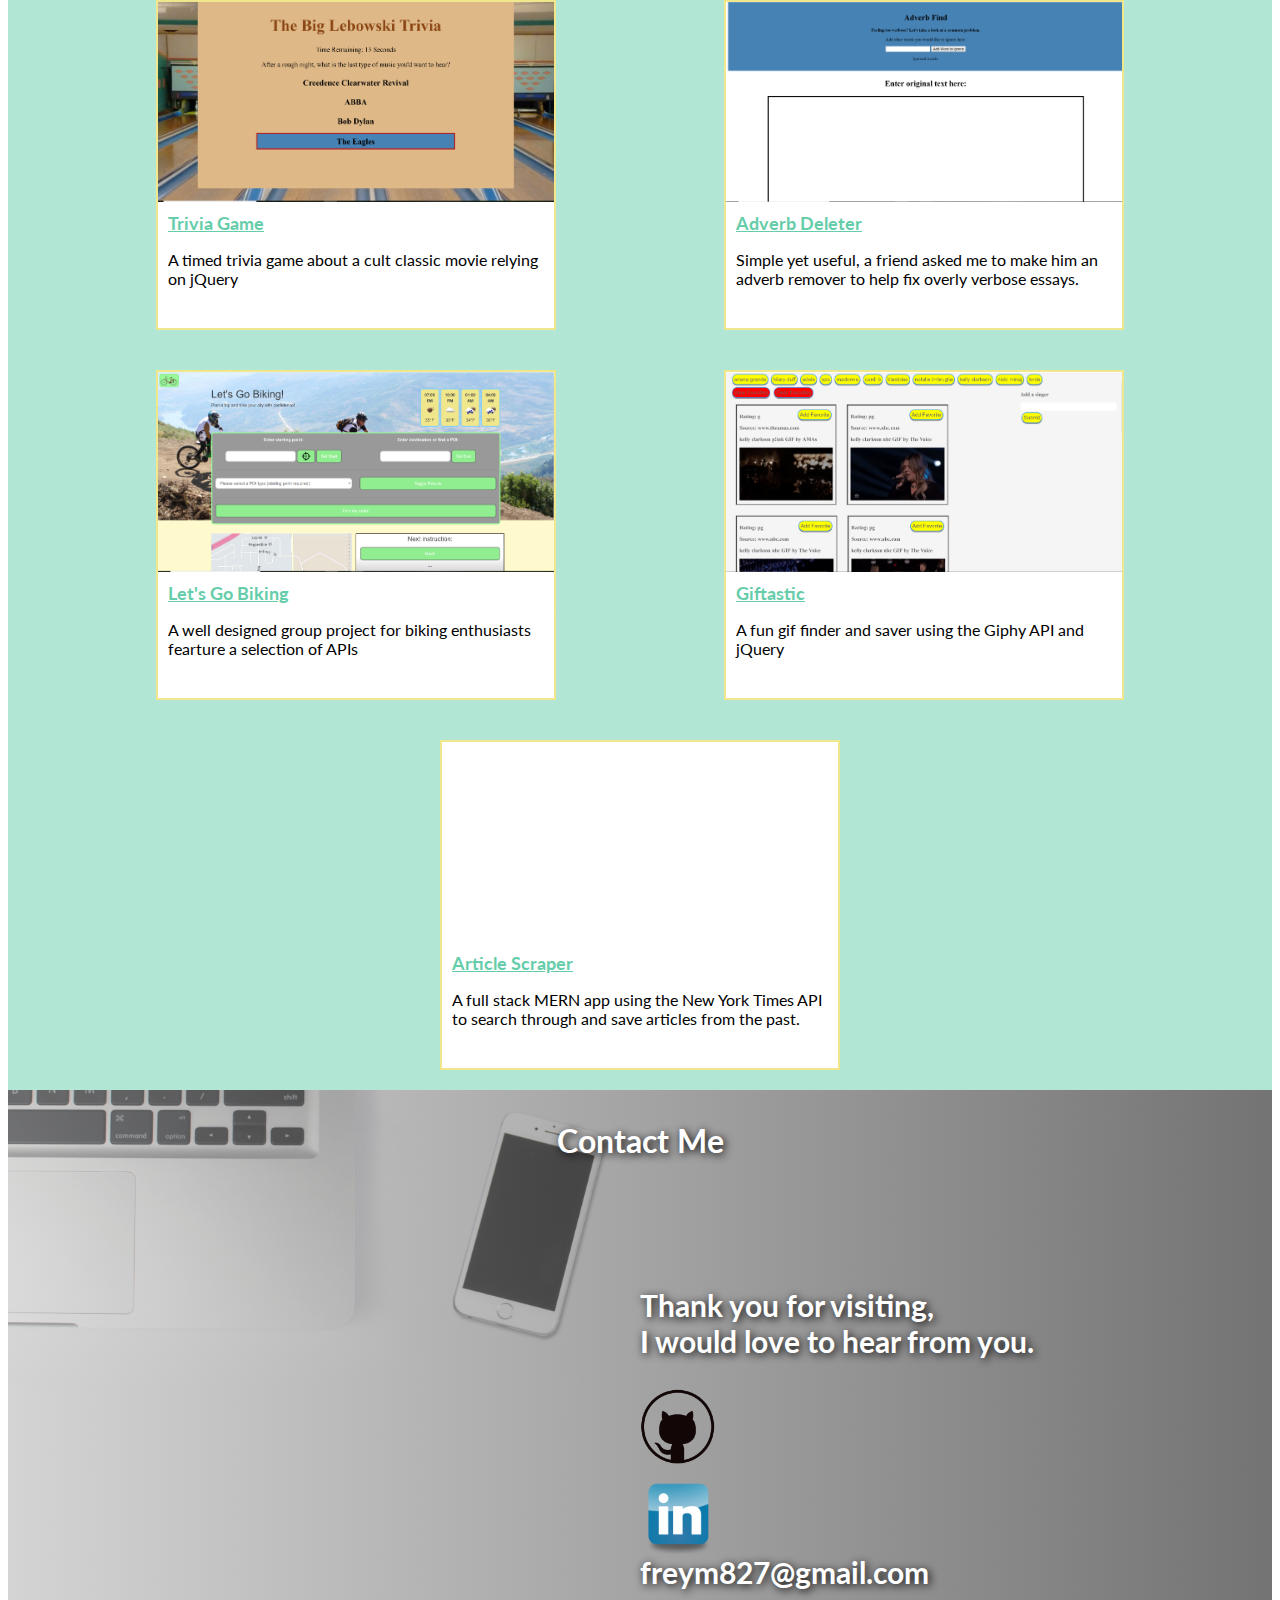
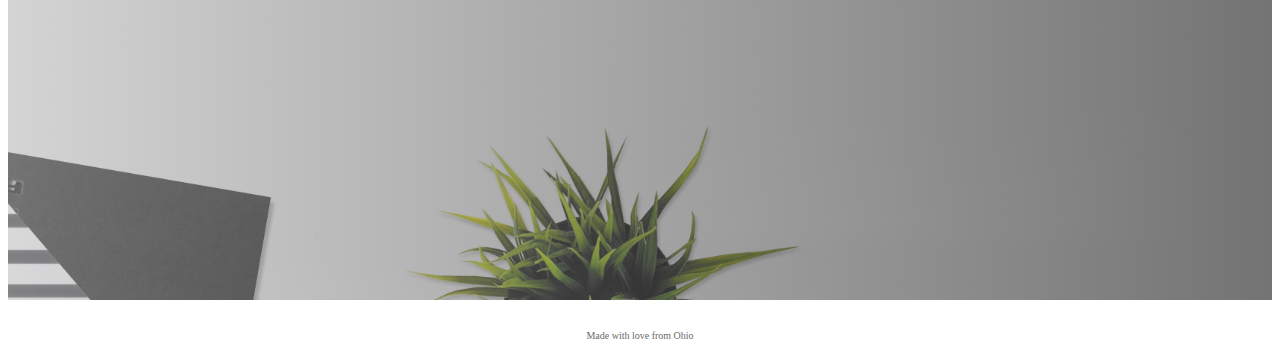
==== commit 59b05a9e: "stuff" ====
--- a/index.html
+++ b/index.html
@@ -34,7 +34,7 @@
     <div class='welcomeBox'>
       <p class='welcomeText'>
         <span class='welcome'>Welcome.</span><br>
-        My name is Matthew.<br>
+        Hi. I'm Matthew.<br>
         I am a web developer.<br>
         I enjoy creating striking <br> and user friendly applications.
       </p>
@@ -50,7 +50,7 @@
       <div class='textBox'>
         <p class="aboutText" id="AboutText">
           <span class="aboutHead">About</span><br>
-          My name is Matthew. I am a full stack web developer based in Akron, Ohio.
+          I am a full stack web developer based in Akron, Ohio.
           In my free time I enjoy green tea, strategy games,
           being outside, playing racquetball, cooking vegetables, 
           and reading with my cat, Wolfgang. I am excited and 
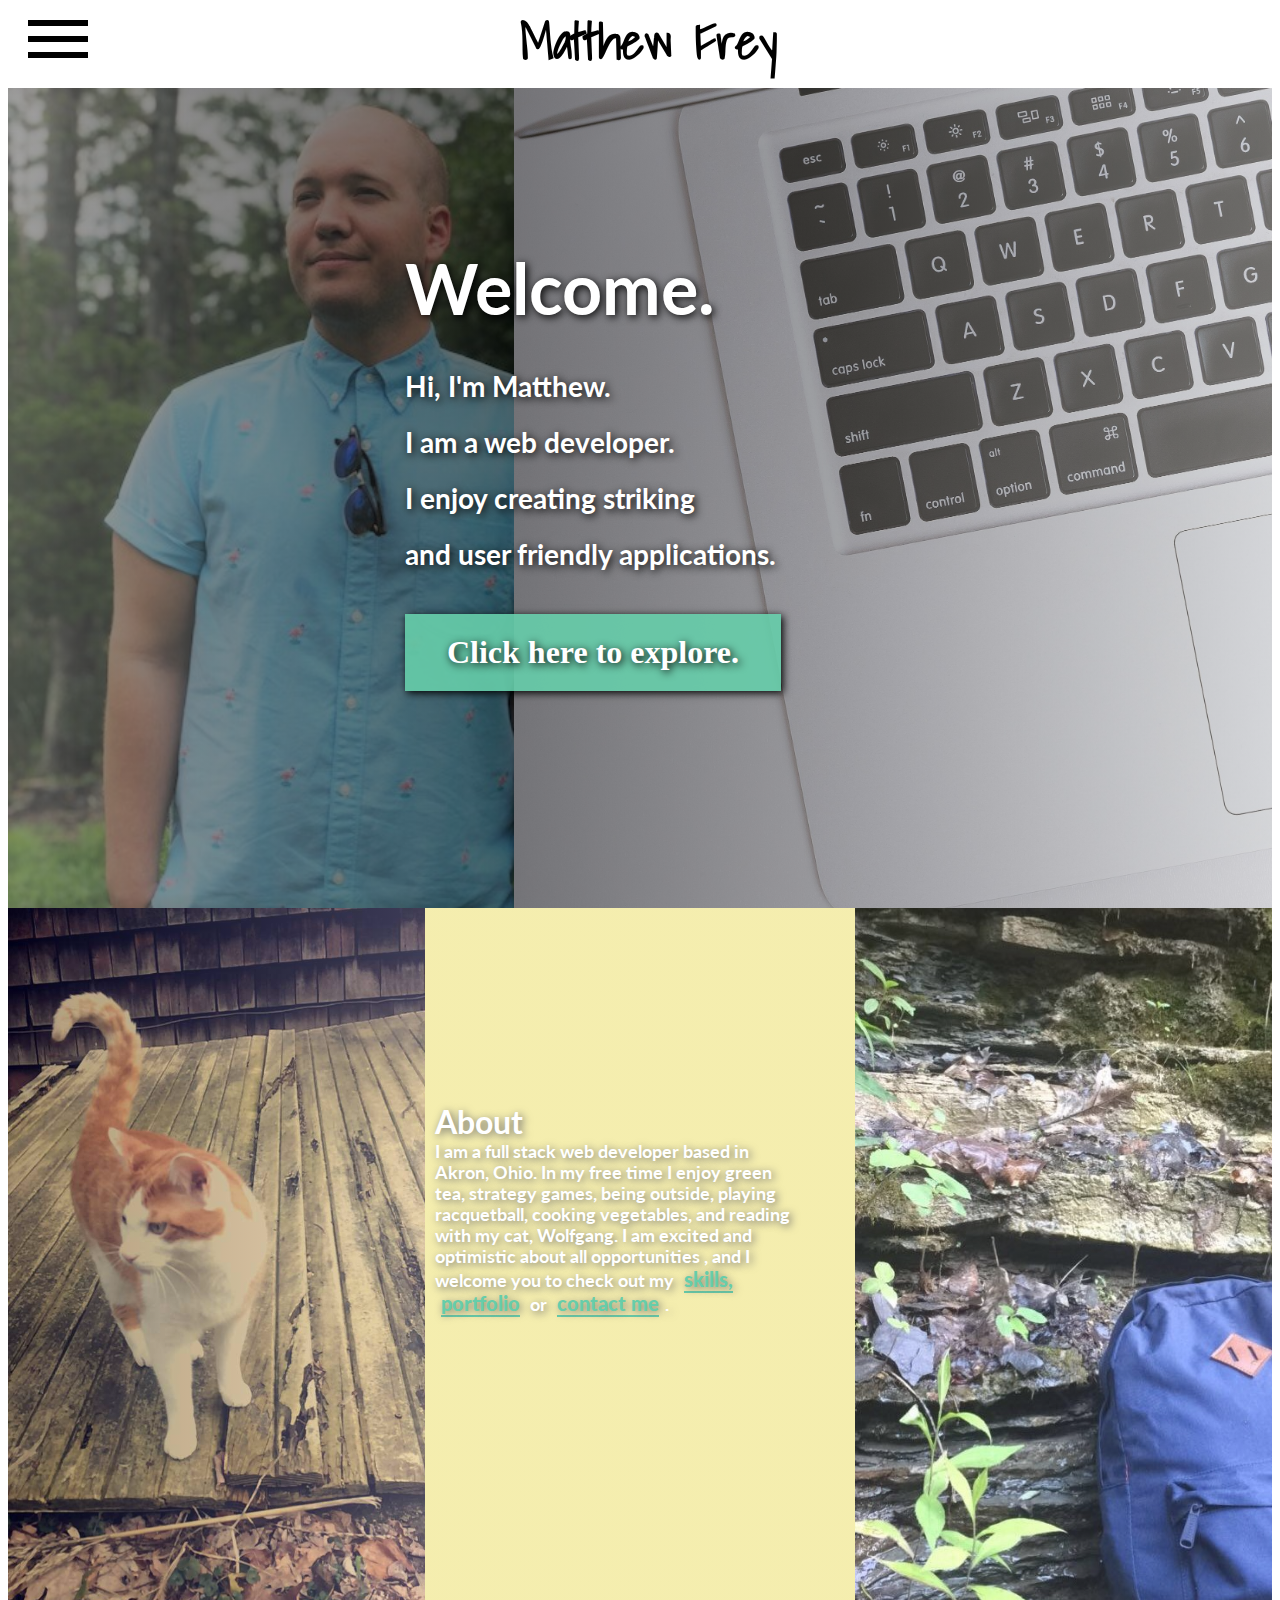
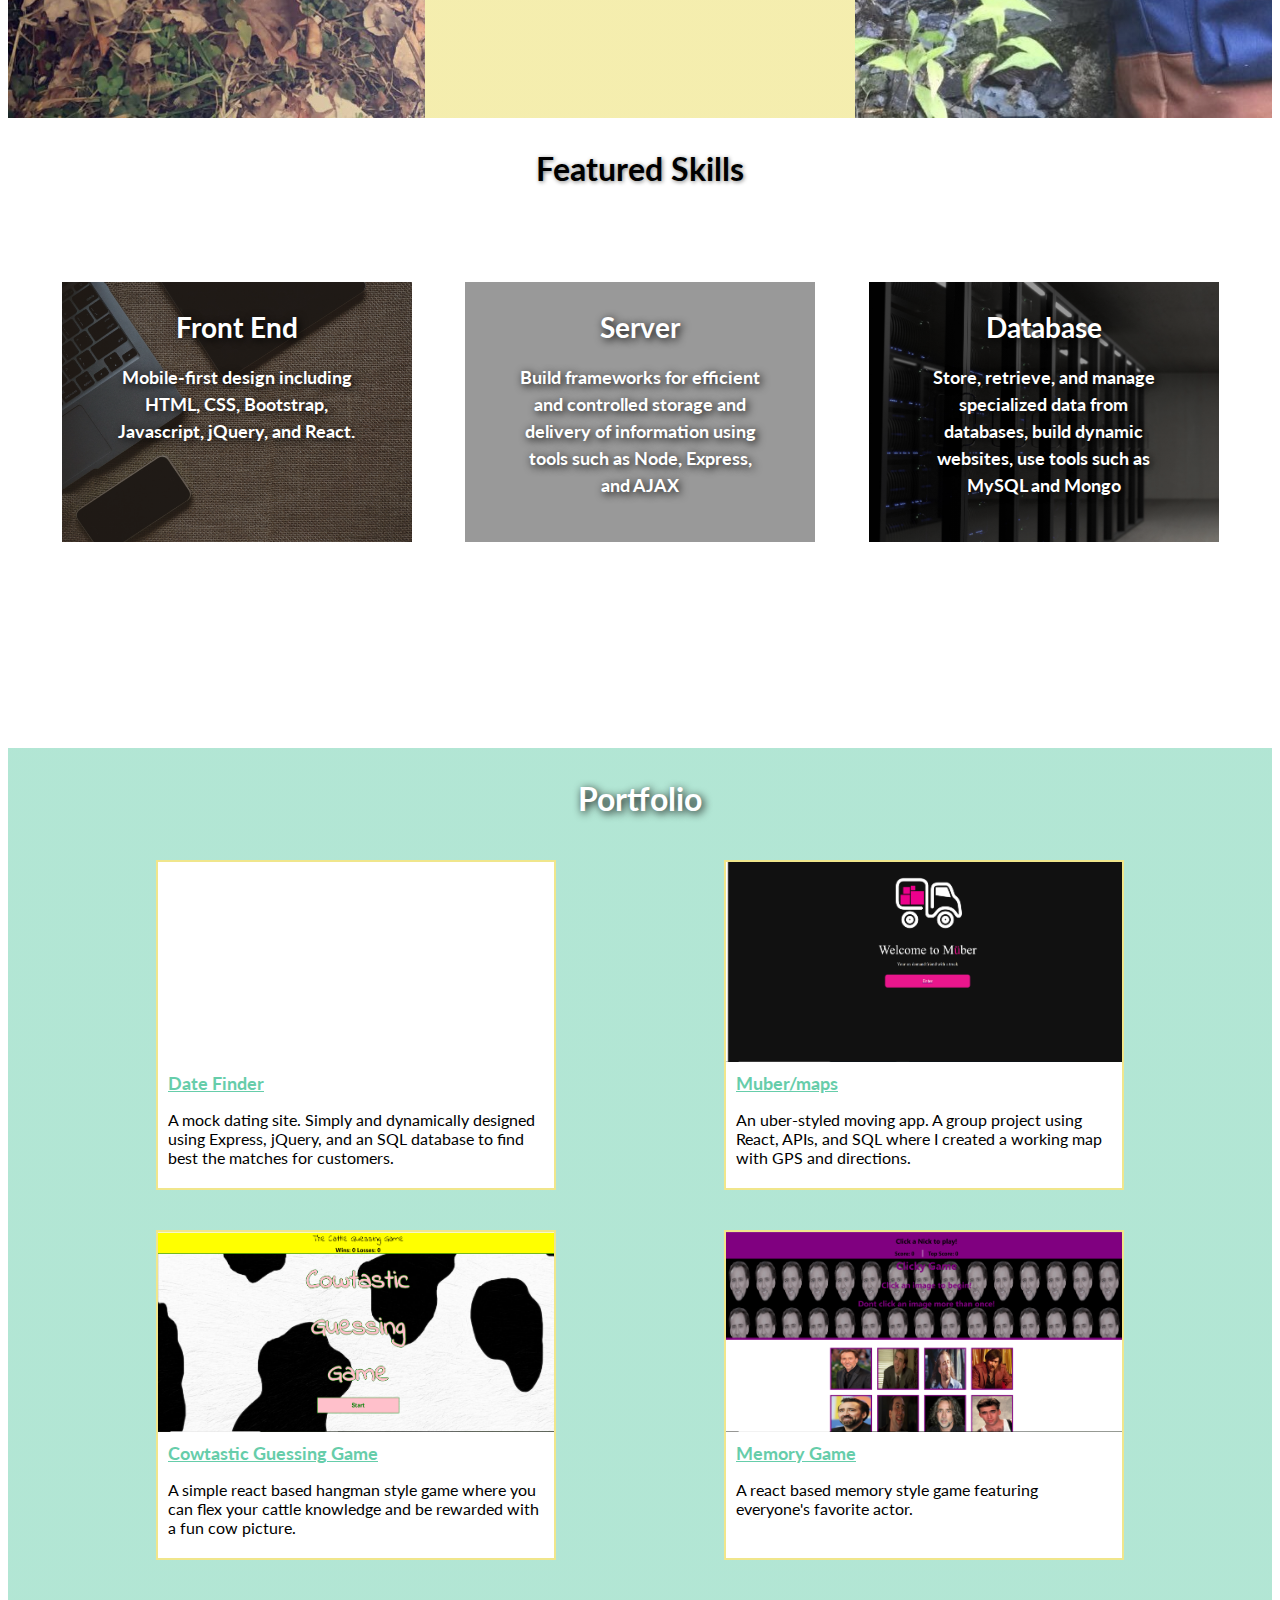
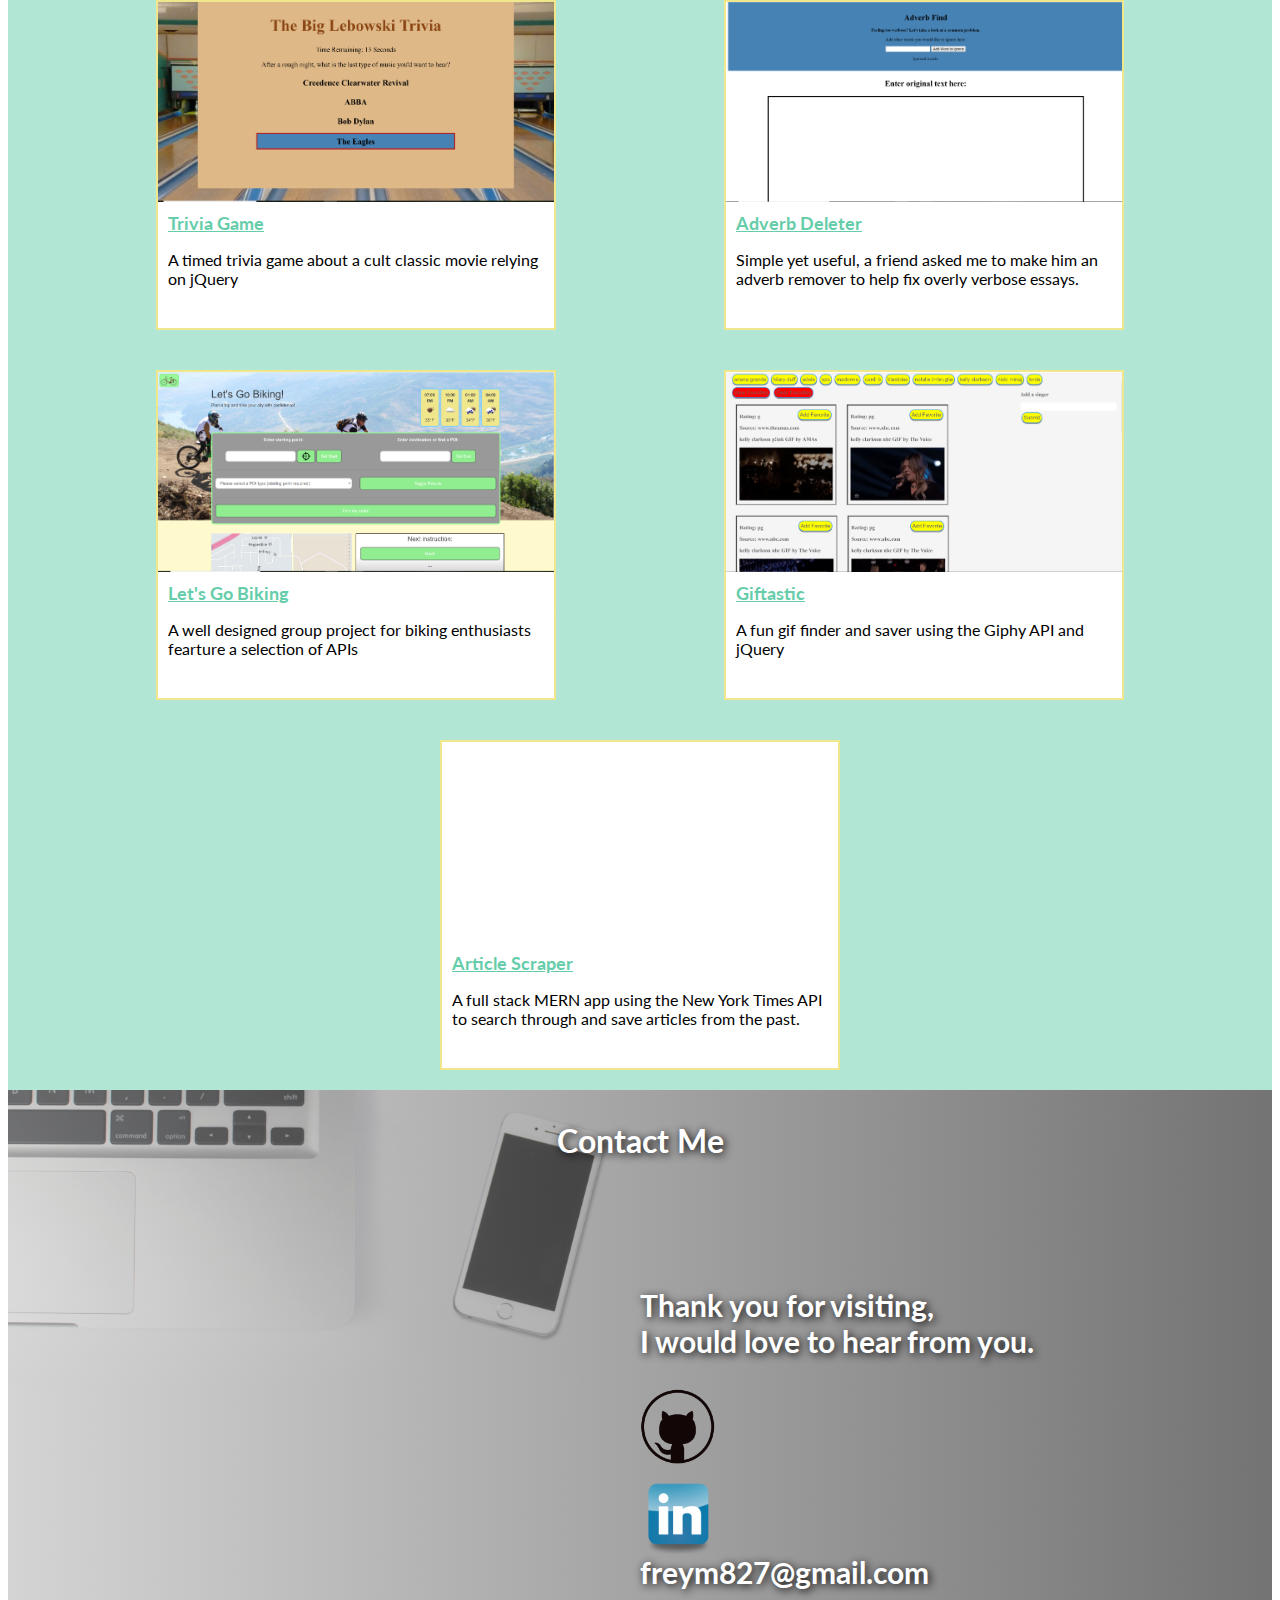
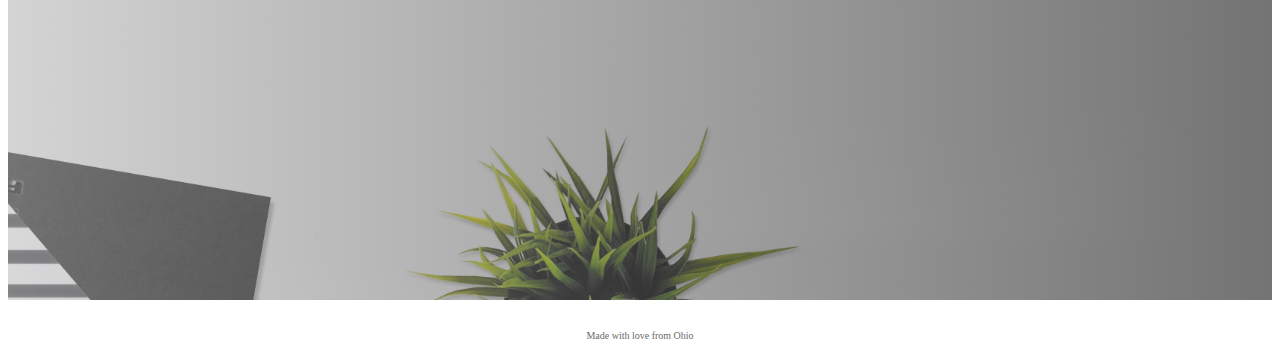
==== commit 29c6f316: "things" ====
--- a/index.html
+++ b/index.html
@@ -34,7 +34,7 @@
     <div class='welcomeBox'>
       <p class='welcomeText'>
         <span class='welcome'>Welcome.</span><br>
-        Hi. I'm Matthew.<br>
+        Hi, I'm Matthew.<br>
         I am a web developer.<br>
         I enjoy creating striking <br> and user friendly applications.
       </p>
